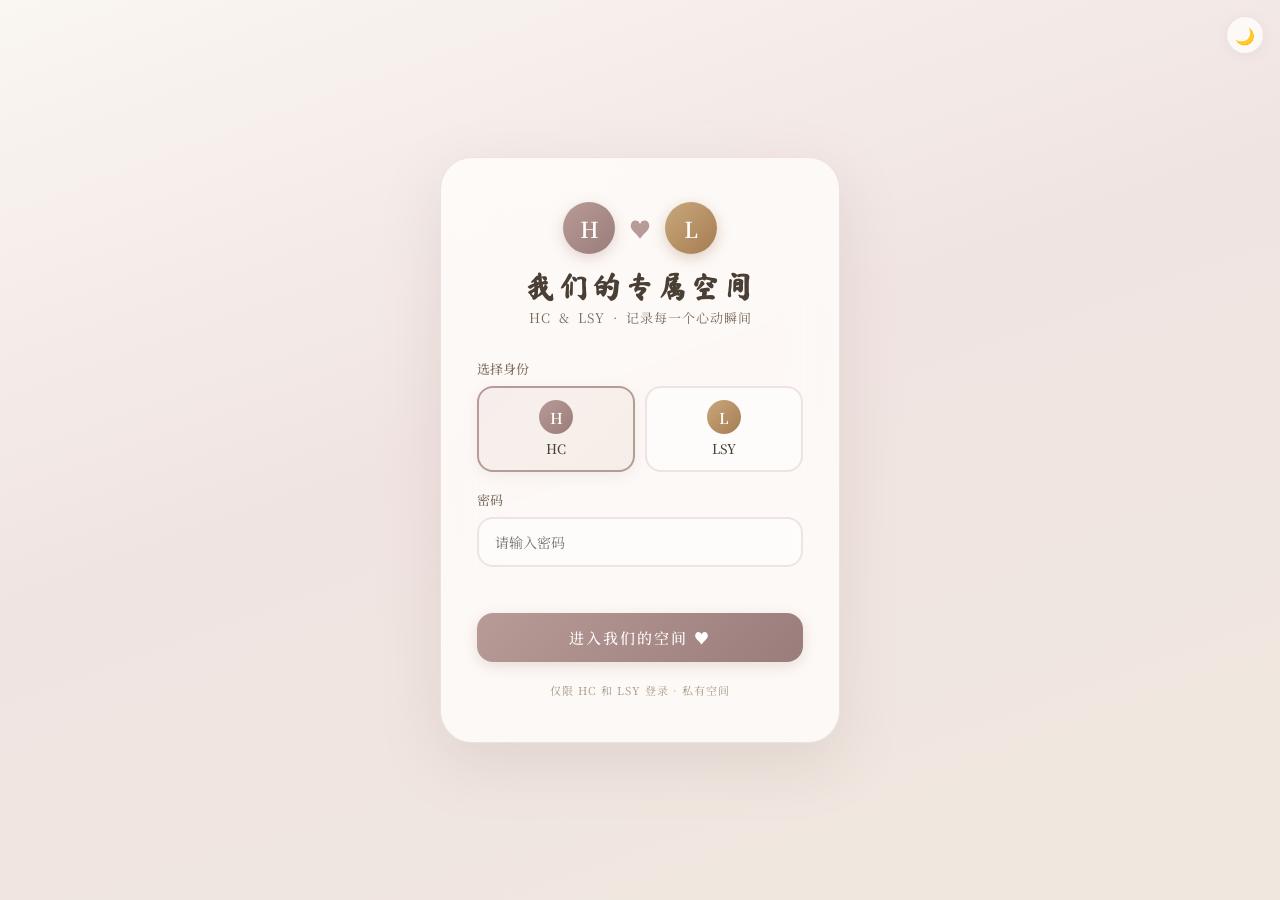
==== index.html @ bb7cd906 "v41" ====
<!DOCTYPE html>
<html lang="zh-CN">
<head>
    <meta charset="UTF-8">
    <meta name="viewport" content="width=device-width, initial-scale=1.0, maximum-scale=1.0, user-scalable=no">
    <title>HC & LSY · 我们的专属空间</title>
    <meta name="theme-color" content="#b89a97">
    <meta name="apple-mobile-web-app-capable" content="yes">
    <meta name="apple-mobile-web-app-status-bar-style" content="default">
    <meta name="apple-mobile-web-app-title" content="HC&LSY">
    <link rel="manifest" href="manifest.json">
    <link rel="icon" type="image/svg+xml" href="icon.svg">
    <link rel="apple-touch-icon" href="icon.svg">
    <link rel="stylesheet" href="css/style.css?v=41">
    <link rel="preconnect" href="https://fonts.googleapis.com">
    <link href="https://fonts.googleapis.com/css2?family=Ma+Shan+Zheng&family=Noto+Serif+SC:wght@300;400;500;600;700&display=swap" rel="stylesheet">
</head>
<body>
    <div class="hearts-bg" id="heartsBg"></div>
    <div class="confetti-layer" id="confettiLayer"></div>

    <div class="music-control" id="musicControl" style="display:none;">
        <button class="music-btn" id="musicToggle"><span class="music-icon" id="musicIcon">♪</span></button>
        <div class="music-info"><span class="music-name" id="musicName">未设置音乐</span></div>
    </div>
    <button class="theme-toggle" id="themeToggle" title="切换主题">🌙</button>

    <!-- 登录页 -->
    <div class="login-page" id="loginPage">
        <div class="login-card">
            <div class="login-header">
                <div class="couple-avatar"><span class="avatar-hc">H</span><span class="heart-icon">♥</span><span class="avatar-lsy">L</span></div>
                <h1 class="login-title">我们的专属空间</h1>
                <p class="login-subtitle">HC &nbsp;&amp;&nbsp; LSY &nbsp;·&nbsp; 记录每一个心动瞬间</p>
            </div>
            <form class="login-form" id="loginForm">
                <div class="form-group"><label>选择身份</label>
                    <div class="role-selector">
                        <button type="button" class="role-btn active" data-role="hc"><span class="role-initial">H</span><span class="role-name">HC</span></button>
                        <button type="button" class="role-btn" data-role="lsy"><span class="role-initial">L</span><span class="role-name">LSY</span></button>
                    </div>
                </div>
                <div class="form-group"><label for="password">密码</label><input type="password" id="password" placeholder="请输入密码" autocomplete="off"></div>
                <div class="login-error" id="loginError"></div>
                <button type="submit" class="login-btn">进入我们的空间 ♥</button>
            </form>
            <div class="login-footer"><p>仅限 HC 和 LSY 登录 · 私有空间</p></div>
        </div>
    </div>

    <!-- 主应用 -->
    <div class="app-container" id="appContainer" style="display:none;">
        <nav class="app-nav">
            <div class="nav-brand" data-view="home"><span class="nav-heart">♥</span><span class="nav-title">HC &amp; LSY</span></div>
            <div class="nav-menu">
                <button class="nav-item active" data-view="home">首页</button>
                <button class="nav-item" data-view="timeline">时光轴</button>
                <button class="nav-item" data-view="gallery">照片墙</button>
                <button class="nav-item" data-view="diary">生活日记</button>
                <button class="nav-item" data-view="wishes">心愿清单</button>
                <button class="nav-item" data-view="messages">留言板</button>
                <button class="nav-item" data-view="letters">定时信件</button>
                <button class="nav-item" data-view="trips">旅行计划</button>
                <button class="nav-item" data-view="qa">问答书</button>
                <button class="nav-item" data-view="settings">设置</button>
            </div>
            <div class="nav-user">
                <span class="user-avatar" id="userAvatar">H</span>
                <span class="user-name" id="userName">HC</span>
                <button class="logout-btn" id="logoutBtn" title="退出">✕</button>
            </div>
        </nav>

        <!-- 手机底部导航 -->
        <nav class="mobile-nav">
            <button class="mobile-nav-item active" data-view="home"><span class="mobile-nav-icon">🏠</span><span class="mobile-nav-label">首页</span></button>
            <button class="mobile-nav-item" data-view="timeline"><span class="mobile-nav-icon">📖</span><span class="mobile-nav-label">时光轴</span></button>
            <button class="mobile-nav-item" data-view="gallery"><span class="mobile-nav-icon">📷</span><span class="mobile-nav-label">照片</span></button>
            <button class="mobile-nav-item" data-view="diary"><span class="mobile-nav-icon">📝</span><span class="mobile-nav-label">日记</span></button>
            <button class="mobile-nav-item" data-view="wishes"><span class="mobile-nav-icon">⭐</span><span class="mobile-nav-label">心愿</span></button>
            <button class="mobile-nav-item" data-view="settings"><span class="mobile-nav-icon">⚙️</span><span class="mobile-nav-label">设置</span></button>
        </nav>

        <main class="app-main">
            <!-- 首页 -->
            <section class="view view-home active" id="viewHome">
                <div class="hero-cover" id="heroCover">
                    <div class="hero-cover-bg" id="heroCoverBg"></div>
                    <div class="hero-cover-content">
                        <div class="hero-names"><span class="hero-name hc">HC</span><span class="hero-and">&amp;</span><span class="hero-name lsy">LSY</span></div>
                        <div class="hero-days"><span class="hero-days-number" id="heroDaysNumber">0</span><span class="hero-days-text">天</span></div>
                        <p class="hero-days-label">我们已经在一起</p>
                        <div class="hero-quote"><span class="quote-text" id="quoteText">愿有岁月可回首，且以深情共白头</span></div>
                        <button class="hero-quote-btn" id="heroQuoteBtn">换一句</button>
                    </div>
                    <a href="#homeContent" class="hero-scroll-hint" id="heroScrollHint"><span>向下滑动</span><span class="scroll-arrow">↓</span></a>
                </div>
                <div id="homeContent"></div>

                <!-- 天气卡片 -->
                <div class="weather-section" id="weatherSection" style="display:none;">
                    <div class="weather-card" id="weatherCard1">
                        <div class="weather-city" id="weatherCity1">—</div>
                        <div class="weather-main"><span class="weather-icon" id="weatherIcon1">☀️</span><span class="weather-temp" id="weatherTemp1">—°</span></div>
                        <div class="weather-desc" id="weatherDesc1">—</div>
                    </div>
                    <div class="weather-card" id="weatherCard2">
                        <div class="weather-city" id="weatherCity2">—</div>
                        <div class="weather-main"><span class="weather-icon" id="weatherIcon2">☀️</span><span class="weather-temp" id="weatherTemp2">—°</span></div>
                        <div class="weather-desc" id="weatherDesc2">—</div>
                    </div>
                </div>

                <!-- 想你了 -->
                <div class="miss-you-section">
                    <div class="miss-you-card">
                        <div class="miss-you-header"><h3>今天想你了吗</h3><span class="miss-you-date" id="missYouDate"></span></div>
                        <div class="miss-you-buttons">
                            <button class="miss-you-btn hc" id="missYouHc"><span class="miss-you-initial">H</span><span class="miss-you-label">HC 想你了</span><span class="miss-you-status" id="missHcStatus">未打卡</span></button>
                            <div class="miss-you-heart" id="missYouHeart">♡</div>
                            <button class="miss-you-btn lsy" id="missYouLsy"><span class="miss-you-initial">L</span><span class="miss-you-label">LSY 想你了</span><span class="miss-you-status" id="missLsyStatus">未打卡</span></button>
                        </div>
                        <div class="miss-you-result" id="missYouResult"></div>
                    </div>
                </div>

                <!-- 快捷入口 -->
                <div class="quick-access">
                    <button class="quick-card" data-view="messages"><span class="quick-icon">💌</span><span class="quick-text">留言板</span></button>
                    <button class="quick-card" data-view="letters"><span class="quick-icon">✉️</span><span class="quick-text">定时信件</span></button>
                    <button class="quick-card" data-view="trips"><span class="quick-icon">✈️</span><span class="quick-text">旅行计划</span></button>
                    <button class="quick-card" data-view="qa"><span class="quick-icon">💑</span><span class="quick-text">问答书</span></button>
                    <button class="quick-card" id="quickBlindbox"><span class="quick-icon">🎁</span><span class="quick-text">约会盲盒</span></button>
                    <button class="quick-card" id="quickAnnual"><span class="quick-icon">📊</span><span class="quick-text">年度回顾</span></button>
                    <button class="quick-card" id="quickCollage"><span class="quick-icon">🖼️</span><span class="quick-text">照片拼贴</span></button>
                    <button class="quick-card" data-view="timeline"><span class="quick-icon">📖</span><span class="quick-text">时光轴</span></button>
                </div>

                <!-- 倒计时 -->
                <div class="home-section countdown-section">
                    <div class="section-header"><h3>重要日子</h3><button class="link-btn" data-view="settings">管理 →</button></div>
                    <div class="countdown-grid" id="countdownGrid"><div class="empty-state">还没有添加纪念日，去设置页添加吧 ♥</div></div>
                </div>

                <!-- 统计 -->
                <div class="home-stats">
                    <div class="stat-card"><div class="stat-icon">📷</div><div class="stat-number" id="photoCount">0</div><div class="stat-label">张照片</div></div>
                    <div class="stat-card"><div class="stat-icon">📝</div><div class="stat-number" id="diaryCount">0</div><div class="stat-label">篇日记</div></div>
                    <div class="stat-card"><div class="stat-icon">⭐</div><div class="stat-number" id="wishCount">0</div><div class="stat-label">个心愿</div></div>
                    <div class="stat-card"><div class="stat-icon">💌</div><div class="stat-number" id="messageCount">0</div><div class="stat-label">条留言</div></div>
                </div>

                <div class="home-sections">
                    <div class="home-section">
                        <div class="section-header"><h3>最近照片</h3><button class="link-btn" data-view="gallery">查看全部 →</button></div>
                        <div class="recent-photos" id="recentPhotos"><div class="empty-state">还没有照片，去上传第一张吧 ♥</div></div>
                    </div>
                    <div class="home-section">
                        <div class="section-header"><h3>最新日记</h3><button class="link-btn" data-view="diary">查看全部 →</button></div>
                        <div class="recent-diaries" id="recentDiaries"><div class="empty-state">还没有日记，记录今天的心情吧 ♥</div></div>
                    </div>
                </div>
            </section>

            <!-- 时光轴 -->
            <section class="view view-timeline" id="viewTimeline">
                <div class="view-header"><div><h2>时光轴</h2><p class="view-desc">我们的故事，按时间流淌</p></div></div>
                <div class="timeline-container" id="timelineContainer"><div class="empty-state large"><div class="empty-icon">📖</div><p>时光轴还是空的</p><p class="empty-hint">上传照片或写日记，这里会记录我们的每一刻</p></div></div>
            </section>

            <!-- 照片墙 -->
            <section class="view view-gallery" id="viewGallery">
                <div class="view-header">
                    <div><h2>照片墙</h2><p class="view-desc">记录我们的每一个美好瞬间</p></div>
                    <div style="display:flex;gap:8px;">
                        <button class="secondary-btn" id="slideshowBtn" style="padding:8px 14px;font-size:13px;">▶ 幻灯片</button>
                        <button class="primary-btn" id="uploadPhotoBtn">+ 上传</button>
                    </div>
                </div>
                <div class="gallery-view-toggle" style="display:flex;gap:6px;margin-bottom:14px;">
                    <button class="gallery-toggle-btn active" data-view="time" style="flex:1;padding:8px;border:1px solid var(--card-border);border-radius:10px;background:var(--card-bg);font-size:12px;color:var(--text-secondary);transition:all 0.3s;">📅 按时间</button>
                    <button class="gallery-toggle-btn" data-view="album" style="flex:1;padding:8px;border:1px solid var(--card-border);border-radius:10px;background:var(--card-bg);font-size:12px;color:var(--text-secondary);transition:all 0.3s;">📁 按相册</button>
                </div>
                <div class="gallery-container" id="galleryContainer"><div class="empty-state large"><div class="empty-icon">📷</div><p>还没有照片</p><p class="empty-hint">点击上方按钮上传我们的第一张照片</p></div></div>
            </section>

            <!-- 生活日记 -->
            <section class="view view-diary" id="viewDiary">
                <div class="view-header">
                    <div><h2>生活日记</h2><p class="view-desc">记录每一天的心情与故事</p></div>
                    <button class="primary-btn" id="newDiaryBtn">+ 写日记</button>
                </div>
                <div class="diary-timeline" id="diaryTimeline"><div class="empty-state large"><div class="empty-icon">📝</div><p>还没有日记</p><p class="empty-hint">写下今天发生的小故事吧</p></div></div>
            </section>

            <!-- 心愿清单 -->
            <section class="view view-wishes" id="viewWishes">
                <div class="view-header">
                    <div><h2>心愿清单</h2><p class="view-desc">一起想做的事，一个个去实现</p></div>
                    <button class="primary-btn" id="addWishBtn">+ 添加心愿</button>
                </div>
                <div class="wishes-progress"><div class="progress-bar"><div class="progress-fill" id="wishProgressFill"></div></div><span class="progress-text" id="wishProgressText">0 / 0 已完成</span></div>
                <div class="wishes-list" id="wishesList"><div class="empty-state large"><div class="empty-icon">⭐</div><p>还没有心愿</p><p class="empty-hint">添加第一个想一起完成的心愿吧</p></div></div>
            </section>

            <!-- 留言板 -->
            <section class="view view-messages" id="viewMessages">
                <div class="view-header">
                    <div><h2>留言板</h2><p class="view-desc">想对TA说的话，留在这里</p></div>
                    <button class="primary-btn" id="addMessageBtn">+ 写留言</button>
                </div>
                <div class="messages-list" id="messagesList"><div class="empty-state large"><div class="empty-icon">💌</div><p>还没有留言</p><p class="empty-hint">给TA留第一条悄悄话吧</p></div></div>
            </section>

            <!-- 定时信件 -->
            <section class="view view-letters" id="viewLetters">
                <div class="view-header">
                    <div><h2>定时信件</h2><p class="view-desc">写给未来的信，到了那天才能打开</p></div>
                    <button class="primary-btn" id="addLetterBtn">+ 写一封信</button>
                </div>
                <div class="letters-list" id="lettersList"><div class="empty-state large"><div class="empty-icon">✉️</div><p>还没有定时信件</p><p class="empty-hint">写一封给未来的信吧</p></div></div>
            </section>

            <!-- 旅行计划 -->
            <section class="view view-trips" id="viewTrips">
                <div class="view-header">
                    <div><h2>旅行计划</h2><p class="view-desc">规划我们的下一次出发</p></div>
                    <button class="primary-btn" id="addTripBtn">+ 新建计划</button>
                </div>
                <div class="trips-list" id="tripsList"><div class="empty-state large"><div class="empty-icon">✈️</div><p>还没有旅行计划</p><p class="empty-hint">规划我们的第一次旅行吧</p></div></div>
            </section>

            <!-- 问答书 -->
            <section class="view view-qa" id="viewQa">
                <div class="view-header">
                    <div><h2>情侣问答书</h2><p class="view-desc">一个个问题，积累成我们的专属问答书</p></div>
                </div>
                <div class="qa-progress"><div class="progress-bar"><div class="progress-fill" id="qaProgressFill"></div></div><span class="progress-text" id="qaProgressText">0 / 0 已回答</span></div>
                <div class="qa-list" id="qaList"><div class="empty-state large"><div class="empty-icon">💑</div><p>加载问题中...</p></div></div>
            </section>

            <!-- 设置 -->
            <section class="view view-settings" id="viewSettings">
                <div class="view-header"><div><h2>设置</h2><p class="view-desc">配置空间参数与个人偏好</p></div></div>
                <div class="settings-container">
                    <div class="settings-card" style="border:2px solid var(--primary-light);background:linear-gradient(135deg,rgba(184,154,151,0.08),rgba(201,168,124,0.06));">
                        <h3 style="display:flex;align-items:center;gap:8px;">👤 当前账号</h3>
                        <p class="settings-desc">当前登录身份，可退出后切换其他账号</p>
                        <div style="display:flex;align-items:center;justify-content:space-between;flex-wrap:wrap;gap:10px;">
                            <div style="display:flex;align-items:center;gap:10px;">
                                <span class="user-avatar" id="settingsUserAvatar" style="width:36px;height:36px;font-size:15px;">H</span>
                                <div>
                                    <div style="font-size:15px;font-weight:600;color:var(--text-primary);" id="settingsUserName">HC</div>
                                    <div style="font-size:11px;color:var(--text-light);" id="settingsUserHint">情侣账号</div>
                                </div>
                            </div>
                            <button class="danger-btn" id="settingsLogoutBtn" style="padding:10px 20px;font-size:13px;">退出登录 / 切换账号</button>
                        </div>
                    </div>
                    <div class="settings-card"><h3>首页封面</h3><p class="settings-desc">上传一张合照作为首页封面背景</p>
                        <div class="settings-row"><button class="secondary-btn" id="uploadCoverBtn">选择封面图</button><button class="danger-btn" id="removeCoverBtn" style="display:none;">移除</button><span class="cover-status" id="coverStatus">使用默认渐变</span></div>
                        <input type="file" id="coverInput" accept="image/*" hidden>
                    </div>
                    <div class="settings-card"><h3>在一起的日期</h3><p class="settings-desc">设置我们在一起的纪念日</p>
                        <div class="settings-row"><input type="date" id="anniversaryDate" class="settings-input"><button class="secondary-btn" id="saveAnniversaryBtn">保存</button></div>
                    </div>
                    <div class="settings-card"><h3>纪念日管理</h3><p class="settings-desc">添加生日、旅行日等，首页显示倒计时</p>
                        <div class="anniversary-list" id="anniversaryList"></div>
                        <div class="settings-row mt-16"><input type="text" id="newAnnivName" class="settings-input" placeholder="名称"><input type="date" id="newAnnivDate" class="settings-input"><button class="secondary-btn" id="addAnnivBtn">添加</button></div>
                    </div>
                    <div class="settings-card"><h3>异地天气</h3><p class="settings-desc">设置两人所在城市，首页显示两地天气</p>
                        <div class="settings-row"><input type="text" id="weatherCity1Input" class="settings-input" placeholder="HC 所在城市"><input type="text" id="weatherCity2Input" class="settings-input" placeholder="LSY 所在城市"><button class="secondary-btn" id="saveWeatherBtn">保存</button></div>
                    </div>
                    <div class="settings-card"><h3>生理期提醒</h3><p class="settings-desc">记录上次生理期日期，预计下次时间</p>
                        <div class="settings-row"><input type="date" id="periodDate" class="settings-input"><input type="number" id="periodCycle" class="settings-input" placeholder="周期(天)，默认28" min="20" max="40"><button class="secondary-btn" id="savePeriodBtn">保存</button></div>
                        <div class="period-info" id="periodInfo" style="display:none;margin-top:10px;font-size:13px;color:var(--text-secondary);"></div>
                    </div>
                    <div class="settings-card"><h3>背景音乐</h3><p class="settings-desc">上传一首属于我们的歌</p>
                        <div class="settings-row"><button class="secondary-btn" id="uploadMusicBtn">选择音乐文件</button><span class="music-status" id="musicStatus">未设置</span><button class="danger-btn" id="removeMusicBtn" style="display:none;">移除</button></div>
                        <input type="file" id="musicFileInput" accept="audio/*" hidden>
                    </div>
                    <div class="settings-card"><h3>外观</h3><p class="settings-desc">深色模式 / 浅色模式切换</p>
                        <div class="settings-row"><button class="secondary-btn" id="darkModeBtn">🌙 切换深色模式</button></div>
                    </div>
                    <div id="githubConfigSection" style="display:none;">
                    <div class="settings-card"><h3>GitHub 数据同步</h3><p class="settings-desc">配置后数据自动同步到仓库，实现多设备数据共享</p>
                        <div class="settings-group"><label>仓库所有者</label><input type="text" id="githubOwner" class="settings-input" placeholder="GitHub用户名"></div>
                        <div class="settings-group"><label>仓库名称</label><input type="text" id="githubRepo" class="settings-input" placeholder="仓库名"></div>
                        <div class="settings-group"><label>Token</label><input type="password" id="githubToken" class="settings-input" placeholder="github_pat_xxx"><p class="settings-hint">需要 Contents 读写权限</p></div>
                        <button class="secondary-btn" id="saveGithubBtn">保存配置</button><span class="config-status" id="githubStatus"></span>
                    </div>
                    </div>
                    <div class="settings-card"><h3>密码管理</h3><p class="settings-desc">修改 HC 或 LSY 的登录密码</p>
                        <div class="settings-group"><label>修改谁的密码</label><select id="pwdTarget" class="settings-input"><option value="hc">HC</option><option value="lsy">LSY</option></select></div>
                        <div class="settings-group"><label>新密码</label><input type="password" id="newPassword" class="settings-input" placeholder="至少4位"></div>
                        <button class="secondary-btn" id="changePwdBtn">修改密码</button>
                    </div>
                    <div class="settings-card"><h3>数据管理</h3><p class="settings-desc">导出、导入、清空数据</p>
                        <div class="settings-row"><button class="secondary-btn" id="exportDataBtn">导出数据</button><button class="secondary-btn" id="importDataBtn">导入数据</button><button class="danger-btn" id="clearDataBtn">清空本地数据</button></div>
                        <input type="file" id="importInput" accept=".json" hidden>
                    </div>
                    <div class="settings-card"><h3>相册管理</h3><p class="settings-desc">管理照片分类相册，上传时可选择归属相册</p>
                        <div class="album-list" id="albumList" style="display:flex;flex-direction:column;gap:6px;margin-bottom:10px;max-height:180px;overflow-y:auto;"></div>
                        <div class="settings-row"><input type="text" id="newAlbumName" class="settings-input" placeholder="新相册名称"><button class="secondary-btn" id="addAlbumBtn">添加相册</button></div>
                    </div>
                    <div class="settings-card"><h3>回收站</h3><p class="settings-desc">删除的内容暂存7天，可恢复</p>
                        <div class="recycle-list" id="recycleList"><div class="empty-state" style="padding:12px;">回收站为空</div></div>
                    </div>
                </div>
            </section>
        </main>
    </div>

    <!-- 上传照片弹窗 -->
    <div class="modal" id="uploadModal">
        <div class="modal-content">
            <div class="modal-header"><h3>上传照片/视频</h3><button class="modal-close" data-close="uploadModal">✕</button></div>
            <div class="modal-body">
                <div class="upload-area" id="uploadArea">
                    <div class="upload-icon">📸</div><p>点击或拖拽文件到此处</p><p class="upload-hint">支持 JPG、PNG、WEBP、MP4，可多选</p>
                    <input type="file" id="photoInput" accept="image/*,video/*" multiple hidden>
                </div>
                <div class="upload-preview" id="uploadPreview"></div>
                <div class="form-group"><label>描述（可选）</label><input type="text" id="photoCaption" class="settings-input" placeholder="给这些内容写句话..."></div>
                <div class="form-group"><label>日期</label><input type="date" id="photoDate" class="settings-input"></div>
                <div class="form-group"><label>相册</label><select id="photoAlbum" class="settings-input"></select></div>
            </div>
            <div class="modal-footer"><button class="secondary-btn" data-close="uploadModal">取消</button><button class="primary-btn" id="confirmUploadBtn">上传</button></div>
        </div>
    </div>

    <!-- 写日记弹窗 -->
    <div class="modal" id="diaryModal">
        <div class="modal-content modal-wide">
            <div class="modal-header"><h3 id="diaryModalTitle">写日记</h3><button class="modal-close" data-close="diaryModal">✕</button></div>
            <div class="modal-body">
                <div class="form-group"><label>标题</label><input type="text" id="diaryTitle" class="settings-input" placeholder="给今天起个标题..."></div>
                <div class="form-row">
                    <div class="form-group flex-1"><label>日期</label><input type="date" id="diaryDate" class="settings-input"></div>
                    <div class="form-group flex-1"><label>心情</label>
                        <div class="mood-selector">
                            <button type="button" class="mood-btn" data-mood="😊">😊</button><button type="button" class="mood-btn" data-mood="🥰">🥰</button>
                            <button type="button" class="mood-btn" data-mood="😄">😄</button><button type="button" class="mood-btn" data-mood="😌">😌</button>
                            <button type="button" class="mood-btn" data-mood="😢">😢</button><button type="button" class="mood-btn" data-mood="😡">😡</button>
                            <button type="button" class="mood-btn" data-mood="🤔">🤔</button><button type="button" class="mood-btn" data-mood="😴">😴</button>
                        </div>
                    </div>
                </div>
                <div class="form-group"><label>日记模板（可选）</label>
                    <div class="diary-template-selector" id="diaryTemplateSelector">
                        <button type="button" class="diary-template-btn" data-tpl="daily">☕ 日常碎碎念</button>
                        <button type="button" class="diary-template-btn" data-tpl="travel">✈️ 旅行日记</button>
                        <button type="button" class="diary-template-btn" data-tpl="anniversary">🎉 纪念日</button>
                        <button type="button" class="diary-template-btn" data-tpl="food">🍜 美食记录</button>
                        <button type="button" class="diary-template-btn" data-tpl="reconcile">💝 吵架和好</button>
                        <button type="button" class="diary-template-btn" data-tpl="blank">📝 空白</button>
                    </div>
                </div>
                <div class="form-group"><label>内容</label><textarea id="diaryContent" class="settings-input diary-textarea" placeholder="今天发生了什么呢..."></textarea></div>
                <div class="form-group"><label>插入照片（可选）</label>
                    <div class="diary-photo-area">
                        <div class="diary-photos-preview" id="diaryPhotosPreview"></div>
                        <button type="button" class="secondary-btn" id="diaryAddPhotoBtn">+ 添加照片</button>
                        <input type="file" id="diaryPhotoInput" accept="image/*" multiple hidden>
                    </div>
                </div>
                <div class="form-group" style="display:flex;gap:10px;align-items:center;">
                    <button type="button" class="secondary-btn" id="diaryShareBtn">📤 生成分享卡片</button>
                </div>
            </div>
            <div class="modal-footer"><button class="secondary-btn" data-close="diaryModal">取消</button><button class="primary-btn" id="saveDiaryBtn">保存</button></div>
        </div>
    </div>

    <!-- 心愿弹窗 -->
    <div class="modal" id="wishModal">
        <div class="modal-content">
            <div class="modal-header"><h3 id="wishModalTitle">添加心愿</h3><button class="modal-close" data-close="wishModal">✕</button></div>
            <div class="modal-body">
                <div class="form-group"><label>心愿内容</label><input type="text" id="wishContent" class="settings-input" placeholder="例如：一起去看海"></div>
                <div class="form-group"><label>分类</label><select id="wishCategory" class="settings-input"><option value="旅行">旅行</option><option value="美食">美食</option><option value="生活">生活</option><option value="礼物">礼物</option><option value="其他">其他</option></select></div>
            </div>
            <div class="modal-footer"><button class="secondary-btn" data-close="wishModal">取消</button><button class="primary-btn" id="saveWishBtn">保存</button></div>
        </div>
    </div>

    <!-- 留言弹窗 -->
    <div class="modal" id="messageModal">
        <div class="modal-content">
            <div class="modal-header"><h3>写留言</h3><button class="modal-close" data-close="messageModal">✕</button></div>
            <div class="modal-body">
                <div class="form-group"><label>留言内容</label><textarea id="messageContent" class="settings-input diary-textarea" placeholder="想对TA说的话..."></textarea></div>
                <div class="form-group"><label>便签颜色</label>
                    <div class="color-selector">
                        <button type="button" class="color-btn active" data-color="pink" style="background:#f5c6cf;"></button>
                        <button type="button" class="color-btn" data-color="cream" style="background:#f0e0c8;"></button>
                        <button type="button" class="color-btn" data-color="mint" style="background:#c8e0d0;"></button>
                        <button type="button" class="color-btn" data-color="lavender" style="background:#d8c8e8;"></button>
                        <button type="button" class="color-btn" data-color="peach" style="background:#f5d8c0;"></button>
                    </div>
                </div>
            </div>
            <div class="modal-footer"><button class="secondary-btn" data-close="messageModal">取消</button><button class="primary-btn" id="saveMessageBtn">发送</button></div>
        </div>
    </div>

    <!-- 定时信件弹窗 -->
    <div class="modal" id="letterModal">
        <div class="modal-content modal-wide">
            <div class="modal-header"><h3>写一封信</h3><button class="modal-close" data-close="letterModal">✕</button></div>
            <div class="modal-body">
                <div class="form-group"><label>信件标题</label><input type="text" id="letterTitle" class="settings-input" placeholder="给这封信起个标题..."></div>
                <div class="form-group"><label>解锁日期</label><input type="date" id="letterUnlockDate" class="settings-input"></div>
                <div class="form-group"><label>信件内容</label><textarea id="letterContent" class="settings-input diary-textarea" style="min-height:200px;" placeholder="写给未来的话..."></textarea></div>
            </div>
            <div class="modal-footer"><button class="secondary-btn" data-close="letterModal">取消</button><button class="primary-btn" id="saveLetterBtn">封存信件</button></div>
        </div>
    </div>

    <!-- 查看信件弹窗 -->
    <div class="modal" id="letterViewModal">
        <div class="modal-content modal-wide">
            <div class="modal-header"><h3 id="letterViewTitle">信件</h3><button class="modal-close" data-close="letterViewModal">✕</button></div>
            <div class="modal-body">
                <div class="letter-view-meta" id="letterViewMeta"></div>
                <div class="letter-view-content" id="letterViewContent"></div>
            </div>
            <div class="modal-footer"><button class="secondary-btn" data-close="letterViewModal">关闭</button></div>
        </div>
    </div>

    <!-- 旅行计划弹窗 -->
    <div class="modal" id="tripModal">
        <div class="modal-content modal-wide">
            <div class="modal-header"><h3 id="tripModalTitle">新建旅行计划</h3><button class="modal-close" data-close="tripModal">✕</button></div>
            <div class="modal-body">
                <div class="form-row">
                    <div class="form-group flex-1"><label>旅行名称</label><input type="text" id="tripName" class="settings-input" placeholder="例如：三亚五日游"></div>
                    <div class="form-group flex-1"><label>目的地</label><input type="text" id="tripDestination" class="settings-input" placeholder="例如：三亚"></div>
                </div>
                <div class="form-row">
                    <div class="form-group flex-1"><label>出发日期</label><input type="date" id="tripStartDate" class="settings-input"></div>
                    <div class="form-group flex-1"><label>返回日期</label><input type="date" id="tripEndDate" class="settings-input"></div>
                </div>
                <div class="form-group"><label>预算（元）</label><input type="number" id="tripBudget" class="settings-input" placeholder="例如：5000"></div>
                <div class="form-group"><label>行程清单（每行一项）</label><textarea id="tripItems" class="settings-input diary-textarea" style="min-height:120px;" placeholder="订机票&#10;订酒店&#10;去海边"></textarea></div>
                <div class="form-group"><label>备注</label><textarea id="tripNotes" class="settings-input" style="min-height:60px;" placeholder="其他注意事项..."></textarea></div>
            </div>
            <div class="modal-footer"><button class="secondary-btn" data-close="tripModal">取消</button><button class="primary-btn" id="saveTripBtn">保存计划</button></div>
        </div>
    </div>

    <!-- 问答弹窗 -->
    <div class="modal" id="qaModal">
        <div class="modal-content">
            <div class="modal-header"><h3 id="qaModalTitle">回答问题</h3><button class="modal-close" data-close="qaModal">✕</button></div>
            <div class="modal-body">
                <div class="qa-question" id="qaQuestionText"></div>
                <div class="form-group"><label>你的回答</label><textarea id="qaAnswer" class="settings-input diary-textarea" style="min-height:100px;" placeholder="写下你的答案..."></textarea></div>
            </div>
            <div class="modal-footer"><button class="secondary-btn" data-close="qaModal">取消</button><button class="primary-btn" id="saveQaBtn">保存回答</button></div>
        </div>
    </div>

    <!-- 约会盲盒弹窗 -->
    <div class="modal" id="blindboxModal">
        <div class="modal-content">
            <div class="modal-header"><h3>🎁 约会盲盒</h3><button class="modal-close" data-close="blindboxModal">✕</button></div>
            <div class="modal-body" style="text-align:center;padding:40px 20px;">
                <div class="blindbox-box" id="blindboxBox">🎁</div>
                <div class="blindbox-result" id="blindboxResult" style="display:none;">
                    <div class="blindbox-title" id="blindboxTitle"></div>
                    <div class="blindbox-desc" id="blindboxDesc"></div>
                </div>
                <button class="primary-btn" id="blindboxDrawBtn" style="margin-top:20px;">抽取约会灵感</button>
                <button class="secondary-btn" id="blindboxAgainBtn" style="margin-top:10px;display:none;">再抽一次</button>
            </div>
        </div>
    </div>

    <!-- 年度回顾弹窗 -->
    <div class="modal" id="annualModal">
        <div class="modal-content modal-wide">
            <div class="modal-header"><h3>📊 年度回顾</h3><button class="modal-close" data-close="annualModal">✕</button></div>
            <div class="modal-body" id="annualBody">
                <div class="annual-year-select" style="text-align:center;margin-bottom:20px;">
                    <label style="font-size:13px;color:var(--text-secondary);">选择年份：</label>
                    <select id="annualYear" class="settings-input" style="width:auto;display:inline-block;"></select>
                </div>
                <div id="annualContent"></div>
            </div>
        </div>
    </div>

    <!-- 照片拼贴弹窗 -->
    <div class="modal" id="collageModal">
        <div class="modal-content modal-wide">
            <div class="modal-header"><h3>🖼️ 照片拼贴</h3><button class="modal-close" data-close="collageModal">✕</button></div>
            <div class="modal-body">
                <p style="font-size:13px;color:var(--text-secondary);margin-bottom:12px;">选择 2-9 张照片生成拼贴图（最多9张）</p>
                <div class="collage-select" id="collageSelect" style="max-height:300px;overflow-y:auto;margin-bottom:16px;"></div>
                <div class="settings-row">
                    <button class="primary-btn" id="collageGenerateBtn">生成拼贴</button>
                </div>
                <div class="collage-result" id="collageResult" style="margin-top:16px;text-align:center;display:none;">
                    <canvas id="collageCanvas" style="max-width:100%;border-radius:12px;box-shadow:var(--shadow-md);"></canvas>
                    <div style="margin-top:12px;"><button class="primary-btn" id="collageDownloadBtn">下载拼贴图</button></div>
                </div>
            </div>
        </div>
    </div>

    <!-- 分享卡片弹窗 -->
    <div class="modal" id="shareModal">
        <div class="modal-content">
            <div class="modal-header"><h3>📤 分享卡片</h3><button class="modal-close" data-close="shareModal">✕</button></div>
            <div class="modal-body" style="text-align:center;">
                <canvas id="shareCanvas" style="max-width:100%;border-radius:16px;box-shadow:var(--shadow-lg);"></canvas>
                <div style="margin-top:16px;"><button class="primary-btn" id="shareDownloadBtn">下载卡片</button></div>
            </div>
        </div>
    </div>

    <!-- 灯箱 -->
    <div class="modal lightbox" id="lightboxModal">
        <div class="lightbox-content">
            <button class="lightbox-close" data-close="lightboxModal">✕</button>
            <button class="lightbox-nav lightbox-prev" id="lightboxPrev">‹</button>
            <div class="lightbox-media" id="lightboxMedia"></div>
            <button class="lightbox-nav lightbox-next" id="lightboxNext">›</button>
            <div class="lightbox-caption" id="lightboxCaption"></div>
            <div class="lightbox-slideshow-bar" id="lightboxSlideshowBar" style="display:none;position:absolute;bottom:-34px;left:50%;transform:translateX(-50%);display:none;gap:10px;align-items:center;background:rgba(0,0,0,0.6);padding:6px 14px;border-radius:20px;">
                <button id="slideshowPlayPause" style="background:none;border:none;color:white;font-size:16px;cursor:pointer;padding:0 4px;">⏸</button>
                <span style="color:white;font-size:11px;opacity:0.8;">间隔</span>
                <select id="slideshowSpeed" style="background:rgba(255,255,255,0.15);color:white;border:1px solid rgba(255,255,255,0.3);border-radius:10px;padding:2px 6px;font-size:11px;outline:none;">
                    <option value="2000">2秒</option>
                    <option value="3000" selected>3秒</option>
                    <option value="5000">5秒</option>
                    <option value="8000">8秒</option>
                </select>
                <span id="slideshowCounter" style="color:white;font-size:11px;opacity:0.8;">1/1</span>
            </div>
            <div style="position:absolute;bottom:-64px;left:50%;transform:translateX(-50%);display:flex;gap:8px;align-items:center;justify-content:center;flex-wrap:wrap;">
                <select id="lightboxAlbum" style="min-width:110px;background:rgba(0,0,0,0.5);color:white;border:1px solid rgba(255,255,255,0.4);border-radius:14px;padding:5px 24px 5px 10px;font-size:11px;outline:none;-webkit-appearance:none;appearance:none;background-image:url('data:image/svg+xml;utf8,<svg xmlns=%22http://www.w3.org/2000/svg%22 width=%2210%22 height=%2210%22 viewBox=%220 0 10 10%22><path fill=%22white%22 d=%22M0 3l5 5 5-5z%22/></svg>');background-repeat:no-repeat;background-position:right 8px center;">
                    <option value="">移动到相册...</option>
                </select>
                <input type="date" id="lightboxDate" style="background:rgba(0,0,0,0.5);color:white;border:1px solid rgba(255,255,255,0.4);border-radius:14px;padding:5px 10px;font-size:11px;outline:none;color-scheme:dark;">
            </div>
            <button class="lightbox-delete" id="lightboxDelete">删除</button>
        </div>
    </div>

    <div class="toast-container" id="toastContainer"></div>
    <script src="js/app.js?v=41"></script>
</body>
</html>
---- css/style.css ----
/* HC & LSY 专属情侣空间 - 样式表 · 莫兰迪配色 · 深色模式 · 手机端优化 */
:root {
    --primary: #b89a97; --primary-dark: #9a7d7a; --primary-light: #d4c0bd; --primary-bg: #f0e4e2;
    --accent: #a67c52; --accent-dark: #8b6540; --accent-light: #c9a87c;
    --cream: #faf6f2; --cream-dark: #f0e8de; --warm-white: #fdfbf9;
    --text-primary: #4a3f35; --text-secondary: #7a6b5d; --text-light: #a89888;
    --card-bg: rgba(255,253,250,0.82); --card-solid: #fdfbf9; --card-border: rgba(184,154,151,0.25);
    --shadow-sm: 0 2px 12px rgba(154,125,122,0.08); --shadow-md: 0 8px 32px rgba(154,125,122,0.12); --shadow-lg: 0 20px 60px rgba(154,125,122,0.18);
    --radius-sm: 10px; --radius-md: 16px; --radius-lg: 24px; --radius-xl: 32px;
    --font-serif: 'Noto Serif SC', serif; --font-hand: 'Ma Shan Zheng', cursive;
    --transition: all 0.35s cubic-bezier(0.4,0,0.2,1);
}
body.dark-mode {
    --primary: #c9a9a6; --primary-dark: #d4b5b0; --primary-light: #8a7070; --primary-bg: #2a2222;
    --accent: #c9a87c; --accent-dark: #d4b58a; --accent-light: #8a7050;
    --cream: #1e1a1a; --cream-dark: #282222; --warm-white: #252020;
    --text-primary: #e8ddd4; --text-secondary: #b5a898; --text-light: #7a6e62;
    --card-bg: rgba(45,38,38,0.85); --card-solid: #2d2626; --card-border: rgba(201,169,166,0.15);
    --shadow-sm: 0 2px 12px rgba(0,0,0,0.3); --shadow-md: 0 8px 32px rgba(0,0,0,0.4); --shadow-lg: 0 20px 60px rgba(0,0,0,0.5);
}
* { margin:0; padding:0; box-sizing:border-box; }
html,body { height:100%; font-family:var(--font-serif); color:var(--text-primary); background:linear-gradient(160deg,var(--cream) 0%,var(--primary-bg) 45%,var(--cream-dark) 100%); background-attachment:fixed; overflow-x:hidden; -webkit-font-smoothing:antialiased; transition:background 0.5s ease,color 0.3s ease; }
button { font-family:inherit; cursor:pointer; border:none; background:none; color:inherit; }
input,textarea,select { font-family:inherit; font-size:14px; outline:none; color:var(--text-primary); }
a { color:var(--primary-dark); text-decoration:none; }

/* 浮动爱心 */
.hearts-bg { position:fixed; top:0; left:0; width:100%; height:100%; pointer-events:none; z-index:0; overflow:hidden; }
.floating-heart { position:absolute; bottom:-30px; color:var(--primary-light); opacity:0.3; animation:floatUp linear infinite; user-select:none; }
@keyframes floatUp { 0%{transform:translateY(0) rotate(0) scale(1);opacity:0;} 10%{opacity:0.35;} 90%{opacity:0.35;} 100%{transform:translateY(-100vh) rotate(360deg) scale(0.4);opacity:0;} }

/* 撒花 */
.confetti-layer { position:fixed; top:0; left:0; width:100%; height:100%; pointer-events:none; z-index:9999; overflow:hidden; }
.confetti-piece { position:absolute; top:-20px; width:10px; height:10px; animation:confettiFall linear forwards; }
@keyframes confettiFall { 0%{transform:translateY(0) rotate(0);opacity:1;} 100%{transform:translateY(100vh) rotate(720deg);opacity:0;} }

/* 主题切换 */
.theme-toggle { position:fixed; top:16px; right:16px; z-index:998; width:38px; height:38px; border-radius:50%; background:var(--card-bg); backdrop-filter:blur(12px); border:1px solid var(--card-border); font-size:16px; display:flex; align-items:center; justify-content:center; box-shadow:var(--shadow-sm); transition:var(--transition); }
.theme-toggle:hover { transform:scale(1.1); }

/* 音乐控制 */
.music-control { position:fixed; top:16px; right:62px; z-index:997; display:flex; align-items:center; gap:8px; background:var(--card-bg); backdrop-filter:blur(12px); border:1px solid var(--card-border); border-radius:24px; padding:6px 14px 6px 6px; box-shadow:var(--shadow-sm); transition:var(--transition); }
.music-btn { width:32px; height:32px; border-radius:50%; background:linear-gradient(135deg,var(--primary),var(--primary-dark)); color:white; display:flex; align-items:center; justify-content:center; font-size:14px; transition:var(--transition); }
.music-btn:hover { transform:scale(1.1); }
.music-btn.playing .music-icon { animation:spin 3s linear infinite; display:inline-block; }
@keyframes spin { from{transform:rotate(0);} to{transform:rotate(360deg);} }
.music-info { font-size:12px; color:var(--text-secondary); max-width:100px; overflow:hidden; white-space:nowrap; text-overflow:ellipsis; }

/* 登录页 */
.login-page { position:relative; z-index:1; min-height:100vh; display:flex; align-items:center; justify-content:center; padding:20px; }
.login-card { background:var(--card-bg); backdrop-filter:blur(24px); border:1px solid var(--card-border); border-radius:var(--radius-xl); padding:44px 36px; width:100%; max-width:400px; box-shadow:var(--shadow-lg); animation:cardIn 0.7s cubic-bezier(0.34,1.56,0.64,1); }
@keyframes cardIn { from{opacity:0;transform:translateY(40px) scale(0.92);} to{opacity:1;transform:translateY(0) scale(1);} }
.login-header { text-align:center; margin-bottom:32px; }
.couple-avatar { display:flex; align-items:center; justify-content:center; gap:14px; margin-bottom:18px; }
.avatar-hc,.avatar-lsy { width:52px; height:52px; border-radius:50%; display:flex; align-items:center; justify-content:center; font-size:22px; font-weight:600; color:white; }
.avatar-hc { background:linear-gradient(135deg,var(--primary),var(--primary-dark)); box-shadow:0 4px 14px rgba(184,154,151,0.4); }
.avatar-lsy { background:linear-gradient(135deg,var(--accent-light),var(--accent)); box-shadow:0 4px 14px rgba(166,124,82,0.35); }
.heart-icon { font-size:22px; color:var(--primary); animation:heartBeat 1.5s ease-in-out infinite; }
@keyframes heartBeat { 0%,100%{transform:scale(1);} 50%{transform:scale(1.25);} }
.login-title { font-family:var(--font-hand); font-size:30px; color:var(--text-primary); margin-bottom:6px; letter-spacing:3px; }
.login-subtitle { font-size:13px; color:var(--text-secondary); letter-spacing:1px; }
.login-form .form-group { margin-bottom:18px; }
.login-form label { display:block; font-size:13px; color:var(--text-secondary); margin-bottom:8px; font-weight:500; }
.role-selector { display:flex; gap:10px; }
.role-btn { flex:1; padding:12px; border:2px solid var(--card-border); border-radius:var(--radius-md); background:rgba(255,255,255,0.5); transition:var(--transition); display:flex; flex-direction:column; align-items:center; gap:5px; }
body.dark-mode .role-btn { background:rgba(255,255,255,0.05); }
.role-btn:hover { border-color:var(--primary-light); }
.role-btn.active { border-color:var(--primary); background:linear-gradient(135deg,rgba(184,154,151,0.1),rgba(166,124,82,0.08)); box-shadow:0 4px 14px rgba(184,154,151,0.15); }
.role-initial { width:34px; height:34px; border-radius:50%; display:flex; align-items:center; justify-content:center; font-size:15px; font-weight:600; color:white; }
.role-btn[data-role="hc"] .role-initial { background:linear-gradient(135deg,var(--primary),var(--primary-dark)); }
.role-btn[data-role="lsy"] .role-initial { background:linear-gradient(135deg,var(--accent-light),var(--accent)); }
.role-name { font-size:13px; font-weight:500; color:var(--text-primary); }
.login-form input[type="password"] { width:100%; padding:13px 16px; border:2px solid var(--card-border); border-radius:var(--radius-md); background:rgba(255,255,255,0.6); color:var(--text-primary); transition:var(--transition); }
body.dark-mode .login-form input[type="password"] { background:rgba(255,255,255,0.05); }
.login-form input[type="password"]:focus { border-color:var(--primary); background:rgba(255,255,255,0.9); box-shadow:0 0 0 4px rgba(184,154,151,0.1); }
.login-error { color:#c45c5c; font-size:13px; margin-bottom:10px; min-height:18px; text-align:center; }
.login-btn { width:100%; padding:14px; background:linear-gradient(135deg,var(--primary),var(--primary-dark)); color:white; border-radius:var(--radius-md); font-size:15px; font-weight:500; transition:var(--transition); box-shadow:0 4px 14px rgba(184,154,151,0.3); letter-spacing:2px; }
.login-btn:hover { transform:translateY(-2px); box-shadow:0 8px 24px rgba(184,154,151,0.4); }
.login-footer { text-align:center; margin-top:20px; font-size:11px; color:var(--text-light); letter-spacing:1px; }

/* 主应用 */
.app-container { position:relative; z-index:1; min-height:100vh; display:flex; flex-direction:column; }
.app-nav { display:flex; align-items:center; justify-content:space-between; padding:10px 20px; background:var(--card-bg); backdrop-filter:blur(20px); border-bottom:1px solid var(--card-border); position:sticky; top:0; z-index:100; }
.nav-brand { display:flex; align-items:center; gap:8px; cursor:pointer; flex-shrink:0; }
.nav-heart { font-size:18px; color:var(--primary); animation:heartBeat 1.5s ease-in-out infinite; }
.nav-title { font-family:var(--font-hand); font-size:20px; color:var(--text-primary); letter-spacing:1px; }
.nav-menu { display:flex; gap:2px; flex:1; justify-content:center; flex-wrap:wrap; }
.nav-item { padding:6px 12px; border-radius:var(--radius-sm); font-size:13px; color:var(--text-secondary); transition:var(--transition); font-weight:500; white-space:nowrap; }
.nav-item:hover { color:var(--primary-dark); background:rgba(184,154,151,0.08); }
.nav-item.active { color:var(--primary-dark); background:rgba(184,154,151,0.13); }
.nav-user { display:flex; align-items:center; gap:8px; flex-shrink:0; }
.user-avatar { width:30px; height:30px; border-radius:50%; display:flex; align-items:center; justify-content:center; font-size:13px; font-weight:600; color:white; background:linear-gradient(135deg,var(--primary),var(--primary-dark)); }
.user-name { font-size:13px; color:var(--text-primary); font-weight:500; }
.logout-btn { width:26px; height:26px; border-radius:50%; display:flex; align-items:center; justify-content:center; font-size:11px; color:var(--text-light); transition:var(--transition); }
.logout-btn:hover { background:rgba(196,92,92,0.1); color:#c45c5c; }
.app-main { flex:1; padding:20px; max-width:1100px; width:100%; margin:0 auto; padding-bottom:80px; }

/* 手机底部导航 */
.mobile-nav { display:none; position:fixed; bottom:0; left:0; right:0; z-index:100; background:var(--card-solid); border-top:1px solid var(--card-border); padding:6px 4px calc(6px + env(safe-area-inset-bottom)); box-shadow:0 -4px 20px rgba(154,125,122,0.1); }
.mobile-nav-item { flex:1; display:flex; flex-direction:column; align-items:center; gap:2px; padding:6px 2px; border-radius:var(--radius-sm); transition:var(--transition); color:var(--text-light); }
.mobile-nav-item.active { color:var(--primary-dark); }
.mobile-nav-icon { font-size:18px; }
.mobile-nav-label { font-size:10px; font-weight:500; }

/* 视图 */
.view { display:none; animation:viewIn 0.45s ease; }
.view.active { display:block; }
@keyframes viewIn { from{opacity:0;transform:translateY(12px);} to{opacity:1;transform:translateY(0);} }

/* 首页封面 */
.hero-cover { position:relative; border-radius:var(--radius-xl); overflow:hidden; margin-bottom:20px; min-height:340px; display:flex; align-items:center; justify-content:center; }
.hero-cover-bg { position:absolute; inset:0; background:linear-gradient(135deg,#e8d5d0 0%,#d4c0bd 30%,#c9b8a8 60%,#d8c8b8 100%); transition:background 0.5s ease; background-size:cover; background-position:center; }
.hero-cover-bg::before { content:''; position:absolute; inset:0; background:radial-gradient(circle at 20% 30%,rgba(255,255,255,0.3) 0%,transparent 50%),radial-gradient(circle at 80% 70%,rgba(184,154,151,0.3) 0%,transparent 50%); }
.hero-cover.has-custom-bg .hero-cover-bg::after { content:''; position:absolute; inset:0; background:rgba(74,63,53,0.35); }
.hero-cover-content { position:relative; z-index:2; text-align:center; padding:30px 20px; animation:heroFadeIn 1.2s ease; }
@keyframes heroFadeIn { from{opacity:0;transform:translateY(20px);} to{opacity:1;transform:translateY(0);} }
.hero-names { display:flex; align-items:center; justify-content:center; gap:16px; margin-bottom:18px; }
.hero-name { font-family:var(--font-hand); font-size:40px; color:white; text-shadow:0 2px 12px rgba(0,0,0,0.2); letter-spacing:4px; }
.hero-name.hc { animation:nameSlideL 1s ease 0.3s both; }
.hero-name.lsy { animation:nameSlideR 1s ease 0.3s both; }
@keyframes nameSlideL { from{opacity:0;transform:translateX(-30px);} to{opacity:1;transform:translateX(0);} }
@keyframes nameSlideR { from{opacity:0;transform:translateX(30px);} to{opacity:1;transform:translateX(0);} }
.hero-and { font-size:24px; color:rgba(255,255,255,0.7); font-style:italic; }
.hero-days { display:flex; align-items:baseline; justify-content:center; gap:6px; margin-bottom:4px; }
.hero-days-number { font-size:56px; font-weight:700; color:white; line-height:1; text-shadow:0 2px 16px rgba(0,0,0,0.2); }
.hero-days-text { font-size:20px; color:rgba(255,255,255,0.85); }
.hero-days-label { font-size:12px; color:rgba(255,255,255,0.75); letter-spacing:4px; margin-bottom:20px; }
.hero-quote { margin-bottom:12px; min-height:22px; }
.quote-text { font-size:14px; color:rgba(255,255,255,0.9); font-style:italic; letter-spacing:1px; transition:opacity 0.3s; display:inline-block; }
.hero-quote-btn { padding:5px 16px; background:rgba(255,255,255,0.2); color:white; border:1px solid rgba(255,255,255,0.3); border-radius:20px; font-size:11px; transition:var(--transition); backdrop-filter:blur(4px); }
.hero-quote-btn:hover { background:rgba(255,255,255,0.3); }
html { scroll-behavior: smooth; }
.hero-scroll-hint { position:absolute; bottom:12px; left:50%; transform:translateX(-50%); color:rgba(255,255,255,0.6); font-size:10px; text-align:center; z-index:2; animation:scrollBounce 2s ease-in-out infinite; cursor:pointer; user-select:none; text-decoration:none; display:block; }
.scroll-arrow { display:block; font-size:12px; margin-top:2px; }
@keyframes scrollBounce { 0%,100%{transform:translateX(-50%) translateY(0);} 50%{transform:translateX(-50%) translateY(6px);} }
.hero-cover.anniversary-day .hero-cover-bg { background:linear-gradient(135deg,#f0c8c8 0%,#e8b0b0 30%,#d8a890 60%,#e8c0a8 100%); }
.hero-cover.anniversary-day .hero-days-number { animation:heartBeat 1s ease-in-out infinite; }

/* 天气 */
.weather-section { display:grid; grid-template-columns:1fr 1fr; gap:12px; margin-bottom:18px; }
.weather-card { background:var(--card-bg); backdrop-filter:blur(12px); border:1px solid var(--card-border); border-radius:var(--radius-md); padding:14px; text-align:center; box-shadow:var(--shadow-sm); }
.weather-city { font-size:13px; font-weight:600; color:var(--text-primary); margin-bottom:6px; }
.weather-main { display:flex; align-items:center; justify-content:center; gap:8px; }
.weather-icon { font-size:28px; }
.weather-temp { font-size:24px; font-weight:700; color:var(--primary-dark); }
.weather-desc { font-size:11px; color:var(--text-light); margin-top:4px; }

/* 想你了 */
.miss-you-section { margin-bottom:18px; }
.miss-you-card { background:var(--card-bg); backdrop-filter:blur(12px); border:1px solid var(--card-border); border-radius:var(--radius-lg); padding:18px; box-shadow:var(--shadow-sm); }
.miss-you-header { display:flex; align-items:center; justify-content:space-between; margin-bottom:12px; }
.miss-you-header h3 { font-size:15px; color:var(--text-primary); }
.miss-you-date { font-size:11px; color:var(--text-light); }
.miss-you-buttons { display:flex; align-items:center; justify-content:center; gap:16px; }
.miss-you-btn { display:flex; flex-direction:column; align-items:center; gap:5px; padding:10px 18px; border-radius:var(--radius-md); border:2px solid var(--card-border); background:rgba(255,255,255,0.5); transition:var(--transition); min-width:100px; }
body.dark-mode .miss-you-btn { background:rgba(255,255,255,0.05); }
.miss-you-btn:hover { transform:translateY(-2px); box-shadow:var(--shadow-md); }
.miss-you-btn.active.hc { border-color:var(--primary); background:rgba(184,154,151,0.15); }
.miss-you-btn.active.lsy { border-color:var(--accent); background:rgba(201,168,124,0.15); }
.miss-you-initial { width:32px; height:32px; border-radius:50%; display:flex; align-items:center; justify-content:center; font-size:14px; font-weight:600; color:white; }
.miss-you-btn.hc .miss-you-initial { background:linear-gradient(135deg,var(--primary),var(--primary-dark)); }
.miss-you-btn.lsy .miss-you-initial { background:linear-gradient(135deg,var(--accent-light),var(--accent)); }
.miss-you-label { font-size:12px; color:var(--text-primary); font-weight:500; }
.miss-you-status { font-size:10px; color:var(--text-light); }
.miss-you-btn.active .miss-you-status { color:var(--primary-dark); font-weight:500; }
.miss-you-heart { font-size:28px; color:var(--primary-light); transition:var(--transition); }
.miss-you-heart.matched { color:var(--primary); animation:heartBeat 0.8s ease-in-out infinite; font-size:36px; }
.miss-you-result { text-align:center; margin-top:10px; font-size:13px; color:var(--primary-dark); font-weight:500; min-height:18px; }

/* 快捷入口 */
.quick-access { display:grid; grid-template-columns:repeat(4,1fr); gap:10px; margin-bottom:18px; }
.quick-card { display:flex; flex-direction:column; align-items:center; gap:5px; padding:14px 6px; background:var(--card-bg); backdrop-filter:blur(12px); border:1px solid var(--card-border); border-radius:var(--radius-md); transition:var(--transition); }
.quick-card:hover { transform:translateY(-2px); box-shadow:var(--shadow-md); }
.quick-icon { font-size:22px; }
.quick-text { font-size:11px; color:var(--text-secondary); font-weight:500; }

/* 倒计时 */
.countdown-section { margin-bottom:16px; }
.countdown-grid { display:grid; grid-template-columns:repeat(auto-fill,minmax(160px,1fr)); gap:10px; }
.countdown-card { background:var(--card-bg); backdrop-filter:blur(12px); border:1px solid var(--card-border); border-radius:var(--radius-md); padding:14px; text-align:center; transition:var(--transition); position:relative; overflow:hidden; }
.countdown-card:hover { transform:translateY(-2px); box-shadow:var(--shadow-md); }
.countdown-card::before { content:''; position:absolute; top:0; left:0; right:0; height:3px; background:linear-gradient(90deg,var(--primary),var(--accent)); }
.countdown-name { font-size:12px; color:var(--text-secondary); margin-bottom:5px; font-weight:500; }
.countdown-number { font-size:28px; font-weight:700; color:var(--primary-dark); line-height:1; }
.countdown-unit { font-size:11px; color:var(--text-light); margin-top:2px; }
.countdown-date { font-size:10px; color:var(--text-light); margin-top:4px; }

/* 统计 */
.home-stats { display:grid; grid-template-columns:repeat(4,1fr); gap:10px; margin-bottom:16px; }
.stat-card { text-align:center; padding:16px 8px; background:var(--card-bg); backdrop-filter:blur(12px); border:1px solid var(--card-border); border-radius:var(--radius-md); transition:var(--transition); }
.stat-card:hover { transform:translateY(-2px); box-shadow:var(--shadow-md); }
.stat-icon { font-size:20px; margin-bottom:4px; }
.stat-number { font-size:26px; font-weight:700; color:var(--primary-dark); line-height:1.2; }
.stat-label { font-size:11px; color:var(--text-secondary); margin-top:2px; }

/* 首页最近 */
.home-sections { display:grid; grid-template-columns:1fr 1fr; gap:16px; }
.home-section { background:var(--card-bg); backdrop-filter:blur(12px); border:1px solid var(--card-border); border-radius:var(--radius-lg); padding:18px; box-shadow:var(--shadow-sm); }
.section-header { display:flex; align-items:center; justify-content:space-between; margin-bottom:12px; }
.section-header h3 { font-size:14px; color:var(--text-primary); font-weight:600; }
.link-btn { font-size:11px; color:var(--primary); transition:var(--transition); }
.link-btn:hover { color:var(--primary-dark); }
.recent-photos { display:grid; grid-template-columns:repeat(3,1fr); gap:6px; }
.recent-photo-item { aspect-ratio:1; border-radius:var(--radius-sm); overflow:hidden; cursor:pointer; transition:var(--transition); }
.recent-photo-item:hover { transform:scale(1.05); box-shadow:var(--shadow-md); }
.recent-photo-item img { width:100%; height:100%; object-fit:cover; }
.recent-diaries { display:flex; flex-direction:column; gap:7px; }
.recent-diary-item { padding:9px 11px; background:rgba(255,255,255,0.5); border-radius:var(--radius-sm); border:1px solid var(--card-border); cursor:pointer; transition:var(--transition); }
body.dark-mode .recent-diary-item { background:rgba(255,255,255,0.05); }
.recent-diary-item:hover { transform:translateX(3px); }
.recent-diary-title { font-size:12px; font-weight:500; color:var(--text-primary); margin-bottom:2px; white-space:nowrap; overflow:hidden; text-overflow:ellipsis; }
.recent-diary-meta { font-size:10px; color:var(--text-light); }

/* 通用视图头 */
.view-header { margin-bottom:18px; display:flex; flex-wrap:wrap; align-items:flex-end; justify-content:space-between; gap:10px; }
.view-header h2 { font-family:var(--font-hand); font-size:24px; color:var(--text-primary); margin-bottom:2px; letter-spacing:2px; }
.view-desc { font-size:12px; color:var(--text-secondary); }

/* 按钮 */
.primary-btn { padding:9px 18px; background:linear-gradient(135deg,var(--primary),var(--primary-dark)); color:white; border-radius:var(--radius-md); font-size:13px; font-weight:500; transition:var(--transition); box-shadow:0 3px 12px rgba(184,154,151,0.25); }
.primary-btn:hover { transform:translateY(-2px); box-shadow:0 6px 20px rgba(184,154,151,0.35); }
.secondary-btn { padding:8px 15px; background:rgba(255,255,255,0.7); color:var(--text-primary); border:1px solid var(--card-border); border-radius:var(--radius-md); font-size:12px; transition:var(--transition); }
body.dark-mode .secondary-btn { background:rgba(255,255,255,0.08); }
.secondary-btn:hover { border-color:var(--primary-light); }
.danger-btn { padding:8px 15px; background:rgba(196,92,92,0.1); color:#c45c5c; border:1px solid rgba(196,92,92,0.2); border-radius:var(--radius-md); font-size:12px; transition:var(--transition); }
.danger-btn:hover { background:rgba(196,92,92,0.15); }

/* 空状态 */
.empty-state { text-align:center; padding:20px 16px; color:var(--text-light); font-size:12px; }
.empty-state.large { padding:40px 20px; grid-column:1/-1; }
.empty-icon { font-size:36px; margin-bottom:8px; }
.empty-state p { margin-bottom:2px; }
.empty-hint { font-size:11px !important; opacity:0.7; }

/* 照片墙 */
.gallery-container { display:flex; flex-direction:column; gap:20px; }
.gallery-month-header { display:flex; align-items:center; gap:8px; margin-bottom:10px; }
.gallery-month-title { font-size:14px; font-weight:600; color:var(--text-primary); }
.gallery-month-count { font-size:10px; color:var(--text-light); background:var(--primary-bg); padding:2px 8px; border-radius:10px; }
.gallery-grid { display:grid; grid-template-columns:repeat(auto-fill,minmax(160px,1fr)); gap:9px; }
.gallery-item { position:relative; aspect-ratio:1; border-radius:var(--radius-md); overflow:hidden; cursor:pointer; box-shadow:var(--shadow-sm); transition:var(--transition); background:var(--card-bg); }
.gallery-item:hover { transform:translateY(-2px) scale(1.01); box-shadow:var(--shadow-lg); }
.gallery-item img,.gallery-item video { width:100%; height:100%; object-fit:cover; transition:var(--transition); }
.gallery-item:hover img,.gallery-item:hover video { transform:scale(1.08); }
.gallery-item-overlay { position:absolute; bottom:0; left:0; right:0; padding:10px 8px 7px; background:linear-gradient(transparent,rgba(74,63,53,0.65)); color:white; opacity:0; transition:var(--transition); }
.gallery-item:hover .gallery-item-overlay { opacity:1; }
.gallery-item-caption { font-size:11px; margin-bottom:1px; white-space:nowrap; overflow:hidden; text-overflow:ellipsis; }
.gallery-item-date { font-size:9px; opacity:0.8; }
.gallery-video-badge { position:absolute; top:6px; right:6px; background:rgba(0,0,0,0.5); color:white; font-size:10px; padding:2px 6px; border-radius:8px; }

/* 照片墙视图切换 */
.gallery-toggle-btn.active { background:linear-gradient(135deg,var(--primary),var(--primary-dark)) !important; color:white !important; border-color:var(--primary) !important; box-shadow:0 2px 10px rgba(184,154,151,0.3); }
.gallery-toggle-btn:hover { border-color:var(--primary-light) !important; }

/* 日记模板选择器 */
.diary-template-selector { display:flex;flex-wrap:wrap;gap:6px; }
.diary-template-btn { padding:6px 12px;border:1px solid var(--card-border);border-radius:14px;background:var(--card-bg);font-size:12px;color:var(--text-secondary);cursor:pointer;transition:all 0.2s; }
.diary-template-btn:hover { border-color:var(--primary-light);color:var(--primary); }
.diary-template-btn.active { background:linear-gradient(135deg,var(--primary),var(--primary-dark));color:white;border-color:var(--primary); }

/* 留言回复 */
.message-replies { margin-top:10px;padding-top:10px;border-top:1px dashed rgba(0,0,0,0.1);display:flex;flex-direction:column;gap:8px; }
.message-reply { background:rgba(255,255,255,0.5);padding:8px 12px;border-radius:10px;border-left:3px solid var(--primary-light); }
.message-reply-content { font-size:13px;color:var(--text-primary);line-height:1.5; }
.message-reply-meta { display:flex;justify-content:space-between;margin-top:4px;font-size:11px;color:var(--text-light); }
.message-reply-area { display:flex;gap:6px;margin-top:10px; }
.message-reply-input { flex:1;padding:6px 10px;border:1px solid var(--card-border);border-radius:14px;font-size:12px;background:rgba(255,255,255,0.7);outline:none; }
.message-reply-input:focus { border-color:var(--primary-light); }
.message-reply-btn { padding:6px 14px;border:none;border-radius:14px;background:linear-gradient(135deg,var(--primary),var(--primary-dark));color:white;font-size:12px;cursor:pointer; }

/* 倒计时高亮 */
.countdown-card.nearest { border:2px solid var(--primary);box-shadow:0 4px 16px rgba(184,154,151,0.25);transform:scale(1.02); }
.countdown-card.today { background:linear-gradient(135deg,#ffd3d3,#ffe4c4);animation:pulse 2s infinite; }
@keyframes pulse { 0%,100%{box-shadow:0 0 0 0 rgba(255,150,150,0.4);} 50%{box-shadow:0 0 0 10px rgba(255,150,150,0);} }

/* 时光轴 */
.timeline-container { position:relative; padding-left:26px; }
.timeline-container::before { content:''; position:absolute; left:6px; top:0; bottom:0; width:2px; background:linear-gradient(to bottom,var(--primary-light),var(--accent-light),transparent); }
.timeline-item { position:relative; margin-bottom:18px; }
.timeline-item::before { content:''; position:absolute; left:-26px; top:14px; width:14px; height:14px; border-radius:50%; background:var(--warm-white); border:3px solid var(--primary); z-index:1; }
.timeline-item.photo::before { border-color:var(--accent); }
.timeline-date { font-size:11px; color:var(--text-light); margin-bottom:5px; font-weight:500; }
.timeline-card { background:var(--card-bg); backdrop-filter:blur(12px); border:1px solid var(--card-border); border-radius:var(--radius-md); padding:14px; box-shadow:var(--shadow-sm); transition:var(--transition); margin-bottom:8px; }
.timeline-card:hover { box-shadow:var(--shadow-md); transform:translateX(3px); }
.timeline-card.diary .timeline-title { font-size:14px; font-weight:600; color:var(--text-primary); margin-bottom:5px; }
.timeline-card.diary .timeline-meta { font-size:10px; color:var(--text-light); margin-bottom:6px; }
.timeline-card.diary .timeline-content { font-size:12px; line-height:1.7; color:var(--text-primary); white-space:pre-wrap; }
.timeline-card.photo .timeline-photos { display:grid; grid-template-columns:repeat(auto-fill,minmax(90px,1fr)); gap:5px; }
.timeline-card.photo .timeline-photo { aspect-ratio:1; border-radius:8px; overflow:hidden; cursor:pointer; }
.timeline-card.photo .timeline-photo img { width:100%; height:100%; object-fit:cover; transition:var(--transition); }
.timeline-card.photo .timeline-photo:hover img { transform:scale(1.05); }
.timeline-card.photo .timeline-caption { font-size:11px; color:var(--text-secondary); margin-top:6px; }

/* 日记 */
.diary-timeline { position:relative; padding-left:24px; }
.diary-timeline::before { content:''; position:absolute; left:6px; top:0; bottom:0; width:2px; background:linear-gradient(to bottom,var(--primary-light),var(--accent-light),transparent); }
.diary-item { position:relative; margin-bottom:16px; background:var(--card-bg); backdrop-filter:blur(12px); border:1px solid var(--card-border); border-radius:var(--radius-md); padding:16px; box-shadow:var(--shadow-sm); transition:var(--transition); }
.diary-item:hover { box-shadow:var(--shadow-md); transform:translateX(3px); }
.diary-item::before { content:'♥'; position:absolute; left:-24px; top:18px; width:14px; height:14px; display:flex; align-items:center; justify-content:center; font-size:8px; color:var(--primary); background:var(--warm-white); border-radius:50%; border:2px solid var(--primary-light); }
.diary-header { display:flex; align-items:center; justify-content:space-between; margin-bottom:8px; flex-wrap:wrap; gap:6px; }
.diary-title { font-size:14px; font-weight:600; color:var(--text-primary); }
.diary-meta { display:flex; align-items:center; gap:8px; font-size:11px; color:var(--text-secondary); }
.diary-mood { font-size:14px; }
.diary-author { display:inline-flex; align-items:center; gap:3px; padding:2px 7px; border-radius:10px; font-size:10px; font-weight:500; }
.diary-author.hc { background:rgba(184,154,151,0.18); color:var(--primary-dark); }
.diary-author.lsy { background:rgba(166,124,82,0.15); color:var(--accent-dark); }
.diary-content { font-size:13px; line-height:1.8; color:var(--text-primary); white-space:pre-wrap; margin-bottom:8px; }
.diary-photos { display:grid; grid-template-columns:repeat(auto-fill,minmax(100px,1fr)); gap:6px; margin-bottom:8px; }
.diary-photo { aspect-ratio:1; border-radius:var(--radius-sm); overflow:hidden; cursor:pointer; }
.diary-photo img { width:100%; height:100%; object-fit:cover; transition:var(--transition); }
.diary-photo:hover img { transform:scale(1.05); }
.diary-actions { display:flex; gap:5px; justify-content:flex-end; }
.diary-action-btn { font-size:11px; color:var(--text-light); padding:3px 8px; border-radius:6px; transition:var(--transition); }
.diary-action-btn:hover { background:rgba(184,154,151,0.08); color:var(--primary); }
.diary-action-btn.delete:hover { background:rgba(196,92,92,0.08); color:#c45c5c; }

/* 心愿 */
.wishes-progress { display:flex; align-items:center; gap:10px; margin-bottom:14px; }
.progress-bar { flex:1; height:7px; background:var(--primary-bg); border-radius:4px; overflow:hidden; }
.progress-fill { height:100%; background:linear-gradient(90deg,var(--primary),var(--accent)); border-radius:4px; transition:width 0.5s ease; width:0%; }
.progress-text { font-size:11px; color:var(--text-secondary); white-space:nowrap; font-weight:500; }
.wishes-list { display:flex; flex-direction:column; gap:7px; }
.wish-item { display:flex; align-items:center; gap:10px; padding:12px 14px; background:var(--card-bg); backdrop-filter:blur(12px); border:1px solid var(--card-border); border-radius:var(--radius-md); transition:var(--transition); }
.wish-item:hover { box-shadow:var(--shadow-sm); transform:translateX(3px); }
.wish-item.completed { opacity:0.6; }
.wish-item.completed .wish-text { text-decoration:line-through; color:var(--text-light); }
.wish-check { width:20px; height:20px; border-radius:50%; border:2px solid var(--primary-light); display:flex; align-items:center; justify-content:center; cursor:pointer; transition:var(--transition); flex-shrink:0; font-size:10px; color:transparent; }
.wish-check:hover { border-color:var(--primary); }
.wish-item.completed .wish-check { background:var(--primary); border-color:var(--primary); color:white; }
.wish-content { flex:1; }
.wish-text { font-size:13px; color:var(--text-primary); font-weight:500; }
.wish-meta { font-size:10px; color:var(--text-light); margin-top:2px; }
.wish-category { display:inline-block; padding:1px 6px; border-radius:8px; font-size:10px; background:var(--primary-bg); color:var(--primary-dark); margin-right:5px; }
.wish-delete { font-size:11px; color:var(--text-light); padding:3px 7px; border-radius:6px; transition:var(--transition); flex-shrink:0; }
.wish-delete:hover { color:#c45c5c; background:rgba(196,92,92,0.08); }

/* 留言 */
.messages-list { display:grid; grid-template-columns:repeat(auto-fill,minmax(220px,1fr)); gap:12px; }
.message-card { padding:16px; border-radius:var(--radius-md); transition:var(--transition); position:relative; min-height:120px; display:flex; flex-direction:column; box-shadow:var(--shadow-sm); }
.message-card:hover { transform:translateY(-2px) rotate(-0.5deg); box-shadow:var(--shadow-md); }
.message-card.color-pink { background:linear-gradient(135deg,#faf0f2,#f5e0e4); }
.message-card.color-cream { background:linear-gradient(135deg,#faf6f0,#f0e8d8); }
.message-card.color-mint { background:linear-gradient(135deg,#f0f7f2,#e0eee4); }
.message-card.color-lavender { background:linear-gradient(135deg,#f4f0fa,#e8e0f0); }
.message-card.color-peach { background:linear-gradient(135deg,#faf3ee,#f5e6d8); }
body.dark-mode .message-card { filter:brightness(0.85); }
.message-content { font-size:13px; line-height:1.7; color:var(--text-primary); flex:1; white-space:pre-wrap; }
.message-footer { display:flex; align-items:center; justify-content:space-between; margin-top:10px; }
.message-author { font-size:11px; font-weight:600; }
.message-author.hc { color:var(--primary-dark); }
.message-author.lsy { color:var(--accent-dark); }
.message-date { font-size:10px; color:var(--text-light); }
.message-delete { position:absolute; top:7px; right:7px; width:20px; height:20px; border-radius:50%; display:flex; align-items:center; justify-content:center; font-size:9px; color:var(--text-light); opacity:0; transition:var(--transition); }
.message-card:hover .message-delete { opacity:1; }
.message-delete:hover { background:rgba(196,92,92,0.15); color:#c45c5c; }

/* 定时信件 */
.letters-list { display:grid; grid-template-columns:repeat(auto-fill,minmax(240px,1fr)); gap:14px; }
.letter-card { background:var(--card-bg); backdrop-filter:blur(12px); border:1px solid var(--card-border); border-radius:var(--radius-md); padding:18px; box-shadow:var(--shadow-sm); transition:var(--transition); cursor:pointer; position:relative; overflow:hidden; }
.letter-card:hover { transform:translateY(-2px); box-shadow:var(--shadow-md); }
.letter-card.locked { opacity:0.75; }
.letter-icon { font-size:26px; margin-bottom:6px; }
.letter-title { font-size:14px; font-weight:600; color:var(--text-primary); margin-bottom:5px; }
.letter-meta { font-size:10px; color:var(--text-light); margin-bottom:3px; }
.letter-unlock { font-size:11px; color:var(--primary-dark); font-weight:500; margin-top:6px; }
.letter-card.unlocked .letter-unlock { color:#6a9a72; }
.letter-view-meta { font-size:12px; color:var(--text-light); margin-bottom:14px; padding-bottom:10px; border-bottom:1px solid var(--card-border); }
.letter-view-content { font-size:14px; line-height:2; color:var(--text-primary); white-space:pre-wrap; font-family:var(--font-hand); }

/* 旅行 */
.trips-list { display:flex; flex-direction:column; gap:12px; }
.trip-card { background:var(--card-bg); backdrop-filter:blur(12px); border:1px solid var(--card-border); border-radius:var(--radius-lg); padding:18px; box-shadow:var(--shadow-sm); transition:var(--transition); }
.trip-card:hover { box-shadow:var(--shadow-md); }
.trip-header { display:flex; align-items:flex-start; justify-content:space-between; margin-bottom:10px; }
.trip-name { font-size:15px; font-weight:600; color:var(--text-primary); }
.trip-destination { font-size:11px; color:var(--accent-dark); margin-top:2px; }
.trip-dates { font-size:11px; color:var(--text-light); text-align:right; }
.trip-budget { font-size:12px; color:var(--primary-dark); font-weight:600; margin-top:3px; }
.trip-items { margin-top:10px; }
.trip-item { display:flex; align-items:center; gap:7px; padding:5px 0; font-size:12px; color:var(--text-primary); cursor:pointer; }
.trip-item:hover { color:var(--primary-dark); }
.trip-item-check { width:14px; height:14px; border-radius:4px; border:2px solid var(--primary-light); display:flex; align-items:center; justify-content:center; font-size:8px; color:transparent; transition:var(--transition); flex-shrink:0; }
.trip-item.done .trip-item-check { background:var(--primary); border-color:var(--primary); color:white; }
.trip-item.done .trip-item-text { text-decoration:line-through; color:var(--text-light); }
.trip-notes { margin-top:8px; font-size:11px; color:var(--text-secondary); background:var(--primary-bg); padding:7px 10px; border-radius:var(--radius-sm); }
.trip-actions { display:flex; gap:6px; margin-top:10px; justify-content:flex-end; }

/* 问答书 */
.qa-progress { display:flex; align-items:center; gap:10px; margin-bottom:16px; }
.qa-category { margin-bottom:18px; }
.qa-category-header { display:flex; align-items:center; gap:8px; padding:10px 14px; background:linear-gradient(135deg,rgba(184,154,151,0.12),rgba(201,168,124,0.08)); border-radius:var(--radius-md); margin-bottom:10px; border:1px solid var(--card-border); }
.qa-category-icon { font-size:18px; }
.qa-category-name { font-size:14px; font-weight:600; color:var(--text-primary); flex:1; }
.qa-category-count { font-size:11px; color:var(--text-light); background:var(--warm-white); padding:2px 8px; border-radius:10px; }
.qa-category-items { display:flex; flex-direction:column; gap:10px; padding-left:6px; }
.qa-list { display:flex; flex-direction:column; gap:10px; }
.qa-item { background:var(--card-bg); backdrop-filter:blur(12px); border:1px solid var(--card-border); border-radius:var(--radius-md); padding:16px; box-shadow:var(--shadow-sm); transition:var(--transition); }
.qa-item:hover { box-shadow:var(--shadow-md); }
.qa-item-header { display:flex; align-items:center; justify-content:space-between; margin-bottom:8px; }
.qa-question { font-size:14px; font-weight:600; color:var(--text-primary); flex:1; }
.qa-status { font-size:11px; padding:2px 8px; border-radius:10px; flex-shrink:0; margin-left:8px; }
.qa-status.done { background:rgba(106,154,114,0.15); color:#6a9a72; }
.qa-status.partial { background:rgba(201,168,124,0.15); color:var(--accent-dark); }
.qa-status.pending { background:var(--primary-bg); color:var(--text-light); }
.qa-answers { display:grid; grid-template-columns:1fr 1fr; gap:10px; margin-top:8px; }
.qa-answer { padding:10px; border-radius:var(--radius-sm); font-size:12px; line-height:1.6; color:var(--text-primary); min-height:40px; }
.qa-answer.hc { background:rgba(184,154,151,0.12); }
.qa-answer.lsy { background:rgba(201,168,124,0.12); }
.qa-answer-label { font-size:10px; font-weight:600; color:var(--text-light); margin-bottom:4px; }
.qa-answer.empty { color:var(--text-light); font-style:italic; }
.qa-question-text { font-size:16px; font-weight:600; color:var(--text-primary); margin-bottom:14px; padding:12px; background:var(--primary-bg); border-radius:var(--radius-sm); text-align:center; line-height:1.6; }

/* 盲盒 */
.blindbox-box { font-size:64px; display:inline-block; transition:var(--transition); }
.blindbox-box.shaking { animation:blindboxShake 0.5s ease; }
@keyframes blindboxShake { 0%,100%{transform:rotate(0);} 25%{transform:rotate(-15deg) scale(1.1);} 75%{transform:rotate(15deg) scale(1.1);} }
.blindbox-result { margin-top:20px; }
.blindbox-title { font-size:20px; font-weight:600; color:var(--primary-dark); margin-bottom:8px; font-family:var(--font-hand); }
.blindbox-desc { font-size:14px; color:var(--text-secondary); line-height:1.7; max-width:300px; margin:0 auto; }

/* 年度回顾 */
.annual-card { background:var(--card-bg); border:1px solid var(--card-border); border-radius:var(--radius-md); padding:16px; margin-bottom:12px; text-align:center; }
.annual-number { font-size:36px; font-weight:700; background:linear-gradient(135deg,var(--primary),var(--accent)); -webkit-background-clip:text; -webkit-text-fill-color:transparent; background-clip:text; }
.annual-label { font-size:12px; color:var(--text-secondary); margin-top:4px; }
.annual-grid { display:grid; grid-template-columns:repeat(2,1fr); gap:10px; margin-bottom:12px; }
.annual-section-title { font-size:14px; font-weight:600; color:var(--text-primary); margin:14px 0 8px; padding-bottom:6px; border-bottom:1px solid var(--card-border); }
.annual-item { font-size:12px; color:var(--text-secondary); padding:4px 0; display:flex; justify-content:space-between; }

/* 拼贴 */
.collage-select { display:grid; grid-template-columns:repeat(auto-fill,minmax(80px,1fr)); gap:6px; }
.collage-select-item { position:relative; aspect-ratio:1; border-radius:8px; overflow:hidden; cursor:pointer; border:3px solid transparent; transition:var(--transition); }
.collage-select-item.selected { border-color:var(--primary); }
.collage-select-item img { width:100%; height:100%; object-fit:cover; }
.collage-select-check { position:absolute; top:4px; right:4px; width:20px; height:20px; border-radius:50%; background:var(--primary); color:white; font-size:11px; display:flex; align-items:center; justify-content:center; opacity:0; transition:var(--transition); }
.collage-select-item.selected .collage-select-check { opacity:1; }

/* 设置 */
.settings-container { display:flex; flex-direction:column; gap:16px; max-width:640px; }
.settings-card { background:var(--card-bg); backdrop-filter:blur(12px); border:1px solid var(--card-border); border-radius:var(--radius-lg); padding:20px; box-shadow:var(--shadow-sm); }
.settings-card h3 { font-size:14px; color:var(--text-primary); margin-bottom:3px; font-weight:600; }
.settings-desc { font-size:11px; color:var(--text-secondary); margin-bottom:12px; line-height:1.6; }
.settings-group { margin-bottom:11px; }
.settings-group label { display:block; font-size:11px; color:var(--text-secondary); margin-bottom:5px; font-weight:500; }
.settings-input { width:100%; padding:8px 12px; border:1px solid var(--card-border); border-radius:var(--radius-sm); background:rgba(255,255,255,0.6); color:var(--text-primary); transition:var(--transition); }
body.dark-mode .settings-input { background:rgba(255,255,255,0.06); }
.settings-input:focus { border-color:var(--primary); box-shadow:0 0 0 3px rgba(184,154,151,0.1); }
.settings-hint { font-size:10px; color:var(--text-light); margin-top:4px; }
.settings-row { display:flex; gap:8px; align-items:center; flex-wrap:wrap; }
.settings-row .settings-input { flex:1; min-width:100px; }
.mt-16 { margin-top:12px; }
.config-status { font-size:11px; margin-left:8px; }
.config-status.success { color:#6a9a72; }
.config-status.error { color:#c45c5c; }
.music-status,.cover-status { font-size:11px; color:var(--text-secondary); }
.period-info { background:var(--primary-bg); padding:8px 12px; border-radius:var(--radius-sm); }
.anniversary-list { display:flex; flex-direction:column; gap:5px; margin-bottom:4px; max-height:150px; overflow-y:auto; }
.anniversary-item { display:flex; align-items:center; justify-content:space-between; padding:7px 10px; background:rgba(255,255,255,0.5); border-radius:var(--radius-sm); border:1px solid var(--card-border); font-size:12px; }
body.dark-mode .anniversary-item { background:rgba(255,255,255,0.05); }
.anniversary-item-name { font-weight:500; color:var(--text-primary); }
.anniversary-item-date { color:var(--text-secondary); font-size:11px; }
.anniversary-delete { font-size:11px; color:var(--text-light); padding:2px 7px; border-radius:6px; transition:var(--transition); }
.anniversary-delete:hover { color:#c45c5c; background:rgba(196,92,92,0.08); }
.recycle-list { display:flex; flex-direction:column; gap:5px; max-height:200px; overflow-y:auto; }
.recycle-item { display:flex; align-items:center; justify-content:space-between; padding:7px 10px; background:rgba(255,255,255,0.5); border-radius:var(--radius-sm); border:1px solid var(--card-border); font-size:12px; }
body.dark-mode .recycle-item { background:rgba(255,255,255,0.05); }
.recycle-item-info { flex:1; }
.recycle-item-type { display:inline-block; padding:1px 6px; border-radius:6px; font-size:10px; background:var(--primary-bg); color:var(--primary-dark); margin-right:5px; }
.recycle-item-title { color:var(--text-primary); }
.recycle-item-date { font-size:10px; color:var(--text-light); margin-top:2px; }
.recycle-item-actions { display:flex; gap:5px; }
.recycle-btn { font-size:11px; padding:3px 7px; border-radius:6px; transition:var(--transition); color:var(--text-light); }
.recycle-btn.restore:hover { color:#6a9a72; background:rgba(106,154,114,0.1); }
.recycle-btn.delete:hover { color:#c45c5c; background:rgba(196,92,92,0.1); }

/* 弹窗 */
.modal { display:none; position:fixed; top:0; left:0; width:100%; height:100%; background:rgba(74,63,53,0.35); backdrop-filter:blur(6px); z-index:1000; align-items:center; justify-content:center; padding:16px; animation:fadeIn 0.25s ease; }
.modal.active { display:flex; }
@keyframes fadeIn { from{opacity:0;} to{opacity:1;} }
.modal-content { background:var(--card-solid); border-radius:var(--radius-lg); width:100%; max-width:440px; max-height:90vh; overflow-y:auto; box-shadow:var(--shadow-lg); animation:modalIn 0.4s cubic-bezier(0.34,1.56,0.64,1); }
.modal-wide { max-width:520px; }
@keyframes modalIn { from{opacity:0;transform:scale(0.9) translateY(20px);} to{opacity:1;transform:scale(1) translateY(0);} }
.modal-header { display:flex; align-items:center; justify-content:space-between; padding:16px 20px 10px; border-bottom:1px solid var(--card-border); }
.modal-header h3 { font-size:14px; color:var(--text-primary); font-weight:600; }
.modal-close { width:26px; height:26px; border-radius:50%; display:flex; align-items:center; justify-content:center; font-size:12px; color:var(--text-light); transition:var(--transition); }
.modal-close:hover { background:rgba(196,92,92,0.1); color:#c45c5c; }
.modal-body { padding:16px 20px; }
.modal-body .form-group { margin-bottom:12px; }
.modal-body .form-group label { display:block; font-size:11px; color:var(--text-secondary); margin-bottom:5px; font-weight:500; }
.modal-footer { display:flex; justify-content:flex-end; gap:8px; padding:10px 20px 16px; border-top:1px solid var(--card-border); }
.diary-textarea { min-height:120px; resize:vertical; line-height:1.7; }
.form-row { display:flex; gap:10px; }
.flex-1 { flex:1; }
.upload-area { border:2px dashed var(--primary-light); border-radius:var(--radius-md); padding:24px 14px; text-align:center; cursor:pointer; transition:var(--transition); margin-bottom:10px; background:rgba(240,228,226,0.3); }
body.dark-mode .upload-area { background:rgba(240,228,226,0.1); }
.upload-area:hover,.upload-area.dragover { border-color:var(--primary); }
.upload-icon { font-size:30px; margin-bottom:6px; }
.upload-area p { font-size:12px; color:var(--text-secondary); margin-bottom:2px; }
.upload-hint { font-size:10px !important; color:var(--text-light) !important; }
.upload-preview { display:grid; grid-template-columns:repeat(auto-fill,minmax(60px,1fr)); gap:5px; margin-bottom:10px; }
.upload-preview-item { position:relative; aspect-ratio:1; border-radius:8px; overflow:hidden; }
.upload-preview-item img,.upload-preview-item video { width:100%; height:100%; object-fit:cover; }
.upload-preview-remove { position:absolute; top:2px; right:2px; width:16px; height:16px; border-radius:50%; background:rgba(0,0,0,0.5); color:white; font-size:8px; display:flex; align-items:center; justify-content:center; cursor:pointer; }
.mood-selector { display:flex; gap:4px; flex-wrap:wrap; }
.mood-btn { width:30px; height:30px; border-radius:50%; display:flex; align-items:center; justify-content:center; font-size:15px; border:2px solid transparent; transition:var(--transition); background:rgba(255,255,255,0.5); }
body.dark-mode .mood-btn { background:rgba(255,255,255,0.08); }
.mood-btn:hover { transform:scale(1.15); }
.mood-btn.active { border-color:var(--primary); background:rgba(184,154,151,0.15); transform:scale(1.1); }
.diary-photos-preview { display:grid; grid-template-columns:repeat(auto-fill,minmax(65px,1fr)); gap:5px; margin-bottom:7px; }
.diary-photos-preview:empty { display:none; }
.color-selector { display:flex; gap:7px; }
.color-btn { width:28px; height:28px; border-radius:50%; border:3px solid transparent; transition:var(--transition); cursor:pointer; }
.color-btn:hover { transform:scale(1.1); }
.color-btn.active { border-color:var(--primary-dark); transform:scale(1.1); }

/* 灯箱 */
.modal.lightbox { background:rgba(0,0,0,0.82); padding:0; }
.lightbox-content { position:relative; max-width:92vw; max-height:88vh; display:flex; align-items:center; justify-content:center; background:transparent; box-shadow:none; animation:none; overflow:visible; }
.lightbox-media { max-width:92vw; max-height:76vh; display:flex; align-items:center; justify-content:center; }
.lightbox-media img,.lightbox-media video { max-width:92vw; max-height:76vh; object-fit:contain; border-radius:var(--radius-md); box-shadow:0 0 50px rgba(0,0,0,0.4); }
.lightbox-close { position:absolute; top:-32px; right:0; width:30px; height:30px; border-radius:50%; background:rgba(255,255,255,0.15); color:white; font-size:13px; display:flex; align-items:center; justify-content:center; transition:var(--transition); z-index:10; }
.lightbox-close:hover { background:rgba(255,255,255,0.3); }
.lightbox-nav { position:absolute; top:50%; transform:translateY(-50%); width:40px; height:40px; border-radius:50%; background:rgba(255,255,255,0.15); color:white; font-size:22px; display:flex; align-items:center; justify-content:center; transition:var(--transition); z-index:10; }
.lightbox-nav:hover { background:rgba(255,255,255,0.3); }
.lightbox-prev { left:-46px; }
.lightbox-next { right:-46px; }
.lightbox-caption { position:absolute; bottom:-34px; left:50%; transform:translateX(-50%); color:white; font-size:12px; text-align:center; white-space:nowrap; max-width:80vw; overflow:hidden; text-overflow:ellipsis; }
.lightbox-delete { position:absolute; top:-32px; right:38px; padding:4px 10px; border-radius:14px; background:rgba(196,92,92,0.3); color:white; font-size:10px; transition:var(--transition); z-index:10; }
.lightbox-delete:hover { background:rgba(196,92,92,0.6); }
#lightboxAlbum option { background:#2a2520; color:white; padding:4px 8px; }

/* Toast */
.toast-container { position:fixed; top:16px; right:16px; z-index:2000; display:flex; flex-direction:column; gap:7px; }
.toast { padding:10px 15px; background:var(--card-solid); border-radius:var(--radius-sm); box-shadow:var(--shadow-lg); font-size:12px; color:var(--text-primary); border-left:3px solid var(--primary); animation:toastIn 0.3s ease,toastOut 0.3s ease 2.7s forwards; max-width:260px; }
.toast.success { border-left-color:#6a9a72; }
.toast.error { border-left-color:#c45c5c; }
.toast.info { border-left-color:var(--accent); }
@keyframes toastIn { from{opacity:0;transform:translateX(30px);} to{opacity:1;transform:translateX(0);} }
@keyframes toastOut { from{opacity:1;transform:translateX(0);} to{opacity:0;transform:translateX(30px);} }

/* 响应式 - 手机端深度优化 */
@media (max-width:900px) {
    .app-nav { padding:8px 12px; }
    .nav-menu { display:none; }
    .mobile-nav { display:flex; }
    .app-main { padding:14px; padding-bottom:80px; }
    .home-stats { grid-template-columns:repeat(2,1fr); }
    .home-sections { grid-template-columns:1fr; }
    .hero-cover { min-height:280px; }
    .hero-name { font-size:30px; }
    .hero-days-number { font-size:44px; }
    .quick-access { grid-template-columns:repeat(4,1fr); gap:7px; }
    .quick-card { padding:10px 4px; }
    .quick-icon { font-size:18px; }
    .quick-text { font-size:10px; }
    .music-control { top:auto; bottom:66px; right:10px; }
    .theme-toggle { top:auto; bottom:66px; right:10px; }
    .music-control { right:52px; }
    .weather-section { grid-template-columns:1fr 1fr; }
    .qa-answers { grid-template-columns:1fr; }
    .annual-grid { grid-template-columns:1fr 1fr; }
    .gallery-grid { grid-template-columns:repeat(auto-fill,minmax(120px,1fr)); gap:7px; }
    .messages-list { grid-template-columns:1fr; }
    .letters-list { grid-template-columns:1fr; }
    .countdown-grid { grid-template-columns:1fr 1fr; }
    .miss-you-buttons { gap:10px; }
    .miss-you-btn { padding:8px 12px; min-width:85px; }
    .miss-you-heart { font-size:22px; }
    .timeline-container { padding-left:22px; }
    .timeline-item::before { left:-22px; }
    .diary-timeline { padding-left:20px; }
    .diary-item::before { left:-20px; }
    .lightbox-prev { left:6px; }
    .lightbox-next { right:6px; }
    .lightbox-nav { width:32px; height:32px; font-size:16px; }
    .toast-container { top:10px; right:10px; left:10px; }
    .toast { max-width:100%; }
    .modal-content { max-height:92vh; }
    .modal-wide { max-width:100%; }
    .settings-card { padding:16px; }
    .form-row { flex-direction:column; gap:0; }
    .view-header h2 { font-size:22px; }
    .collage-select { grid-template-columns:repeat(auto-fill,minmax(70px,1fr)); }
}
@media (max-width:480px) {
    .login-card { padding:28px 20px; }
    .login-title { font-size:22px; }
    .hero-cover { min-height:250px; border-radius:var(--radius-lg); }
    .hero-names { gap:8px; }
    .hero-name { font-size:26px; letter-spacing:2px; }
    .hero-and { font-size:16px; }
    .hero-days-number { font-size:38px; }
    .hero-days-text { font-size:16px; }
    .hero-days-label { font-size:10px; letter-spacing:2px; }
    .quote-text { font-size:12px; }
    .gallery-grid { grid-template-columns:repeat(2,1fr); }
    .countdown-grid { grid-template-columns:1fr; }
    .home-stats { grid-template-columns:repeat(2,1fr); gap:7px; }
    .stat-number { font-size:22px; }
    .quick-access { grid-template-columns:repeat(4,1fr); }
    .weather-section { grid-template-columns:1fr; }
    .weather-card { padding:12px; }
    .miss-you-btn { min-width:75px; padding:7px 8px; }
    .miss-you-label { font-size:11px; }
    .blindbox-box { font-size:48px; }
    .annual-number { font-size:28px; }
}
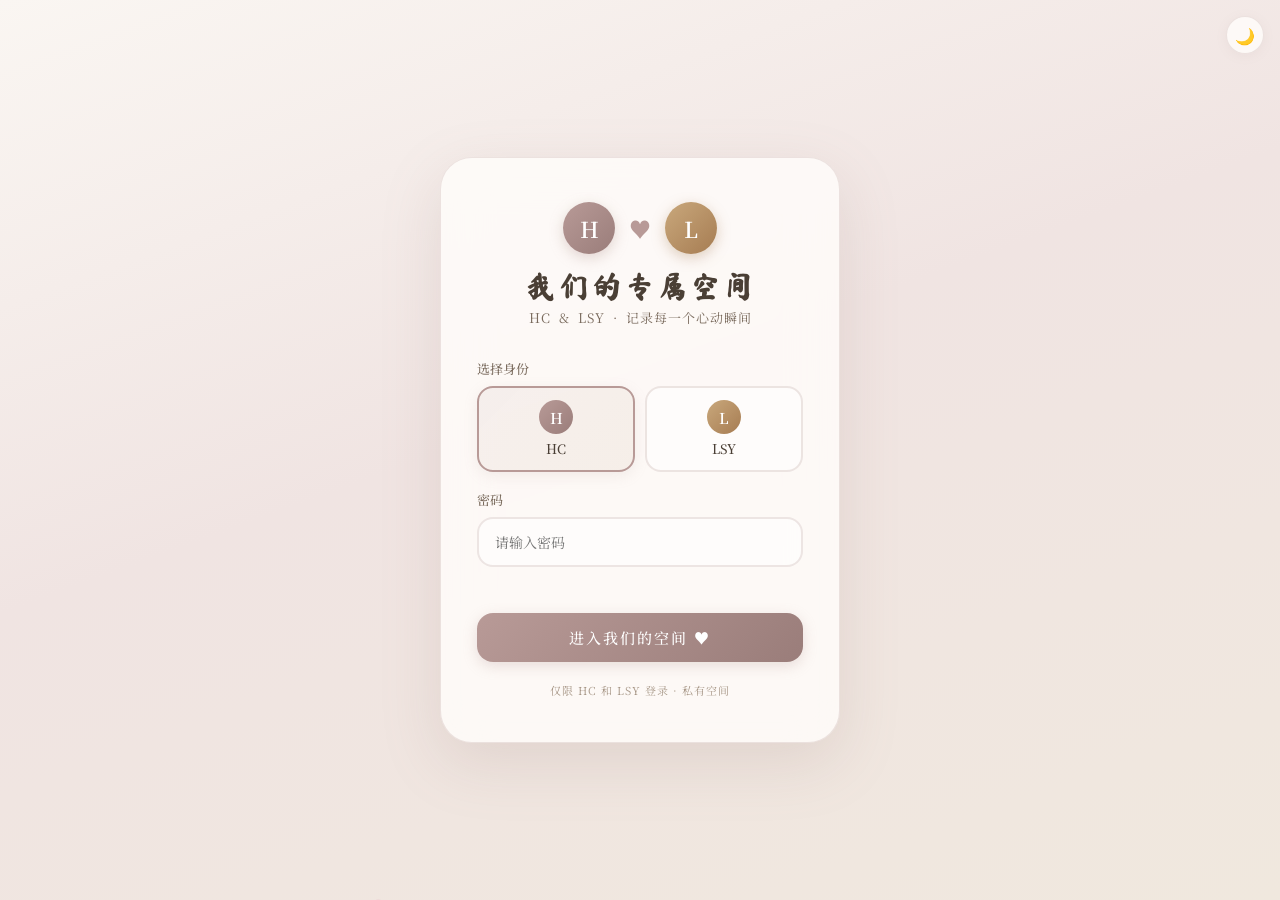
==== commit 50a9aa9a: "v44" ====
--- a/index.html
+++ b/index.html
@@ -11,7 +11,7 @@
     <link rel="manifest" href="manifest.json">
     <link rel="icon" type="image/svg+xml" href="icon.svg">
     <link rel="apple-touch-icon" href="icon.svg">
-    <link rel="stylesheet" href="css/style.css?v=41">
+    <link rel="stylesheet" href="css/style.css?v=44">
     <link rel="preconnect" href="https://fonts.googleapis.com">
     <link href="https://fonts.googleapis.com/css2?family=Ma+Shan+Zheng&family=Noto+Serif+SC:wght@300;400;500;600;700&display=swap" rel="stylesheet">
 </head>
@@ -551,7 +551,7 @@
     </div>
 
     <div class="toast-container" id="toastContainer"></div>
-    <script src="js/app.js?v=41"></script>
+    <script src="js/app.js?v=44"></script>
 </body>
 </html>
 
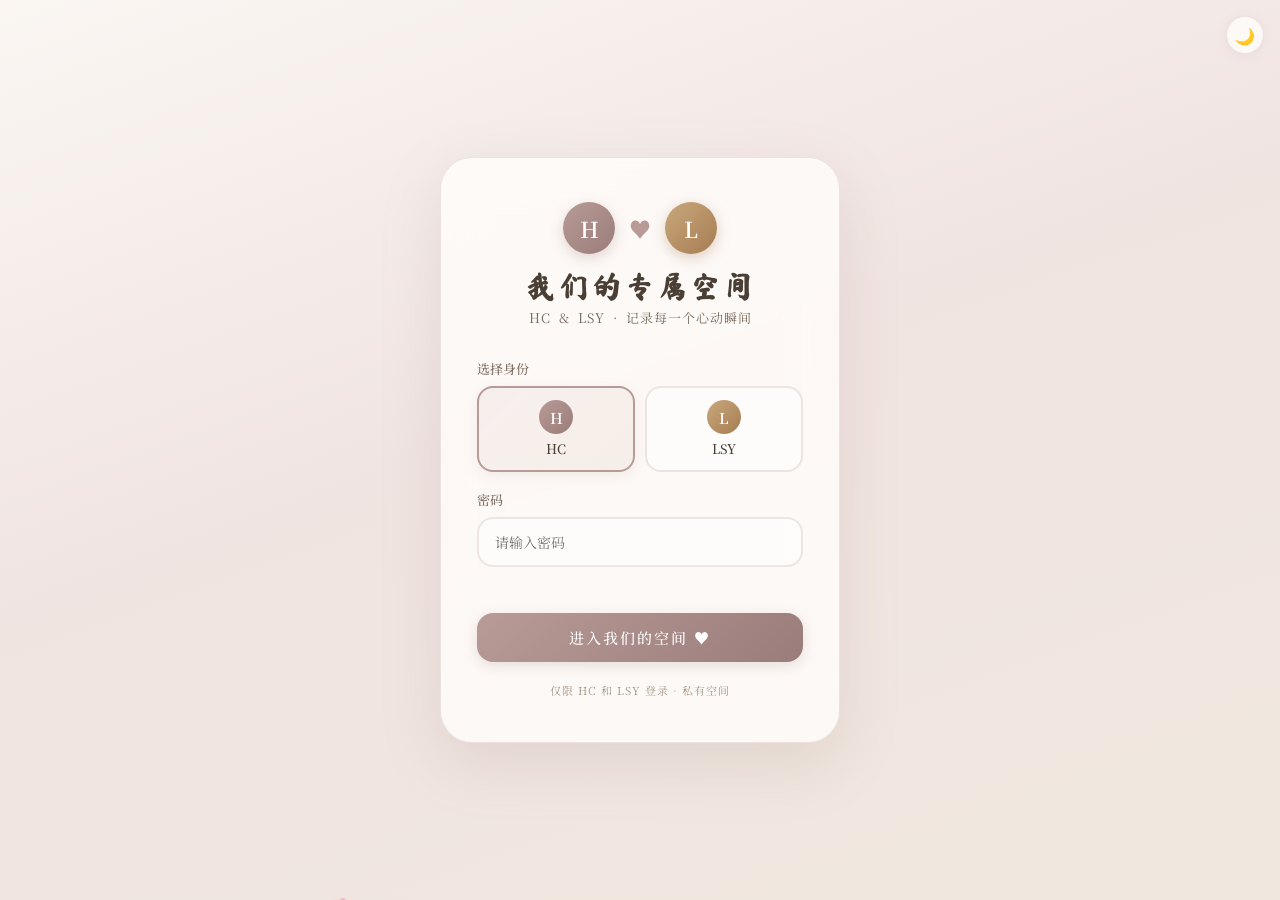
==== commit c99f63ad: "v45" ====
--- a/index.html
+++ b/index.html
@@ -11,7 +11,7 @@
     <link rel="manifest" href="manifest.json">
     <link rel="icon" type="image/svg+xml" href="icon.svg">
     <link rel="apple-touch-icon" href="icon.svg">
-    <link rel="stylesheet" href="css/style.css?v=44">
+    <link rel="stylesheet" href="css/style.css?v=45">
     <link rel="preconnect" href="https://fonts.googleapis.com">
     <link href="https://fonts.googleapis.com/css2?family=Ma+Shan+Zheng&family=Noto+Serif+SC:wght@300;400;500;600;700&display=swap" rel="stylesheet">
 </head>
@@ -551,7 +551,7 @@
     </div>
 
     <div class="toast-container" id="toastContainer"></div>
-    <script src="js/app.js?v=44"></script>
+    <script src="js/app.js?v=45"></script>
 </body>
 </html>
 
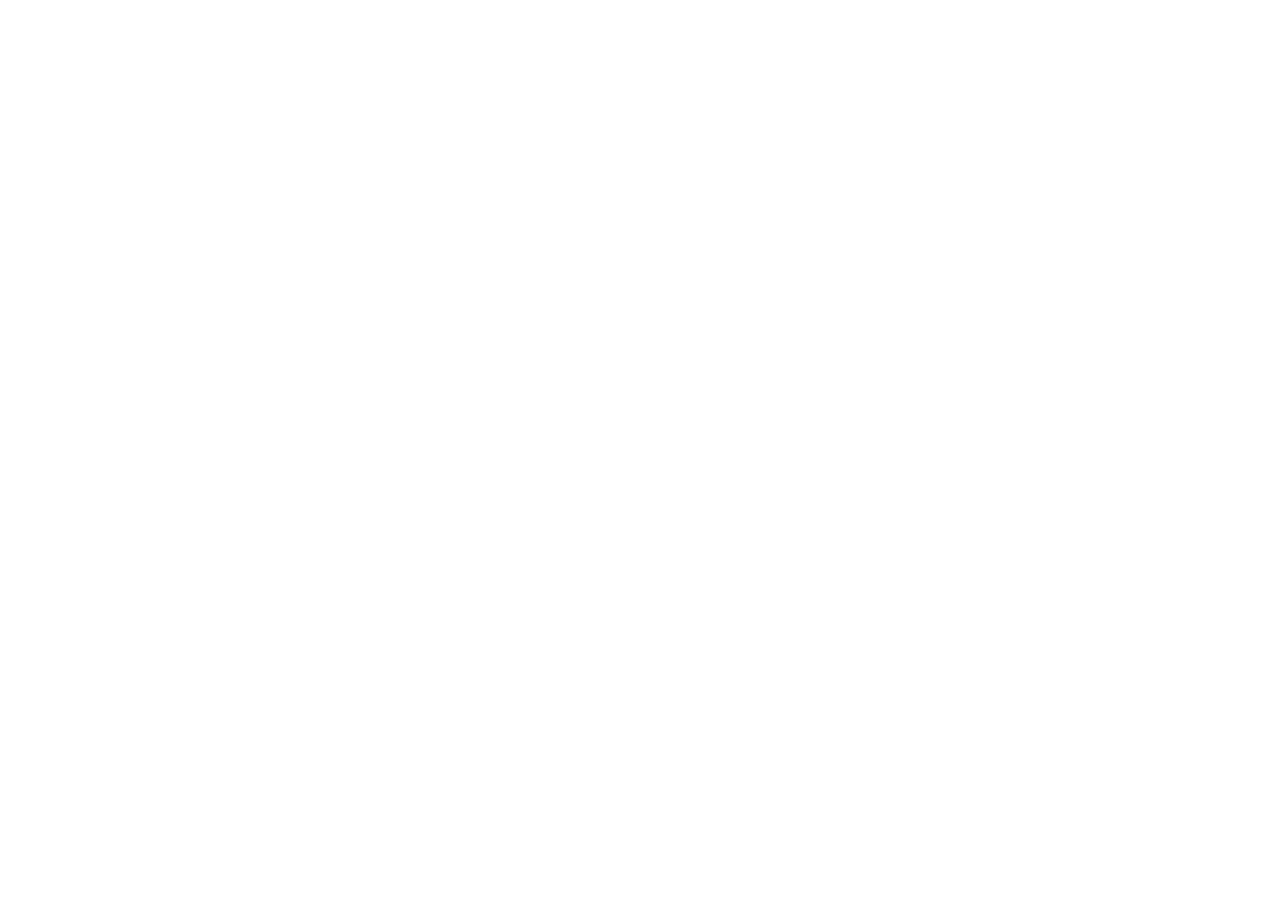
==== commit 9ffa3f8d: "v46: strengthen empty-data protection + block push when cloud fetch fails (prevent data loss)" ====
--- a/index.html
+++ b/index.html
@@ -1,9 +1,9 @@
-<!DOCTYPE html>
+﻿<!DOCTYPE html>
 <html lang="zh-CN">
 <head>
     <meta charset="UTF-8">
     <meta name="viewport" content="width=device-width, initial-scale=1.0, maximum-scale=1.0, user-scalable=no">
-    <title>HC & LSY · 我们的专属空间</title>
+    <title>HC & LSY 路 鎴戜滑鐨勪笓灞炵┖闂?/title>
     <meta name="theme-color" content="#b89a97">
     <meta name="apple-mobile-web-app-capable" content="yes">
     <meta name="apple-mobile-web-app-status-bar-style" content="default">
@@ -11,7 +11,7 @@
     <link rel="manifest" href="manifest.json">
     <link rel="icon" type="image/svg+xml" href="icon.svg">
     <link rel="apple-touch-icon" href="icon.svg">
-    <link rel="stylesheet" href="css/style.css?v=45">
+    <link rel="stylesheet" href="css/style.css?v=46">
     <link rel="preconnect" href="https://fonts.googleapis.com">
     <link href="https://fonts.googleapis.com/css2?family=Ma+Shan+Zheng&family=Noto+Serif+SC:wght@300;400;500;600;700&display=swap" rel="stylesheet">
 </head>
@@ -20,377 +20,377 @@
     <div class="confetti-layer" id="confettiLayer"></div>
 
     <div class="music-control" id="musicControl" style="display:none;">
-        <button class="music-btn" id="musicToggle"><span class="music-icon" id="musicIcon">♪</span></button>
-        <div class="music-info"><span class="music-name" id="musicName">未设置音乐</span></div>
-    </div>
-    <button class="theme-toggle" id="themeToggle" title="切换主题">🌙</button>
-
-    <!-- 登录页 -->
+        <button class="music-btn" id="musicToggle"><span class="music-icon" id="musicIcon">鈾?/span></button>
+        <div class="music-info"><span class="music-name" id="musicName">鏈缃煶涔?/span></div>
+    </div>
+    <button class="theme-toggle" id="themeToggle" title="鍒囨崲涓婚">馃寵</button>
+
+    <!-- 鐧诲綍椤?-->
     <div class="login-page" id="loginPage">
         <div class="login-card">
             <div class="login-header">
-                <div class="couple-avatar"><span class="avatar-hc">H</span><span class="heart-icon">♥</span><span class="avatar-lsy">L</span></div>
-                <h1 class="login-title">我们的专属空间</h1>
-                <p class="login-subtitle">HC &nbsp;&amp;&nbsp; LSY &nbsp;·&nbsp; 记录每一个心动瞬间</p>
+                <div class="couple-avatar"><span class="avatar-hc">H</span><span class="heart-icon">鈾?/span><span class="avatar-lsy">L</span></div>
+                <h1 class="login-title">鎴戜滑鐨勪笓灞炵┖闂?/h1>
+                <p class="login-subtitle">HC &nbsp;&amp;&nbsp; LSY &nbsp;路&nbsp; 璁板綍姣忎竴涓績鍔ㄧ灛闂?/p>
             </div>
             <form class="login-form" id="loginForm">
-                <div class="form-group"><label>选择身份</label>
+                <div class="form-group"><label>閫夋嫨韬唤</label>
                     <div class="role-selector">
                         <button type="button" class="role-btn active" data-role="hc"><span class="role-initial">H</span><span class="role-name">HC</span></button>
                         <button type="button" class="role-btn" data-role="lsy"><span class="role-initial">L</span><span class="role-name">LSY</span></button>
                     </div>
                 </div>
-                <div class="form-group"><label for="password">密码</label><input type="password" id="password" placeholder="请输入密码" autocomplete="off"></div>
+                <div class="form-group"><label for="password">瀵嗙爜</label><input type="password" id="password" placeholder="璇疯緭鍏ュ瘑鐮? autocomplete="off"></div>
                 <div class="login-error" id="loginError"></div>
-                <button type="submit" class="login-btn">进入我们的空间 ♥</button>
+                <button type="submit" class="login-btn">杩涘叆鎴戜滑鐨勭┖闂?鈾?/button>
             </form>
-            <div class="login-footer"><p>仅限 HC 和 LSY 登录 · 私有空间</p></div>
-        </div>
-    </div>
-
-    <!-- 主应用 -->
+            <div class="login-footer"><p>浠呴檺 HC 鍜?LSY 鐧诲綍 路 绉佹湁绌洪棿</p></div>
+        </div>
+    </div>
+
+    <!-- 涓诲簲鐢?-->
     <div class="app-container" id="appContainer" style="display:none;">
         <nav class="app-nav">
-            <div class="nav-brand" data-view="home"><span class="nav-heart">♥</span><span class="nav-title">HC &amp; LSY</span></div>
+            <div class="nav-brand" data-view="home"><span class="nav-heart">鈾?/span><span class="nav-title">HC &amp; LSY</span></div>
             <div class="nav-menu">
-                <button class="nav-item active" data-view="home">首页</button>
-                <button class="nav-item" data-view="timeline">时光轴</button>
-                <button class="nav-item" data-view="gallery">照片墙</button>
-                <button class="nav-item" data-view="diary">生活日记</button>
-                <button class="nav-item" data-view="wishes">心愿清单</button>
-                <button class="nav-item" data-view="messages">留言板</button>
-                <button class="nav-item" data-view="letters">定时信件</button>
-                <button class="nav-item" data-view="trips">旅行计划</button>
-                <button class="nav-item" data-view="qa">问答书</button>
-                <button class="nav-item" data-view="settings">设置</button>
+                <button class="nav-item active" data-view="home">棣栭〉</button>
+                <button class="nav-item" data-view="timeline">鏃跺厜杞?/button>
+                <button class="nav-item" data-view="gallery">鐓х墖澧?/button>
+                <button class="nav-item" data-view="diary">鐢熸椿鏃ヨ</button>
+                <button class="nav-item" data-view="wishes">蹇冩効娓呭崟</button>
+                <button class="nav-item" data-view="messages">鐣欒█鏉?/button>
+                <button class="nav-item" data-view="letters">瀹氭椂淇′欢</button>
+                <button class="nav-item" data-view="trips">鏃呰璁″垝</button>
+                <button class="nav-item" data-view="qa">闂瓟涔?/button>
+                <button class="nav-item" data-view="settings">璁剧疆</button>
             </div>
             <div class="nav-user">
                 <span class="user-avatar" id="userAvatar">H</span>
                 <span class="user-name" id="userName">HC</span>
-                <button class="logout-btn" id="logoutBtn" title="退出">✕</button>
+                <button class="logout-btn" id="logoutBtn" title="閫€鍑?>鉁?/button>
             </div>
         </nav>
 
-        <!-- 手机底部导航 -->
+        <!-- 鎵嬫満搴曢儴瀵艰埅 -->
         <nav class="mobile-nav">
-            <button class="mobile-nav-item active" data-view="home"><span class="mobile-nav-icon">🏠</span><span class="mobile-nav-label">首页</span></button>
-            <button class="mobile-nav-item" data-view="timeline"><span class="mobile-nav-icon">📖</span><span class="mobile-nav-label">时光轴</span></button>
-            <button class="mobile-nav-item" data-view="gallery"><span class="mobile-nav-icon">📷</span><span class="mobile-nav-label">照片</span></button>
-            <button class="mobile-nav-item" data-view="diary"><span class="mobile-nav-icon">📝</span><span class="mobile-nav-label">日记</span></button>
-            <button class="mobile-nav-item" data-view="wishes"><span class="mobile-nav-icon">⭐</span><span class="mobile-nav-label">心愿</span></button>
-            <button class="mobile-nav-item" data-view="settings"><span class="mobile-nav-icon">⚙️</span><span class="mobile-nav-label">设置</span></button>
+            <button class="mobile-nav-item active" data-view="home"><span class="mobile-nav-icon">馃彔</span><span class="mobile-nav-label">棣栭〉</span></button>
+            <button class="mobile-nav-item" data-view="timeline"><span class="mobile-nav-icon">馃摉</span><span class="mobile-nav-label">鏃跺厜杞?/span></button>
+            <button class="mobile-nav-item" data-view="gallery"><span class="mobile-nav-icon">馃摲</span><span class="mobile-nav-label">鐓х墖</span></button>
+            <button class="mobile-nav-item" data-view="diary"><span class="mobile-nav-icon">馃摑</span><span class="mobile-nav-label">鏃ヨ</span></button>
+            <button class="mobile-nav-item" data-view="wishes"><span class="mobile-nav-icon">猸?/span><span class="mobile-nav-label">蹇冩効</span></button>
+            <button class="mobile-nav-item" data-view="settings"><span class="mobile-nav-icon">鈿欙笍</span><span class="mobile-nav-label">璁剧疆</span></button>
         </nav>
 
         <main class="app-main">
-            <!-- 首页 -->
+            <!-- 棣栭〉 -->
             <section class="view view-home active" id="viewHome">
                 <div class="hero-cover" id="heroCover">
                     <div class="hero-cover-bg" id="heroCoverBg"></div>
                     <div class="hero-cover-content">
                         <div class="hero-names"><span class="hero-name hc">HC</span><span class="hero-and">&amp;</span><span class="hero-name lsy">LSY</span></div>
-                        <div class="hero-days"><span class="hero-days-number" id="heroDaysNumber">0</span><span class="hero-days-text">天</span></div>
-                        <p class="hero-days-label">我们已经在一起</p>
-                        <div class="hero-quote"><span class="quote-text" id="quoteText">愿有岁月可回首，且以深情共白头</span></div>
-                        <button class="hero-quote-btn" id="heroQuoteBtn">换一句</button>
-                    </div>
-                    <a href="#homeContent" class="hero-scroll-hint" id="heroScrollHint"><span>向下滑动</span><span class="scroll-arrow">↓</span></a>
+                        <div class="hero-days"><span class="hero-days-number" id="heroDaysNumber">0</span><span class="hero-days-text">澶?/span></div>
+                        <p class="hero-days-label">鎴戜滑宸茬粡鍦ㄤ竴璧?/p>
+                        <div class="hero-quote"><span class="quote-text" id="quoteText">鎰挎湁宀佹湀鍙洖棣栵紝涓斾互娣辨儏鍏辩櫧澶?/span></div>
+                        <button class="hero-quote-btn" id="heroQuoteBtn">鎹竴鍙?/button>
+                    </div>
+                    <a href="#homeContent" class="hero-scroll-hint" id="heroScrollHint"><span>鍚戜笅婊戝姩</span><span class="scroll-arrow">鈫?/span></a>
                 </div>
                 <div id="homeContent"></div>
 
-                <!-- 天气卡片 -->
+                <!-- 澶╂皵鍗＄墖 -->
                 <div class="weather-section" id="weatherSection" style="display:none;">
                     <div class="weather-card" id="weatherCard1">
-                        <div class="weather-city" id="weatherCity1">—</div>
-                        <div class="weather-main"><span class="weather-icon" id="weatherIcon1">☀️</span><span class="weather-temp" id="weatherTemp1">—°</span></div>
-                        <div class="weather-desc" id="weatherDesc1">—</div>
+                        <div class="weather-city" id="weatherCity1">鈥?/div>
+                        <div class="weather-main"><span class="weather-icon" id="weatherIcon1">鈽€锔?/span><span class="weather-temp" id="weatherTemp1">鈥斅?/span></div>
+                        <div class="weather-desc" id="weatherDesc1">鈥?/div>
                     </div>
                     <div class="weather-card" id="weatherCard2">
-                        <div class="weather-city" id="weatherCity2">—</div>
-                        <div class="weather-main"><span class="weather-icon" id="weatherIcon2">☀️</span><span class="weather-temp" id="weatherTemp2">—°</span></div>
-                        <div class="weather-desc" id="weatherDesc2">—</div>
-                    </div>
-                </div>
-
-                <!-- 想你了 -->
+                        <div class="weather-city" id="weatherCity2">鈥?/div>
+                        <div class="weather-main"><span class="weather-icon" id="weatherIcon2">鈽€锔?/span><span class="weather-temp" id="weatherTemp2">鈥斅?/span></div>
+                        <div class="weather-desc" id="weatherDesc2">鈥?/div>
+                    </div>
+                </div>
+
+                <!-- 鎯充綘浜?-->
                 <div class="miss-you-section">
                     <div class="miss-you-card">
-                        <div class="miss-you-header"><h3>今天想你了吗</h3><span class="miss-you-date" id="missYouDate"></span></div>
+                        <div class="miss-you-header"><h3>浠婂ぉ鎯充綘浜嗗悧</h3><span class="miss-you-date" id="missYouDate"></span></div>
                         <div class="miss-you-buttons">
-                            <button class="miss-you-btn hc" id="missYouHc"><span class="miss-you-initial">H</span><span class="miss-you-label">HC 想你了</span><span class="miss-you-status" id="missHcStatus">未打卡</span></button>
-                            <div class="miss-you-heart" id="missYouHeart">♡</div>
-                            <button class="miss-you-btn lsy" id="missYouLsy"><span class="miss-you-initial">L</span><span class="miss-you-label">LSY 想你了</span><span class="miss-you-status" id="missLsyStatus">未打卡</span></button>
+                            <button class="miss-you-btn hc" id="missYouHc"><span class="miss-you-initial">H</span><span class="miss-you-label">HC 鎯充綘浜?/span><span class="miss-you-status" id="missHcStatus">鏈墦鍗?/span></button>
+                            <div class="miss-you-heart" id="missYouHeart">鈾?/div>
+                            <button class="miss-you-btn lsy" id="missYouLsy"><span class="miss-you-initial">L</span><span class="miss-you-label">LSY 鎯充綘浜?/span><span class="miss-you-status" id="missLsyStatus">鏈墦鍗?/span></button>
                         </div>
                         <div class="miss-you-result" id="missYouResult"></div>
                     </div>
                 </div>
 
-                <!-- 快捷入口 -->
+                <!-- 蹇嵎鍏ュ彛 -->
                 <div class="quick-access">
-                    <button class="quick-card" data-view="messages"><span class="quick-icon">💌</span><span class="quick-text">留言板</span></button>
-                    <button class="quick-card" data-view="letters"><span class="quick-icon">✉️</span><span class="quick-text">定时信件</span></button>
-                    <button class="quick-card" data-view="trips"><span class="quick-icon">✈️</span><span class="quick-text">旅行计划</span></button>
-                    <button class="quick-card" data-view="qa"><span class="quick-icon">💑</span><span class="quick-text">问答书</span></button>
-                    <button class="quick-card" id="quickBlindbox"><span class="quick-icon">🎁</span><span class="quick-text">约会盲盒</span></button>
-                    <button class="quick-card" id="quickAnnual"><span class="quick-icon">📊</span><span class="quick-text">年度回顾</span></button>
-                    <button class="quick-card" id="quickCollage"><span class="quick-icon">🖼️</span><span class="quick-text">照片拼贴</span></button>
-                    <button class="quick-card" data-view="timeline"><span class="quick-icon">📖</span><span class="quick-text">时光轴</span></button>
-                </div>
-
-                <!-- 倒计时 -->
+                    <button class="quick-card" data-view="messages"><span class="quick-icon">馃拰</span><span class="quick-text">鐣欒█鏉?/span></button>
+                    <button class="quick-card" data-view="letters"><span class="quick-icon">鉁夛笍</span><span class="quick-text">瀹氭椂淇′欢</span></button>
+                    <button class="quick-card" data-view="trips"><span class="quick-icon">鉁堬笍</span><span class="quick-text">鏃呰璁″垝</span></button>
+                    <button class="quick-card" data-view="qa"><span class="quick-icon">馃拺</span><span class="quick-text">闂瓟涔?/span></button>
+                    <button class="quick-card" id="quickBlindbox"><span class="quick-icon">馃巵</span><span class="quick-text">绾︿細鐩茬洅</span></button>
+                    <button class="quick-card" id="quickAnnual"><span class="quick-icon">馃搳</span><span class="quick-text">骞村害鍥為【</span></button>
+                    <button class="quick-card" id="quickCollage"><span class="quick-icon">馃柤锔?/span><span class="quick-text">鐓х墖鎷艰创</span></button>
+                    <button class="quick-card" data-view="timeline"><span class="quick-icon">馃摉</span><span class="quick-text">鏃跺厜杞?/span></button>
+                </div>
+
+                <!-- 鍊掕鏃?-->
                 <div class="home-section countdown-section">
-                    <div class="section-header"><h3>重要日子</h3><button class="link-btn" data-view="settings">管理 →</button></div>
-                    <div class="countdown-grid" id="countdownGrid"><div class="empty-state">还没有添加纪念日，去设置页添加吧 ♥</div></div>
-                </div>
-
-                <!-- 统计 -->
+                    <div class="section-header"><h3>閲嶈鏃ュ瓙</h3><button class="link-btn" data-view="settings">绠＄悊 鈫?/button></div>
+                    <div class="countdown-grid" id="countdownGrid"><div class="empty-state">杩樻病鏈夋坊鍔犵邯蹇垫棩锛屽幓璁剧疆椤垫坊鍔犲惂 鈾?/div></div>
+                </div>
+
+                <!-- 缁熻 -->
                 <div class="home-stats">
-                    <div class="stat-card"><div class="stat-icon">📷</div><div class="stat-number" id="photoCount">0</div><div class="stat-label">张照片</div></div>
-                    <div class="stat-card"><div class="stat-icon">📝</div><div class="stat-number" id="diaryCount">0</div><div class="stat-label">篇日记</div></div>
-                    <div class="stat-card"><div class="stat-icon">⭐</div><div class="stat-number" id="wishCount">0</div><div class="stat-label">个心愿</div></div>
-                    <div class="stat-card"><div class="stat-icon">💌</div><div class="stat-number" id="messageCount">0</div><div class="stat-label">条留言</div></div>
+                    <div class="stat-card"><div class="stat-icon">馃摲</div><div class="stat-number" id="photoCount">0</div><div class="stat-label">寮犵収鐗?/div></div>
+                    <div class="stat-card"><div class="stat-icon">馃摑</div><div class="stat-number" id="diaryCount">0</div><div class="stat-label">绡囨棩璁?/div></div>
+                    <div class="stat-card"><div class="stat-icon">猸?/div><div class="stat-number" id="wishCount">0</div><div class="stat-label">涓績鎰?/div></div>
+                    <div class="stat-card"><div class="stat-icon">馃拰</div><div class="stat-number" id="messageCount">0</div><div class="stat-label">鏉＄暀瑷€</div></div>
                 </div>
 
                 <div class="home-sections">
                     <div class="home-section">
-                        <div class="section-header"><h3>最近照片</h3><button class="link-btn" data-view="gallery">查看全部 →</button></div>
-                        <div class="recent-photos" id="recentPhotos"><div class="empty-state">还没有照片，去上传第一张吧 ♥</div></div>
+                        <div class="section-header"><h3>鏈€杩戠収鐗?/h3><button class="link-btn" data-view="gallery">鏌ョ湅鍏ㄩ儴 鈫?/button></div>
+                        <div class="recent-photos" id="recentPhotos"><div class="empty-state">杩樻病鏈夌収鐗囷紝鍘讳笂浼犵涓€寮犲惂 鈾?/div></div>
                     </div>
                     <div class="home-section">
-                        <div class="section-header"><h3>最新日记</h3><button class="link-btn" data-view="diary">查看全部 →</button></div>
-                        <div class="recent-diaries" id="recentDiaries"><div class="empty-state">还没有日记，记录今天的心情吧 ♥</div></div>
-                    </div>
-                </div>
-            </section>
-
-            <!-- 时光轴 -->
+                        <div class="section-header"><h3>鏈€鏂版棩璁?/h3><button class="link-btn" data-view="diary">鏌ョ湅鍏ㄩ儴 鈫?/button></div>
+                        <div class="recent-diaries" id="recentDiaries"><div class="empty-state">杩樻病鏈夋棩璁帮紝璁板綍浠婂ぉ鐨勫績鎯呭惂 鈾?/div></div>
+                    </div>
+                </div>
+            </section>
+
+            <!-- 鏃跺厜杞?-->
             <section class="view view-timeline" id="viewTimeline">
-                <div class="view-header"><div><h2>时光轴</h2><p class="view-desc">我们的故事，按时间流淌</p></div></div>
-                <div class="timeline-container" id="timelineContainer"><div class="empty-state large"><div class="empty-icon">📖</div><p>时光轴还是空的</p><p class="empty-hint">上传照片或写日记，这里会记录我们的每一刻</p></div></div>
-            </section>
-
-            <!-- 照片墙 -->
+                <div class="view-header"><div><h2>鏃跺厜杞?/h2><p class="view-desc">鎴戜滑鐨勬晠浜嬶紝鎸夋椂闂存祦娣?/p></div></div>
+                <div class="timeline-container" id="timelineContainer"><div class="empty-state large"><div class="empty-icon">馃摉</div><p>鏃跺厜杞磋繕鏄┖鐨?/p><p class="empty-hint">涓婁紶鐓х墖鎴栧啓鏃ヨ锛岃繖閲屼細璁板綍鎴戜滑鐨勬瘡涓€鍒?/p></div></div>
+            </section>
+
+            <!-- 鐓х墖澧?-->
             <section class="view view-gallery" id="viewGallery">
                 <div class="view-header">
-                    <div><h2>照片墙</h2><p class="view-desc">记录我们的每一个美好瞬间</p></div>
+                    <div><h2>鐓х墖澧?/h2><p class="view-desc">璁板綍鎴戜滑鐨勬瘡涓€涓編濂界灛闂?/p></div>
                     <div style="display:flex;gap:8px;">
-                        <button class="secondary-btn" id="slideshowBtn" style="padding:8px 14px;font-size:13px;">▶ 幻灯片</button>
-                        <button class="primary-btn" id="uploadPhotoBtn">+ 上传</button>
+                        <button class="secondary-btn" id="slideshowBtn" style="padding:8px 14px;font-size:13px;">鈻?骞荤伅鐗?/button>
+                        <button class="primary-btn" id="uploadPhotoBtn">+ 涓婁紶</button>
                     </div>
                 </div>
                 <div class="gallery-view-toggle" style="display:flex;gap:6px;margin-bottom:14px;">
-                    <button class="gallery-toggle-btn active" data-view="time" style="flex:1;padding:8px;border:1px solid var(--card-border);border-radius:10px;background:var(--card-bg);font-size:12px;color:var(--text-secondary);transition:all 0.3s;">📅 按时间</button>
-                    <button class="gallery-toggle-btn" data-view="album" style="flex:1;padding:8px;border:1px solid var(--card-border);border-radius:10px;background:var(--card-bg);font-size:12px;color:var(--text-secondary);transition:all 0.3s;">📁 按相册</button>
-                </div>
-                <div class="gallery-container" id="galleryContainer"><div class="empty-state large"><div class="empty-icon">📷</div><p>还没有照片</p><p class="empty-hint">点击上方按钮上传我们的第一张照片</p></div></div>
-            </section>
-
-            <!-- 生活日记 -->
+                    <button class="gallery-toggle-btn active" data-view="time" style="flex:1;padding:8px;border:1px solid var(--card-border);border-radius:10px;background:var(--card-bg);font-size:12px;color:var(--text-secondary);transition:all 0.3s;">馃搮 鎸夋椂闂?/button>
+                    <button class="gallery-toggle-btn" data-view="album" style="flex:1;padding:8px;border:1px solid var(--card-border);border-radius:10px;background:var(--card-bg);font-size:12px;color:var(--text-secondary);transition:all 0.3s;">馃搧 鎸夌浉鍐?/button>
+                </div>
+                <div class="gallery-container" id="galleryContainer"><div class="empty-state large"><div class="empty-icon">馃摲</div><p>杩樻病鏈夌収鐗?/p><p class="empty-hint">鐐瑰嚮涓婃柟鎸夐挳涓婁紶鎴戜滑鐨勭涓€寮犵収鐗?/p></div></div>
+            </section>
+
+            <!-- 鐢熸椿鏃ヨ -->
             <section class="view view-diary" id="viewDiary">
                 <div class="view-header">
-                    <div><h2>生活日记</h2><p class="view-desc">记录每一天的心情与故事</p></div>
-                    <button class="primary-btn" id="newDiaryBtn">+ 写日记</button>
-                </div>
-                <div class="diary-timeline" id="diaryTimeline"><div class="empty-state large"><div class="empty-icon">📝</div><p>还没有日记</p><p class="empty-hint">写下今天发生的小故事吧</p></div></div>
-            </section>
-
-            <!-- 心愿清单 -->
+                    <div><h2>鐢熸椿鏃ヨ</h2><p class="view-desc">璁板綍姣忎竴澶╃殑蹇冩儏涓庢晠浜?/p></div>
+                    <button class="primary-btn" id="newDiaryBtn">+ 鍐欐棩璁?/button>
+                </div>
+                <div class="diary-timeline" id="diaryTimeline"><div class="empty-state large"><div class="empty-icon">馃摑</div><p>杩樻病鏈夋棩璁?/p><p class="empty-hint">鍐欎笅浠婂ぉ鍙戠敓鐨勫皬鏁呬簨鍚?/p></div></div>
+            </section>
+
+            <!-- 蹇冩効娓呭崟 -->
             <section class="view view-wishes" id="viewWishes">
                 <div class="view-header">
-                    <div><h2>心愿清单</h2><p class="view-desc">一起想做的事，一个个去实现</p></div>
-                    <button class="primary-btn" id="addWishBtn">+ 添加心愿</button>
-                </div>
-                <div class="wishes-progress"><div class="progress-bar"><div class="progress-fill" id="wishProgressFill"></div></div><span class="progress-text" id="wishProgressText">0 / 0 已完成</span></div>
-                <div class="wishes-list" id="wishesList"><div class="empty-state large"><div class="empty-icon">⭐</div><p>还没有心愿</p><p class="empty-hint">添加第一个想一起完成的心愿吧</p></div></div>
-            </section>
-
-            <!-- 留言板 -->
+                    <div><h2>蹇冩効娓呭崟</h2><p class="view-desc">涓€璧锋兂鍋氱殑浜嬶紝涓€涓釜鍘诲疄鐜?/p></div>
+                    <button class="primary-btn" id="addWishBtn">+ 娣诲姞蹇冩効</button>
+                </div>
+                <div class="wishes-progress"><div class="progress-bar"><div class="progress-fill" id="wishProgressFill"></div></div><span class="progress-text" id="wishProgressText">0 / 0 宸插畬鎴?/span></div>
+                <div class="wishes-list" id="wishesList"><div class="empty-state large"><div class="empty-icon">猸?/div><p>杩樻病鏈夊績鎰?/p><p class="empty-hint">娣诲姞绗竴涓兂涓€璧峰畬鎴愮殑蹇冩効鍚?/p></div></div>
+            </section>
+
+            <!-- 鐣欒█鏉?-->
             <section class="view view-messages" id="viewMessages">
                 <div class="view-header">
-                    <div><h2>留言板</h2><p class="view-desc">想对TA说的话，留在这里</p></div>
-                    <button class="primary-btn" id="addMessageBtn">+ 写留言</button>
-                </div>
-                <div class="messages-list" id="messagesList"><div class="empty-state large"><div class="empty-icon">💌</div><p>还没有留言</p><p class="empty-hint">给TA留第一条悄悄话吧</p></div></div>
-            </section>
-
-            <!-- 定时信件 -->
+                    <div><h2>鐣欒█鏉?/h2><p class="view-desc">鎯冲TA璇寸殑璇濓紝鐣欏湪杩欓噷</p></div>
+                    <button class="primary-btn" id="addMessageBtn">+ 鍐欑暀瑷€</button>
+                </div>
+                <div class="messages-list" id="messagesList"><div class="empty-state large"><div class="empty-icon">馃拰</div><p>杩樻病鏈夌暀瑷€</p><p class="empty-hint">缁橳A鐣欑涓€鏉℃倓鎮勮瘽鍚?/p></div></div>
+            </section>
+
+            <!-- 瀹氭椂淇′欢 -->
             <section class="view view-letters" id="viewLetters">
                 <div class="view-header">
-                    <div><h2>定时信件</h2><p class="view-desc">写给未来的信，到了那天才能打开</p></div>
-                    <button class="primary-btn" id="addLetterBtn">+ 写一封信</button>
-                </div>
-                <div class="letters-list" id="lettersList"><div class="empty-state large"><div class="empty-icon">✉️</div><p>还没有定时信件</p><p class="empty-hint">写一封给未来的信吧</p></div></div>
-            </section>
-
-            <!-- 旅行计划 -->
+                    <div><h2>瀹氭椂淇′欢</h2><p class="view-desc">鍐欑粰鏈潵鐨勪俊锛屽埌浜嗛偅澶╂墠鑳芥墦寮€</p></div>
+                    <button class="primary-btn" id="addLetterBtn">+ 鍐欎竴灏佷俊</button>
+                </div>
+                <div class="letters-list" id="lettersList"><div class="empty-state large"><div class="empty-icon">鉁夛笍</div><p>杩樻病鏈夊畾鏃朵俊浠?/p><p class="empty-hint">鍐欎竴灏佺粰鏈潵鐨勪俊鍚?/p></div></div>
+            </section>
+
+            <!-- 鏃呰璁″垝 -->
             <section class="view view-trips" id="viewTrips">
                 <div class="view-header">
-                    <div><h2>旅行计划</h2><p class="view-desc">规划我们的下一次出发</p></div>
-                    <button class="primary-btn" id="addTripBtn">+ 新建计划</button>
-                </div>
-                <div class="trips-list" id="tripsList"><div class="empty-state large"><div class="empty-icon">✈️</div><p>还没有旅行计划</p><p class="empty-hint">规划我们的第一次旅行吧</p></div></div>
-            </section>
-
-            <!-- 问答书 -->
+                    <div><h2>鏃呰璁″垝</h2><p class="view-desc">瑙勫垝鎴戜滑鐨勪笅涓€娆″嚭鍙?/p></div>
+                    <button class="primary-btn" id="addTripBtn">+ 鏂板缓璁″垝</button>
+                </div>
+                <div class="trips-list" id="tripsList"><div class="empty-state large"><div class="empty-icon">鉁堬笍</div><p>杩樻病鏈夋梾琛岃鍒?/p><p class="empty-hint">瑙勫垝鎴戜滑鐨勭涓€娆℃梾琛屽惂</p></div></div>
+            </section>
+
+            <!-- 闂瓟涔?-->
             <section class="view view-qa" id="viewQa">
                 <div class="view-header">
-                    <div><h2>情侣问答书</h2><p class="view-desc">一个个问题，积累成我们的专属问答书</p></div>
-                </div>
-                <div class="qa-progress"><div class="progress-bar"><div class="progress-fill" id="qaProgressFill"></div></div><span class="progress-text" id="qaProgressText">0 / 0 已回答</span></div>
-                <div class="qa-list" id="qaList"><div class="empty-state large"><div class="empty-icon">💑</div><p>加载问题中...</p></div></div>
-            </section>
-
-            <!-- 设置 -->
+                    <div><h2>鎯呬荆闂瓟涔?/h2><p class="view-desc">涓€涓釜闂锛岀Н绱垚鎴戜滑鐨勪笓灞為棶绛斾功</p></div>
+                </div>
+                <div class="qa-progress"><div class="progress-bar"><div class="progress-fill" id="qaProgressFill"></div></div><span class="progress-text" id="qaProgressText">0 / 0 宸插洖绛?/span></div>
+                <div class="qa-list" id="qaList"><div class="empty-state large"><div class="empty-icon">馃拺</div><p>鍔犺浇闂涓?..</p></div></div>
+            </section>
+
+            <!-- 璁剧疆 -->
             <section class="view view-settings" id="viewSettings">
-                <div class="view-header"><div><h2>设置</h2><p class="view-desc">配置空间参数与个人偏好</p></div></div>
+                <div class="view-header"><div><h2>璁剧疆</h2><p class="view-desc">閰嶇疆绌洪棿鍙傛暟涓庝釜浜哄亸濂?/p></div></div>
                 <div class="settings-container">
                     <div class="settings-card" style="border:2px solid var(--primary-light);background:linear-gradient(135deg,rgba(184,154,151,0.08),rgba(201,168,124,0.06));">
-                        <h3 style="display:flex;align-items:center;gap:8px;">👤 当前账号</h3>
-                        <p class="settings-desc">当前登录身份，可退出后切换其他账号</p>
+                        <h3 style="display:flex;align-items:center;gap:8px;">馃懁 褰撳墠璐﹀彿</h3>
+                        <p class="settings-desc">褰撳墠鐧诲綍韬唤锛屽彲閫€鍑哄悗鍒囨崲鍏朵粬璐﹀彿</p>
                         <div style="display:flex;align-items:center;justify-content:space-between;flex-wrap:wrap;gap:10px;">
                             <div style="display:flex;align-items:center;gap:10px;">
                                 <span class="user-avatar" id="settingsUserAvatar" style="width:36px;height:36px;font-size:15px;">H</span>
                                 <div>
                                     <div style="font-size:15px;font-weight:600;color:var(--text-primary);" id="settingsUserName">HC</div>
-                                    <div style="font-size:11px;color:var(--text-light);" id="settingsUserHint">情侣账号</div>
+                                    <div style="font-size:11px;color:var(--text-light);" id="settingsUserHint">鎯呬荆璐﹀彿</div>
                                 </div>
                             </div>
-                            <button class="danger-btn" id="settingsLogoutBtn" style="padding:10px 20px;font-size:13px;">退出登录 / 切换账号</button>
+                            <button class="danger-btn" id="settingsLogoutBtn" style="padding:10px 20px;font-size:13px;">閫€鍑虹櫥褰?/ 鍒囨崲璐﹀彿</button>
                         </div>
                     </div>
-                    <div class="settings-card"><h3>首页封面</h3><p class="settings-desc">上传一张合照作为首页封面背景</p>
-                        <div class="settings-row"><button class="secondary-btn" id="uploadCoverBtn">选择封面图</button><button class="danger-btn" id="removeCoverBtn" style="display:none;">移除</button><span class="cover-status" id="coverStatus">使用默认渐变</span></div>
+                    <div class="settings-card"><h3>棣栭〉灏侀潰</h3><p class="settings-desc">涓婁紶涓€寮犲悎鐓т綔涓洪椤靛皝闈㈣儗鏅?/p>
+                        <div class="settings-row"><button class="secondary-btn" id="uploadCoverBtn">閫夋嫨灏侀潰鍥?/button><button class="danger-btn" id="removeCoverBtn" style="display:none;">绉婚櫎</button><span class="cover-status" id="coverStatus">浣跨敤榛樿娓愬彉</span></div>
                         <input type="file" id="coverInput" accept="image/*" hidden>
                     </div>
-                    <div class="settings-card"><h3>在一起的日期</h3><p class="settings-desc">设置我们在一起的纪念日</p>
-                        <div class="settings-row"><input type="date" id="anniversaryDate" class="settings-input"><button class="secondary-btn" id="saveAnniversaryBtn">保存</button></div>
-                    </div>
-                    <div class="settings-card"><h3>纪念日管理</h3><p class="settings-desc">添加生日、旅行日等，首页显示倒计时</p>
+                    <div class="settings-card"><h3>鍦ㄤ竴璧风殑鏃ユ湡</h3><p class="settings-desc">璁剧疆鎴戜滑鍦ㄤ竴璧风殑绾康鏃?/p>
+                        <div class="settings-row"><input type="date" id="anniversaryDate" class="settings-input"><button class="secondary-btn" id="saveAnniversaryBtn">淇濆瓨</button></div>
+                    </div>
+                    <div class="settings-card"><h3>绾康鏃ョ鐞?/h3><p class="settings-desc">娣诲姞鐢熸棩銆佹梾琛屾棩绛夛紝棣栭〉鏄剧ず鍊掕鏃?/p>
                         <div class="anniversary-list" id="anniversaryList"></div>
-                        <div class="settings-row mt-16"><input type="text" id="newAnnivName" class="settings-input" placeholder="名称"><input type="date" id="newAnnivDate" class="settings-input"><button class="secondary-btn" id="addAnnivBtn">添加</button></div>
-                    </div>
-                    <div class="settings-card"><h3>异地天气</h3><p class="settings-desc">设置两人所在城市，首页显示两地天气</p>
-                        <div class="settings-row"><input type="text" id="weatherCity1Input" class="settings-input" placeholder="HC 所在城市"><input type="text" id="weatherCity2Input" class="settings-input" placeholder="LSY 所在城市"><button class="secondary-btn" id="saveWeatherBtn">保存</button></div>
-                    </div>
-                    <div class="settings-card"><h3>生理期提醒</h3><p class="settings-desc">记录上次生理期日期，预计下次时间</p>
-                        <div class="settings-row"><input type="date" id="periodDate" class="settings-input"><input type="number" id="periodCycle" class="settings-input" placeholder="周期(天)，默认28" min="20" max="40"><button class="secondary-btn" id="savePeriodBtn">保存</button></div>
+                        <div class="settings-row mt-16"><input type="text" id="newAnnivName" class="settings-input" placeholder="鍚嶇О"><input type="date" id="newAnnivDate" class="settings-input"><button class="secondary-btn" id="addAnnivBtn">娣诲姞</button></div>
+                    </div>
+                    <div class="settings-card"><h3>寮傚湴澶╂皵</h3><p class="settings-desc">璁剧疆涓や汉鎵€鍦ㄥ煄甯傦紝棣栭〉鏄剧ず涓ゅ湴澶╂皵</p>
+                        <div class="settings-row"><input type="text" id="weatherCity1Input" class="settings-input" placeholder="HC 鎵€鍦ㄥ煄甯?><input type="text" id="weatherCity2Input" class="settings-input" placeholder="LSY 鎵€鍦ㄥ煄甯?><button class="secondary-btn" id="saveWeatherBtn">淇濆瓨</button></div>
+                    </div>
+                    <div class="settings-card"><h3>鐢熺悊鏈熸彁閱?/h3><p class="settings-desc">璁板綍涓婃鐢熺悊鏈熸棩鏈燂紝棰勮涓嬫鏃堕棿</p>
+                        <div class="settings-row"><input type="date" id="periodDate" class="settings-input"><input type="number" id="periodCycle" class="settings-input" placeholder="鍛ㄦ湡(澶?锛岄粯璁?8" min="20" max="40"><button class="secondary-btn" id="savePeriodBtn">淇濆瓨</button></div>
                         <div class="period-info" id="periodInfo" style="display:none;margin-top:10px;font-size:13px;color:var(--text-secondary);"></div>
                     </div>
-                    <div class="settings-card"><h3>背景音乐</h3><p class="settings-desc">上传一首属于我们的歌</p>
-                        <div class="settings-row"><button class="secondary-btn" id="uploadMusicBtn">选择音乐文件</button><span class="music-status" id="musicStatus">未设置</span><button class="danger-btn" id="removeMusicBtn" style="display:none;">移除</button></div>
+                    <div class="settings-card"><h3>鑳屾櫙闊充箰</h3><p class="settings-desc">涓婁紶涓€棣栧睘浜庢垜浠殑姝?/p>
+                        <div class="settings-row"><button class="secondary-btn" id="uploadMusicBtn">閫夋嫨闊充箰鏂囦欢</button><span class="music-status" id="musicStatus">鏈缃?/span><button class="danger-btn" id="removeMusicBtn" style="display:none;">绉婚櫎</button></div>
                         <input type="file" id="musicFileInput" accept="audio/*" hidden>
                     </div>
-                    <div class="settings-card"><h3>外观</h3><p class="settings-desc">深色模式 / 浅色模式切换</p>
-                        <div class="settings-row"><button class="secondary-btn" id="darkModeBtn">🌙 切换深色模式</button></div>
+                    <div class="settings-card"><h3>澶栬</h3><p class="settings-desc">娣辫壊妯″紡 / 娴呰壊妯″紡鍒囨崲</p>
+                        <div class="settings-row"><button class="secondary-btn" id="darkModeBtn">馃寵 鍒囨崲娣辫壊妯″紡</button></div>
                     </div>
                     <div id="githubConfigSection" style="display:none;">
-                    <div class="settings-card"><h3>GitHub 数据同步</h3><p class="settings-desc">配置后数据自动同步到仓库，实现多设备数据共享</p>
-                        <div class="settings-group"><label>仓库所有者</label><input type="text" id="githubOwner" class="settings-input" placeholder="GitHub用户名"></div>
-                        <div class="settings-group"><label>仓库名称</label><input type="text" id="githubRepo" class="settings-input" placeholder="仓库名"></div>
-                        <div class="settings-group"><label>Token</label><input type="password" id="githubToken" class="settings-input" placeholder="github_pat_xxx"><p class="settings-hint">需要 Contents 读写权限</p></div>
-                        <button class="secondary-btn" id="saveGithubBtn">保存配置</button><span class="config-status" id="githubStatus"></span>
-                    </div>
-                    </div>
-                    <div class="settings-card"><h3>密码管理</h3><p class="settings-desc">修改 HC 或 LSY 的登录密码</p>
-                        <div class="settings-group"><label>修改谁的密码</label><select id="pwdTarget" class="settings-input"><option value="hc">HC</option><option value="lsy">LSY</option></select></div>
-                        <div class="settings-group"><label>新密码</label><input type="password" id="newPassword" class="settings-input" placeholder="至少4位"></div>
-                        <button class="secondary-btn" id="changePwdBtn">修改密码</button>
-                    </div>
-                    <div class="settings-card"><h3>数据管理</h3><p class="settings-desc">导出、导入、清空数据</p>
-                        <div class="settings-row"><button class="secondary-btn" id="exportDataBtn">导出数据</button><button class="secondary-btn" id="importDataBtn">导入数据</button><button class="danger-btn" id="clearDataBtn">清空本地数据</button></div>
+                    <div class="settings-card"><h3>GitHub 鏁版嵁鍚屾</h3><p class="settings-desc">閰嶇疆鍚庢暟鎹嚜鍔ㄥ悓姝ュ埌浠撳簱锛屽疄鐜板璁惧鏁版嵁鍏变韩</p>
+                        <div class="settings-group"><label>浠撳簱鎵€鏈夎€?/label><input type="text" id="githubOwner" class="settings-input" placeholder="GitHub鐢ㄦ埛鍚?></div>
+                        <div class="settings-group"><label>浠撳簱鍚嶇О</label><input type="text" id="githubRepo" class="settings-input" placeholder="浠撳簱鍚?></div>
+                        <div class="settings-group"><label>Token</label><input type="password" id="githubToken" class="settings-input" placeholder="github_pat_xxx"><p class="settings-hint">闇€瑕?Contents 璇诲啓鏉冮檺</p></div>
+                        <button class="secondary-btn" id="saveGithubBtn">淇濆瓨閰嶇疆</button><span class="config-status" id="githubStatus"></span>
+                    </div>
+                    </div>
+                    <div class="settings-card"><h3>瀵嗙爜绠＄悊</h3><p class="settings-desc">淇敼 HC 鎴?LSY 鐨勭櫥褰曞瘑鐮?/p>
+                        <div class="settings-group"><label>淇敼璋佺殑瀵嗙爜</label><select id="pwdTarget" class="settings-input"><option value="hc">HC</option><option value="lsy">LSY</option></select></div>
+                        <div class="settings-group"><label>鏂板瘑鐮?/label><input type="password" id="newPassword" class="settings-input" placeholder="鑷冲皯4浣?></div>
+                        <button class="secondary-btn" id="changePwdBtn">淇敼瀵嗙爜</button>
+                    </div>
+                    <div class="settings-card"><h3>鏁版嵁绠＄悊</h3><p class="settings-desc">瀵煎嚭銆佸鍏ャ€佹竻绌烘暟鎹?/p>
+                        <div class="settings-row"><button class="secondary-btn" id="exportDataBtn">瀵煎嚭鏁版嵁</button><button class="secondary-btn" id="importDataBtn">瀵煎叆鏁版嵁</button><button class="danger-btn" id="clearDataBtn">娓呯┖鏈湴鏁版嵁</button></div>
                         <input type="file" id="importInput" accept=".json" hidden>
                     </div>
-                    <div class="settings-card"><h3>相册管理</h3><p class="settings-desc">管理照片分类相册，上传时可选择归属相册</p>
+                    <div class="settings-card"><h3>鐩稿唽绠＄悊</h3><p class="settings-desc">绠＄悊鐓х墖鍒嗙被鐩稿唽锛屼笂浼犳椂鍙€夋嫨褰掑睘鐩稿唽</p>
                         <div class="album-list" id="albumList" style="display:flex;flex-direction:column;gap:6px;margin-bottom:10px;max-height:180px;overflow-y:auto;"></div>
-                        <div class="settings-row"><input type="text" id="newAlbumName" class="settings-input" placeholder="新相册名称"><button class="secondary-btn" id="addAlbumBtn">添加相册</button></div>
-                    </div>
-                    <div class="settings-card"><h3>回收站</h3><p class="settings-desc">删除的内容暂存7天，可恢复</p>
-                        <div class="recycle-list" id="recycleList"><div class="empty-state" style="padding:12px;">回收站为空</div></div>
+                        <div class="settings-row"><input type="text" id="newAlbumName" class="settings-input" placeholder="鏂扮浉鍐屽悕绉?><button class="secondary-btn" id="addAlbumBtn">娣诲姞鐩稿唽</button></div>
+                    </div>
+                    <div class="settings-card"><h3>鍥炴敹绔?/h3><p class="settings-desc">鍒犻櫎鐨勫唴瀹规殏瀛?澶╋紝鍙仮澶?/p>
+                        <div class="recycle-list" id="recycleList"><div class="empty-state" style="padding:12px;">鍥炴敹绔欎负绌?/div></div>
                     </div>
                 </div>
             </section>
         </main>
     </div>
 
-    <!-- 上传照片弹窗 -->
+    <!-- 涓婁紶鐓х墖寮圭獥 -->
     <div class="modal" id="uploadModal">
         <div class="modal-content">
-            <div class="modal-header"><h3>上传照片/视频</h3><button class="modal-close" data-close="uploadModal">✕</button></div>
+            <div class="modal-header"><h3>涓婁紶鐓х墖/瑙嗛</h3><button class="modal-close" data-close="uploadModal">鉁?/button></div>
             <div class="modal-body">
                 <div class="upload-area" id="uploadArea">
-                    <div class="upload-icon">📸</div><p>点击或拖拽文件到此处</p><p class="upload-hint">支持 JPG、PNG、WEBP、MP4，可多选</p>
+                    <div class="upload-icon">馃摳</div><p>鐐瑰嚮鎴栨嫋鎷芥枃浠跺埌姝ゅ</p><p class="upload-hint">鏀寔 JPG銆丳NG銆乄EBP銆丮P4锛屽彲澶氶€?/p>
                     <input type="file" id="photoInput" accept="image/*,video/*" multiple hidden>
                 </div>
                 <div class="upload-preview" id="uploadPreview"></div>
-                <div class="form-group"><label>描述（可选）</label><input type="text" id="photoCaption" class="settings-input" placeholder="给这些内容写句话..."></div>
-                <div class="form-group"><label>日期</label><input type="date" id="photoDate" class="settings-input"></div>
-                <div class="form-group"><label>相册</label><select id="photoAlbum" class="settings-input"></select></div>
-            </div>
-            <div class="modal-footer"><button class="secondary-btn" data-close="uploadModal">取消</button><button class="primary-btn" id="confirmUploadBtn">上传</button></div>
-        </div>
-    </div>
-
-    <!-- 写日记弹窗 -->
+                <div class="form-group"><label>鎻忚堪锛堝彲閫夛級</label><input type="text" id="photoCaption" class="settings-input" placeholder="缁欒繖浜涘唴瀹瑰啓鍙ヨ瘽..."></div>
+                <div class="form-group"><label>鏃ユ湡</label><input type="date" id="photoDate" class="settings-input"></div>
+                <div class="form-group"><label>鐩稿唽</label><select id="photoAlbum" class="settings-input"></select></div>
+            </div>
+            <div class="modal-footer"><button class="secondary-btn" data-close="uploadModal">鍙栨秷</button><button class="primary-btn" id="confirmUploadBtn">涓婁紶</button></div>
+        </div>
+    </div>
+
+    <!-- 鍐欐棩璁板脊绐?-->
     <div class="modal" id="diaryModal">
         <div class="modal-content modal-wide">
-            <div class="modal-header"><h3 id="diaryModalTitle">写日记</h3><button class="modal-close" data-close="diaryModal">✕</button></div>
-            <div class="modal-body">
-                <div class="form-group"><label>标题</label><input type="text" id="diaryTitle" class="settings-input" placeholder="给今天起个标题..."></div>
+            <div class="modal-header"><h3 id="diaryModalTitle">鍐欐棩璁?/h3><button class="modal-close" data-close="diaryModal">鉁?/button></div>
+            <div class="modal-body">
+                <div class="form-group"><label>鏍囬</label><input type="text" id="diaryTitle" class="settings-input" placeholder="缁欎粖澶╄捣涓爣棰?.."></div>
                 <div class="form-row">
-                    <div class="form-group flex-1"><label>日期</label><input type="date" id="diaryDate" class="settings-input"></div>
-                    <div class="form-group flex-1"><label>心情</label>
+                    <div class="form-group flex-1"><label>鏃ユ湡</label><input type="date" id="diaryDate" class="settings-input"></div>
+                    <div class="form-group flex-1"><label>蹇冩儏</label>
                         <div class="mood-selector">
-                            <button type="button" class="mood-btn" data-mood="😊">😊</button><button type="button" class="mood-btn" data-mood="🥰">🥰</button>
-                            <button type="button" class="mood-btn" data-mood="😄">😄</button><button type="button" class="mood-btn" data-mood="😌">😌</button>
-                            <button type="button" class="mood-btn" data-mood="😢">😢</button><button type="button" class="mood-btn" data-mood="😡">😡</button>
-                            <button type="button" class="mood-btn" data-mood="🤔">🤔</button><button type="button" class="mood-btn" data-mood="😴">😴</button>
+                            <button type="button" class="mood-btn" data-mood="馃槉">馃槉</button><button type="button" class="mood-btn" data-mood="馃グ">馃グ</button>
+                            <button type="button" class="mood-btn" data-mood="馃槃">馃槃</button><button type="button" class="mood-btn" data-mood="馃槍">馃槍</button>
+                            <button type="button" class="mood-btn" data-mood="馃槩">馃槩</button><button type="button" class="mood-btn" data-mood="馃槨">馃槨</button>
+                            <button type="button" class="mood-btn" data-mood="馃">馃</button><button type="button" class="mood-btn" data-mood="馃槾">馃槾</button>
                         </div>
                     </div>
                 </div>
-                <div class="form-group"><label>日记模板（可选）</label>
+                <div class="form-group"><label>鏃ヨ妯℃澘锛堝彲閫夛級</label>
                     <div class="diary-template-selector" id="diaryTemplateSelector">
-                        <button type="button" class="diary-template-btn" data-tpl="daily">☕ 日常碎碎念</button>
-                        <button type="button" class="diary-template-btn" data-tpl="travel">✈️ 旅行日记</button>
-                        <button type="button" class="diary-template-btn" data-tpl="anniversary">🎉 纪念日</button>
-                        <button type="button" class="diary-template-btn" data-tpl="food">🍜 美食记录</button>
-                        <button type="button" class="diary-template-btn" data-tpl="reconcile">💝 吵架和好</button>
-                        <button type="button" class="diary-template-btn" data-tpl="blank">📝 空白</button>
-                    </div>
-                </div>
-                <div class="form-group"><label>内容</label><textarea id="diaryContent" class="settings-input diary-textarea" placeholder="今天发生了什么呢..."></textarea></div>
-                <div class="form-group"><label>插入照片（可选）</label>
+                        <button type="button" class="diary-template-btn" data-tpl="daily">鈽?鏃ュ父纰庣蹇?/button>
+                        <button type="button" class="diary-template-btn" data-tpl="travel">鉁堬笍 鏃呰鏃ヨ</button>
+                        <button type="button" class="diary-template-btn" data-tpl="anniversary">馃帀 绾康鏃?/button>
+                        <button type="button" class="diary-template-btn" data-tpl="food">馃崪 缇庨璁板綍</button>
+                        <button type="button" class="diary-template-btn" data-tpl="reconcile">馃挐 鍚垫灦鍜屽ソ</button>
+                        <button type="button" class="diary-template-btn" data-tpl="blank">馃摑 绌虹櫧</button>
+                    </div>
+                </div>
+                <div class="form-group"><label>鍐呭</label><textarea id="diaryContent" class="settings-input diary-textarea" placeholder="浠婂ぉ鍙戠敓浜嗕粈涔堝憿..."></textarea></div>
+                <div class="form-group"><label>鎻掑叆鐓х墖锛堝彲閫夛級</label>
                     <div class="diary-photo-area">
                         <div class="diary-photos-preview" id="diaryPhotosPreview"></div>
-                        <button type="button" class="secondary-btn" id="diaryAddPhotoBtn">+ 添加照片</button>
+                        <button type="button" class="secondary-btn" id="diaryAddPhotoBtn">+ 娣诲姞鐓х墖</button>
                         <input type="file" id="diaryPhotoInput" accept="image/*" multiple hidden>
                     </div>
                 </div>
                 <div class="form-group" style="display:flex;gap:10px;align-items:center;">
-                    <button type="button" class="secondary-btn" id="diaryShareBtn">📤 生成分享卡片</button>
-                </div>
-            </div>
-            <div class="modal-footer"><button class="secondary-btn" data-close="diaryModal">取消</button><button class="primary-btn" id="saveDiaryBtn">保存</button></div>
-        </div>
-    </div>
-
-    <!-- 心愿弹窗 -->
+                    <button type="button" class="secondary-btn" id="diaryShareBtn">馃摛 鐢熸垚鍒嗕韩鍗＄墖</button>
+                </div>
+            </div>
+            <div class="modal-footer"><button class="secondary-btn" data-close="diaryModal">鍙栨秷</button><button class="primary-btn" id="saveDiaryBtn">淇濆瓨</button></div>
+        </div>
+    </div>
+
+    <!-- 蹇冩効寮圭獥 -->
     <div class="modal" id="wishModal">
         <div class="modal-content">
-            <div class="modal-header"><h3 id="wishModalTitle">添加心愿</h3><button class="modal-close" data-close="wishModal">✕</button></div>
-            <div class="modal-body">
-                <div class="form-group"><label>心愿内容</label><input type="text" id="wishContent" class="settings-input" placeholder="例如：一起去看海"></div>
-                <div class="form-group"><label>分类</label><select id="wishCategory" class="settings-input"><option value="旅行">旅行</option><option value="美食">美食</option><option value="生活">生活</option><option value="礼物">礼物</option><option value="其他">其他</option></select></div>
-            </div>
-            <div class="modal-footer"><button class="secondary-btn" data-close="wishModal">取消</button><button class="primary-btn" id="saveWishBtn">保存</button></div>
-        </div>
-    </div>
-
-    <!-- 留言弹窗 -->
+            <div class="modal-header"><h3 id="wishModalTitle">娣诲姞蹇冩効</h3><button class="modal-close" data-close="wishModal">鉁?/button></div>
+            <div class="modal-body">
+                <div class="form-group"><label>蹇冩効鍐呭</label><input type="text" id="wishContent" class="settings-input" placeholder="渚嬪锛氫竴璧峰幓鐪嬫捣"></div>
+                <div class="form-group"><label>鍒嗙被</label><select id="wishCategory" class="settings-input"><option value="鏃呰">鏃呰</option><option value="缇庨">缇庨</option><option value="鐢熸椿">鐢熸椿</option><option value="绀肩墿">绀肩墿</option><option value="鍏朵粬">鍏朵粬</option></select></div>
+            </div>
+            <div class="modal-footer"><button class="secondary-btn" data-close="wishModal">鍙栨秷</button><button class="primary-btn" id="saveWishBtn">淇濆瓨</button></div>
+        </div>
+    </div>
+
+    <!-- 鐣欒█寮圭獥 -->
     <div class="modal" id="messageModal">
         <div class="modal-content">
-            <div class="modal-header"><h3>写留言</h3><button class="modal-close" data-close="messageModal">✕</button></div>
-            <div class="modal-body">
-                <div class="form-group"><label>留言内容</label><textarea id="messageContent" class="settings-input diary-textarea" placeholder="想对TA说的话..."></textarea></div>
-                <div class="form-group"><label>便签颜色</label>
+            <div class="modal-header"><h3>鍐欑暀瑷€</h3><button class="modal-close" data-close="messageModal">鉁?/button></div>
+            <div class="modal-body">
+                <div class="form-group"><label>鐣欒█鍐呭</label><textarea id="messageContent" class="settings-input diary-textarea" placeholder="鎯冲TA璇寸殑璇?.."></textarea></div>
+                <div class="form-group"><label>渚跨棰滆壊</label>
                     <div class="color-selector">
                         <button type="button" class="color-btn active" data-color="pink" style="background:#f5c6cf;"></button>
                         <button type="button" class="color-btn" data-color="cream" style="background:#f0e0c8;"></button>
@@ -400,91 +400,91 @@
                     </div>
                 </div>
             </div>
-            <div class="modal-footer"><button class="secondary-btn" data-close="messageModal">取消</button><button class="primary-btn" id="saveMessageBtn">发送</button></div>
-        </div>
-    </div>
-
-    <!-- 定时信件弹窗 -->
+            <div class="modal-footer"><button class="secondary-btn" data-close="messageModal">鍙栨秷</button><button class="primary-btn" id="saveMessageBtn">鍙戦€?/button></div>
+        </div>
+    </div>
+
+    <!-- 瀹氭椂淇′欢寮圭獥 -->
     <div class="modal" id="letterModal">
         <div class="modal-content modal-wide">
-            <div class="modal-header"><h3>写一封信</h3><button class="modal-close" data-close="letterModal">✕</button></div>
-            <div class="modal-body">
-                <div class="form-group"><label>信件标题</label><input type="text" id="letterTitle" class="settings-input" placeholder="给这封信起个标题..."></div>
-                <div class="form-group"><label>解锁日期</label><input type="date" id="letterUnlockDate" class="settings-input"></div>
-                <div class="form-group"><label>信件内容</label><textarea id="letterContent" class="settings-input diary-textarea" style="min-height:200px;" placeholder="写给未来的话..."></textarea></div>
-            </div>
-            <div class="modal-footer"><button class="secondary-btn" data-close="letterModal">取消</button><button class="primary-btn" id="saveLetterBtn">封存信件</button></div>
-        </div>
-    </div>
-
-    <!-- 查看信件弹窗 -->
+            <div class="modal-header"><h3>鍐欎竴灏佷俊</h3><button class="modal-close" data-close="letterModal">鉁?/button></div>
+            <div class="modal-body">
+                <div class="form-group"><label>淇′欢鏍囬</label><input type="text" id="letterTitle" class="settings-input" placeholder="缁欒繖灏佷俊璧蜂釜鏍囬..."></div>
+                <div class="form-group"><label>瑙ｉ攣鏃ユ湡</label><input type="date" id="letterUnlockDate" class="settings-input"></div>
+                <div class="form-group"><label>淇′欢鍐呭</label><textarea id="letterContent" class="settings-input diary-textarea" style="min-height:200px;" placeholder="鍐欑粰鏈潵鐨勮瘽..."></textarea></div>
+            </div>
+            <div class="modal-footer"><button class="secondary-btn" data-close="letterModal">鍙栨秷</button><button class="primary-btn" id="saveLetterBtn">灏佸瓨淇′欢</button></div>
+        </div>
+    </div>
+
+    <!-- 鏌ョ湅淇′欢寮圭獥 -->
     <div class="modal" id="letterViewModal">
         <div class="modal-content modal-wide">
-            <div class="modal-header"><h3 id="letterViewTitle">信件</h3><button class="modal-close" data-close="letterViewModal">✕</button></div>
+            <div class="modal-header"><h3 id="letterViewTitle">淇′欢</h3><button class="modal-close" data-close="letterViewModal">鉁?/button></div>
             <div class="modal-body">
                 <div class="letter-view-meta" id="letterViewMeta"></div>
                 <div class="letter-view-content" id="letterViewContent"></div>
             </div>
-            <div class="modal-footer"><button class="secondary-btn" data-close="letterViewModal">关闭</button></div>
-        </div>
-    </div>
-
-    <!-- 旅行计划弹窗 -->
+            <div class="modal-footer"><button class="secondary-btn" data-close="letterViewModal">鍏抽棴</button></div>
+        </div>
+    </div>
+
+    <!-- 鏃呰璁″垝寮圭獥 -->
     <div class="modal" id="tripModal">
         <div class="modal-content modal-wide">
-            <div class="modal-header"><h3 id="tripModalTitle">新建旅行计划</h3><button class="modal-close" data-close="tripModal">✕</button></div>
+            <div class="modal-header"><h3 id="tripModalTitle">鏂板缓鏃呰璁″垝</h3><button class="modal-close" data-close="tripModal">鉁?/button></div>
             <div class="modal-body">
                 <div class="form-row">
-                    <div class="form-group flex-1"><label>旅行名称</label><input type="text" id="tripName" class="settings-input" placeholder="例如：三亚五日游"></div>
-                    <div class="form-group flex-1"><label>目的地</label><input type="text" id="tripDestination" class="settings-input" placeholder="例如：三亚"></div>
+                    <div class="form-group flex-1"><label>鏃呰鍚嶇О</label><input type="text" id="tripName" class="settings-input" placeholder="渚嬪锛氫笁浜氫簲鏃ユ父"></div>
+                    <div class="form-group flex-1"><label>鐩殑鍦?/label><input type="text" id="tripDestination" class="settings-input" placeholder="渚嬪锛氫笁浜?></div>
                 </div>
                 <div class="form-row">
-                    <div class="form-group flex-1"><label>出发日期</label><input type="date" id="tripStartDate" class="settings-input"></div>
-                    <div class="form-group flex-1"><label>返回日期</label><input type="date" id="tripEndDate" class="settings-input"></div>
-                </div>
-                <div class="form-group"><label>预算（元）</label><input type="number" id="tripBudget" class="settings-input" placeholder="例如：5000"></div>
-                <div class="form-group"><label>行程清单（每行一项）</label><textarea id="tripItems" class="settings-input diary-textarea" style="min-height:120px;" placeholder="订机票&#10;订酒店&#10;去海边"></textarea></div>
-                <div class="form-group"><label>备注</label><textarea id="tripNotes" class="settings-input" style="min-height:60px;" placeholder="其他注意事项..."></textarea></div>
-            </div>
-            <div class="modal-footer"><button class="secondary-btn" data-close="tripModal">取消</button><button class="primary-btn" id="saveTripBtn">保存计划</button></div>
-        </div>
-    </div>
-
-    <!-- 问答弹窗 -->
+                    <div class="form-group flex-1"><label>鍑哄彂鏃ユ湡</label><input type="date" id="tripStartDate" class="settings-input"></div>
+                    <div class="form-group flex-1"><label>杩斿洖鏃ユ湡</label><input type="date" id="tripEndDate" class="settings-input"></div>
+                </div>
+                <div class="form-group"><label>棰勭畻锛堝厓锛?/label><input type="number" id="tripBudget" class="settings-input" placeholder="渚嬪锛?000"></div>
+                <div class="form-group"><label>琛岀▼娓呭崟锛堟瘡琛屼竴椤癸級</label><textarea id="tripItems" class="settings-input diary-textarea" style="min-height:120px;" placeholder="璁㈡満绁?#10;璁㈤厭搴?#10;鍘绘捣杈?></textarea></div>
+                <div class="form-group"><label>澶囨敞</label><textarea id="tripNotes" class="settings-input" style="min-height:60px;" placeholder="鍏朵粬娉ㄦ剰浜嬮」..."></textarea></div>
+            </div>
+            <div class="modal-footer"><button class="secondary-btn" data-close="tripModal">鍙栨秷</button><button class="primary-btn" id="saveTripBtn">淇濆瓨璁″垝</button></div>
+        </div>
+    </div>
+
+    <!-- 闂瓟寮圭獥 -->
     <div class="modal" id="qaModal">
         <div class="modal-content">
-            <div class="modal-header"><h3 id="qaModalTitle">回答问题</h3><button class="modal-close" data-close="qaModal">✕</button></div>
+            <div class="modal-header"><h3 id="qaModalTitle">鍥炵瓟闂</h3><button class="modal-close" data-close="qaModal">鉁?/button></div>
             <div class="modal-body">
                 <div class="qa-question" id="qaQuestionText"></div>
-                <div class="form-group"><label>你的回答</label><textarea id="qaAnswer" class="settings-input diary-textarea" style="min-height:100px;" placeholder="写下你的答案..."></textarea></div>
-            </div>
-            <div class="modal-footer"><button class="secondary-btn" data-close="qaModal">取消</button><button class="primary-btn" id="saveQaBtn">保存回答</button></div>
-        </div>
-    </div>
-
-    <!-- 约会盲盒弹窗 -->
+                <div class="form-group"><label>浣犵殑鍥炵瓟</label><textarea id="qaAnswer" class="settings-input diary-textarea" style="min-height:100px;" placeholder="鍐欎笅浣犵殑绛旀..."></textarea></div>
+            </div>
+            <div class="modal-footer"><button class="secondary-btn" data-close="qaModal">鍙栨秷</button><button class="primary-btn" id="saveQaBtn">淇濆瓨鍥炵瓟</button></div>
+        </div>
+    </div>
+
+    <!-- 绾︿細鐩茬洅寮圭獥 -->
     <div class="modal" id="blindboxModal">
         <div class="modal-content">
-            <div class="modal-header"><h3>🎁 约会盲盒</h3><button class="modal-close" data-close="blindboxModal">✕</button></div>
+            <div class="modal-header"><h3>馃巵 绾︿細鐩茬洅</h3><button class="modal-close" data-close="blindboxModal">鉁?/button></div>
             <div class="modal-body" style="text-align:center;padding:40px 20px;">
-                <div class="blindbox-box" id="blindboxBox">🎁</div>
+                <div class="blindbox-box" id="blindboxBox">馃巵</div>
                 <div class="blindbox-result" id="blindboxResult" style="display:none;">
                     <div class="blindbox-title" id="blindboxTitle"></div>
                     <div class="blindbox-desc" id="blindboxDesc"></div>
                 </div>
-                <button class="primary-btn" id="blindboxDrawBtn" style="margin-top:20px;">抽取约会灵感</button>
-                <button class="secondary-btn" id="blindboxAgainBtn" style="margin-top:10px;display:none;">再抽一次</button>
-            </div>
-        </div>
-    </div>
-
-    <!-- 年度回顾弹窗 -->
+                <button class="primary-btn" id="blindboxDrawBtn" style="margin-top:20px;">鎶藉彇绾︿細鐏垫劅</button>
+                <button class="secondary-btn" id="blindboxAgainBtn" style="margin-top:10px;display:none;">鍐嶆娊涓€娆?/button>
+            </div>
+        </div>
+    </div>
+
+    <!-- 骞村害鍥為【寮圭獥 -->
     <div class="modal" id="annualModal">
         <div class="modal-content modal-wide">
-            <div class="modal-header"><h3>📊 年度回顾</h3><button class="modal-close" data-close="annualModal">✕</button></div>
+            <div class="modal-header"><h3>馃搳 骞村害鍥為【</h3><button class="modal-close" data-close="annualModal">鉁?/button></div>
             <div class="modal-body" id="annualBody">
                 <div class="annual-year-select" style="text-align:center;margin-bottom:20px;">
-                    <label style="font-size:13px;color:var(--text-secondary);">选择年份：</label>
+                    <label style="font-size:13px;color:var(--text-secondary);">閫夋嫨骞翠唤锛?/label>
                     <select id="annualYear" class="settings-input" style="width:auto;display:inline-block;"></select>
                 </div>
                 <div id="annualContent"></div>
@@ -492,66 +492,66 @@
         </div>
     </div>
 
-    <!-- 照片拼贴弹窗 -->
+    <!-- 鐓х墖鎷艰创寮圭獥 -->
     <div class="modal" id="collageModal">
         <div class="modal-content modal-wide">
-            <div class="modal-header"><h3>🖼️ 照片拼贴</h3><button class="modal-close" data-close="collageModal">✕</button></div>
-            <div class="modal-body">
-                <p style="font-size:13px;color:var(--text-secondary);margin-bottom:12px;">选择 2-9 张照片生成拼贴图（最多9张）</p>
+            <div class="modal-header"><h3>馃柤锔?鐓х墖鎷艰创</h3><button class="modal-close" data-close="collageModal">鉁?/button></div>
+            <div class="modal-body">
+                <p style="font-size:13px;color:var(--text-secondary);margin-bottom:12px;">閫夋嫨 2-9 寮犵収鐗囩敓鎴愭嫾璐村浘锛堟渶澶?寮狅級</p>
                 <div class="collage-select" id="collageSelect" style="max-height:300px;overflow-y:auto;margin-bottom:16px;"></div>
                 <div class="settings-row">
-                    <button class="primary-btn" id="collageGenerateBtn">生成拼贴</button>
+                    <button class="primary-btn" id="collageGenerateBtn">鐢熸垚鎷艰创</button>
                 </div>
                 <div class="collage-result" id="collageResult" style="margin-top:16px;text-align:center;display:none;">
                     <canvas id="collageCanvas" style="max-width:100%;border-radius:12px;box-shadow:var(--shadow-md);"></canvas>
-                    <div style="margin-top:12px;"><button class="primary-btn" id="collageDownloadBtn">下载拼贴图</button></div>
-                </div>
-            </div>
-        </div>
-    </div>
-
-    <!-- 分享卡片弹窗 -->
+                    <div style="margin-top:12px;"><button class="primary-btn" id="collageDownloadBtn">涓嬭浇鎷艰创鍥?/button></div>
+                </div>
+            </div>
+        </div>
+    </div>
+
+    <!-- 鍒嗕韩鍗＄墖寮圭獥 -->
     <div class="modal" id="shareModal">
         <div class="modal-content">
-            <div class="modal-header"><h3>📤 分享卡片</h3><button class="modal-close" data-close="shareModal">✕</button></div>
+            <div class="modal-header"><h3>馃摛 鍒嗕韩鍗＄墖</h3><button class="modal-close" data-close="shareModal">鉁?/button></div>
             <div class="modal-body" style="text-align:center;">
                 <canvas id="shareCanvas" style="max-width:100%;border-radius:16px;box-shadow:var(--shadow-lg);"></canvas>
-                <div style="margin-top:16px;"><button class="primary-btn" id="shareDownloadBtn">下载卡片</button></div>
-            </div>
-        </div>
-    </div>
-
-    <!-- 灯箱 -->
+                <div style="margin-top:16px;"><button class="primary-btn" id="shareDownloadBtn">涓嬭浇鍗＄墖</button></div>
+            </div>
+        </div>
+    </div>
+
+    <!-- 鐏 -->
     <div class="modal lightbox" id="lightboxModal">
         <div class="lightbox-content">
-            <button class="lightbox-close" data-close="lightboxModal">✕</button>
-            <button class="lightbox-nav lightbox-prev" id="lightboxPrev">‹</button>
+            <button class="lightbox-close" data-close="lightboxModal">鉁?/button>
+            <button class="lightbox-nav lightbox-prev" id="lightboxPrev">鈥?/button>
             <div class="lightbox-media" id="lightboxMedia"></div>
-            <button class="lightbox-nav lightbox-next" id="lightboxNext">›</button>
+            <button class="lightbox-nav lightbox-next" id="lightboxNext">鈥?/button>
             <div class="lightbox-caption" id="lightboxCaption"></div>
             <div class="lightbox-slideshow-bar" id="lightboxSlideshowBar" style="display:none;position:absolute;bottom:-34px;left:50%;transform:translateX(-50%);display:none;gap:10px;align-items:center;background:rgba(0,0,0,0.6);padding:6px 14px;border-radius:20px;">
-                <button id="slideshowPlayPause" style="background:none;border:none;color:white;font-size:16px;cursor:pointer;padding:0 4px;">⏸</button>
-                <span style="color:white;font-size:11px;opacity:0.8;">间隔</span>
+                <button id="slideshowPlayPause" style="background:none;border:none;color:white;font-size:16px;cursor:pointer;padding:0 4px;">鈴?/button>
+                <span style="color:white;font-size:11px;opacity:0.8;">闂撮殧</span>
                 <select id="slideshowSpeed" style="background:rgba(255,255,255,0.15);color:white;border:1px solid rgba(255,255,255,0.3);border-radius:10px;padding:2px 6px;font-size:11px;outline:none;">
-                    <option value="2000">2秒</option>
-                    <option value="3000" selected>3秒</option>
-                    <option value="5000">5秒</option>
-                    <option value="8000">8秒</option>
+                    <option value="2000">2绉?/option>
+                    <option value="3000" selected>3绉?/option>
+                    <option value="5000">5绉?/option>
+                    <option value="8000">8绉?/option>
                 </select>
                 <span id="slideshowCounter" style="color:white;font-size:11px;opacity:0.8;">1/1</span>
             </div>
             <div style="position:absolute;bottom:-64px;left:50%;transform:translateX(-50%);display:flex;gap:8px;align-items:center;justify-content:center;flex-wrap:wrap;">
                 <select id="lightboxAlbum" style="min-width:110px;background:rgba(0,0,0,0.5);color:white;border:1px solid rgba(255,255,255,0.4);border-radius:14px;padding:5px 24px 5px 10px;font-size:11px;outline:none;-webkit-appearance:none;appearance:none;background-image:url('data:image/svg+xml;utf8,<svg xmlns=%22http://www.w3.org/2000/svg%22 width=%2210%22 height=%2210%22 viewBox=%220 0 10 10%22><path fill=%22white%22 d=%22M0 3l5 5 5-5z%22/></svg>');background-repeat:no-repeat;background-position:right 8px center;">
-                    <option value="">移动到相册...</option>
+                    <option value="">绉诲姩鍒扮浉鍐?..</option>
                 </select>
                 <input type="date" id="lightboxDate" style="background:rgba(0,0,0,0.5);color:white;border:1px solid rgba(255,255,255,0.4);border-radius:14px;padding:5px 10px;font-size:11px;outline:none;color-scheme:dark;">
             </div>
-            <button class="lightbox-delete" id="lightboxDelete">删除</button>
+            <button class="lightbox-delete" id="lightboxDelete">鍒犻櫎</button>
         </div>
     </div>
 
     <div class="toast-container" id="toastContainer"></div>
-    <script src="js/app.js?v=45"></script>
+    <script src="js/app.js?v=46"></script>
 </body>
 </html>
 
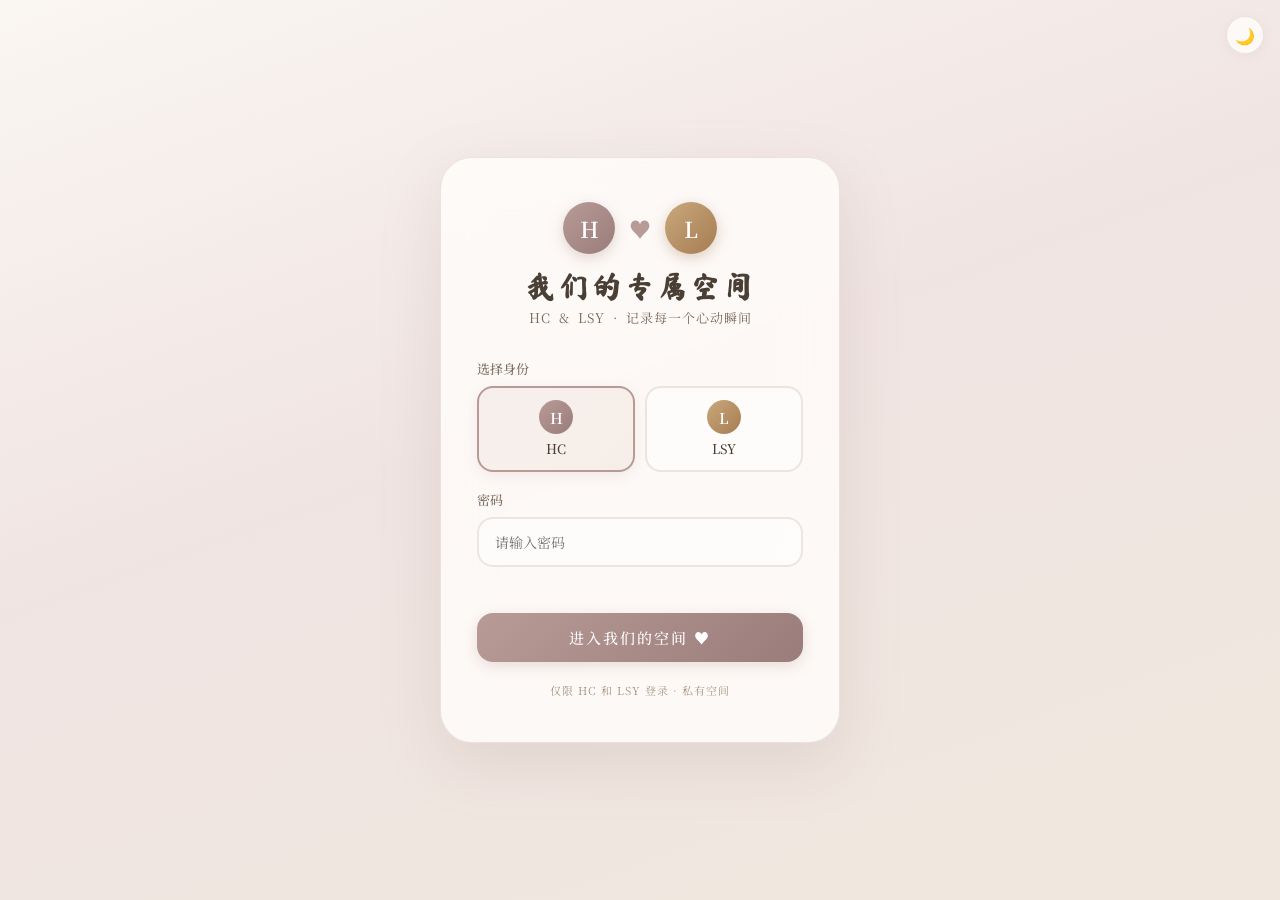
==== commit 59e9210a: "v48: FIX index.html UTF-8 corruption (was mojibake, white screen on all devices)" ====
--- a/index.html
+++ b/index.html
@@ -1,9 +1,9 @@
-﻿<!DOCTYPE html>
+<!DOCTYPE html>
 <html lang="zh-CN">
 <head>
     <meta charset="UTF-8">
     <meta name="viewport" content="width=device-width, initial-scale=1.0, maximum-scale=1.0, user-scalable=no">
-    <title>HC & LSY 路 鎴戜滑鐨勪笓灞炵┖闂?/title>
+    <title>HC & LSY · 我们的专属空间</title>
     <meta name="theme-color" content="#b89a97">
     <meta name="apple-mobile-web-app-capable" content="yes">
     <meta name="apple-mobile-web-app-status-bar-style" content="default">
@@ -11,7 +11,7 @@
     <link rel="manifest" href="manifest.json">
     <link rel="icon" type="image/svg+xml" href="icon.svg">
     <link rel="apple-touch-icon" href="icon.svg">
-    <link rel="stylesheet" href="css/style.css?v=46">
+    <link rel="stylesheet" href="css/style.css?v=48">
     <link rel="preconnect" href="https://fonts.googleapis.com">
     <link href="https://fonts.googleapis.com/css2?family=Ma+Shan+Zheng&family=Noto+Serif+SC:wght@300;400;500;600;700&display=swap" rel="stylesheet">
 </head>
@@ -20,377 +20,377 @@
     <div class="confetti-layer" id="confettiLayer"></div>
 
     <div class="music-control" id="musicControl" style="display:none;">
-        <button class="music-btn" id="musicToggle"><span class="music-icon" id="musicIcon">鈾?/span></button>
-        <div class="music-info"><span class="music-name" id="musicName">鏈缃煶涔?/span></div>
-    </div>
-    <button class="theme-toggle" id="themeToggle" title="鍒囨崲涓婚">馃寵</button>
-
-    <!-- 鐧诲綍椤?-->
+        <button class="music-btn" id="musicToggle"><span class="music-icon" id="musicIcon">♪</span></button>
+        <div class="music-info"><span class="music-name" id="musicName">未设置音乐</span></div>
+    </div>
+    <button class="theme-toggle" id="themeToggle" title="切换主题">🌙</button>
+
+    <!-- 登录页 -->
     <div class="login-page" id="loginPage">
         <div class="login-card">
             <div class="login-header">
-                <div class="couple-avatar"><span class="avatar-hc">H</span><span class="heart-icon">鈾?/span><span class="avatar-lsy">L</span></div>
-                <h1 class="login-title">鎴戜滑鐨勪笓灞炵┖闂?/h1>
-                <p class="login-subtitle">HC &nbsp;&amp;&nbsp; LSY &nbsp;路&nbsp; 璁板綍姣忎竴涓績鍔ㄧ灛闂?/p>
+                <div class="couple-avatar"><span class="avatar-hc">H</span><span class="heart-icon">♥</span><span class="avatar-lsy">L</span></div>
+                <h1 class="login-title">我们的专属空间</h1>
+                <p class="login-subtitle">HC &nbsp;&amp;&nbsp; LSY &nbsp;·&nbsp; 记录每一个心动瞬间</p>
             </div>
             <form class="login-form" id="loginForm">
-                <div class="form-group"><label>閫夋嫨韬唤</label>
+                <div class="form-group"><label>选择身份</label>
                     <div class="role-selector">
                         <button type="button" class="role-btn active" data-role="hc"><span class="role-initial">H</span><span class="role-name">HC</span></button>
                         <button type="button" class="role-btn" data-role="lsy"><span class="role-initial">L</span><span class="role-name">LSY</span></button>
                     </div>
                 </div>
-                <div class="form-group"><label for="password">瀵嗙爜</label><input type="password" id="password" placeholder="璇疯緭鍏ュ瘑鐮? autocomplete="off"></div>
+                <div class="form-group"><label for="password">密码</label><input type="password" id="password" placeholder="请输入密码" autocomplete="off"></div>
                 <div class="login-error" id="loginError"></div>
-                <button type="submit" class="login-btn">杩涘叆鎴戜滑鐨勭┖闂?鈾?/button>
+                <button type="submit" class="login-btn">进入我们的空间 ♥</button>
             </form>
-            <div class="login-footer"><p>浠呴檺 HC 鍜?LSY 鐧诲綍 路 绉佹湁绌洪棿</p></div>
-        </div>
-    </div>
-
-    <!-- 涓诲簲鐢?-->
+            <div class="login-footer"><p>仅限 HC 和 LSY 登录 · 私有空间</p></div>
+        </div>
+    </div>
+
+    <!-- 主应用 -->
     <div class="app-container" id="appContainer" style="display:none;">
         <nav class="app-nav">
-            <div class="nav-brand" data-view="home"><span class="nav-heart">鈾?/span><span class="nav-title">HC &amp; LSY</span></div>
+            <div class="nav-brand" data-view="home"><span class="nav-heart">♥</span><span class="nav-title">HC &amp; LSY</span></div>
             <div class="nav-menu">
-                <button class="nav-item active" data-view="home">棣栭〉</button>
-                <button class="nav-item" data-view="timeline">鏃跺厜杞?/button>
-                <button class="nav-item" data-view="gallery">鐓х墖澧?/button>
-                <button class="nav-item" data-view="diary">鐢熸椿鏃ヨ</button>
-                <button class="nav-item" data-view="wishes">蹇冩効娓呭崟</button>
-                <button class="nav-item" data-view="messages">鐣欒█鏉?/button>
-                <button class="nav-item" data-view="letters">瀹氭椂淇′欢</button>
-                <button class="nav-item" data-view="trips">鏃呰璁″垝</button>
-                <button class="nav-item" data-view="qa">闂瓟涔?/button>
-                <button class="nav-item" data-view="settings">璁剧疆</button>
+                <button class="nav-item active" data-view="home">首页</button>
+                <button class="nav-item" data-view="timeline">时光轴</button>
+                <button class="nav-item" data-view="gallery">照片墙</button>
+                <button class="nav-item" data-view="diary">生活日记</button>
+                <button class="nav-item" data-view="wishes">心愿清单</button>
+                <button class="nav-item" data-view="messages">留言板</button>
+                <button class="nav-item" data-view="letters">定时信件</button>
+                <button class="nav-item" data-view="trips">旅行计划</button>
+                <button class="nav-item" data-view="qa">问答书</button>
+                <button class="nav-item" data-view="settings">设置</button>
             </div>
             <div class="nav-user">
                 <span class="user-avatar" id="userAvatar">H</span>
                 <span class="user-name" id="userName">HC</span>
-                <button class="logout-btn" id="logoutBtn" title="閫€鍑?>鉁?/button>
+                <button class="logout-btn" id="logoutBtn" title="退出">✕</button>
             </div>
         </nav>
 
-        <!-- 鎵嬫満搴曢儴瀵艰埅 -->
+        <!-- 手机底部导航 -->
         <nav class="mobile-nav">
-            <button class="mobile-nav-item active" data-view="home"><span class="mobile-nav-icon">馃彔</span><span class="mobile-nav-label">棣栭〉</span></button>
-            <button class="mobile-nav-item" data-view="timeline"><span class="mobile-nav-icon">馃摉</span><span class="mobile-nav-label">鏃跺厜杞?/span></button>
-            <button class="mobile-nav-item" data-view="gallery"><span class="mobile-nav-icon">馃摲</span><span class="mobile-nav-label">鐓х墖</span></button>
-            <button class="mobile-nav-item" data-view="diary"><span class="mobile-nav-icon">馃摑</span><span class="mobile-nav-label">鏃ヨ</span></button>
-            <button class="mobile-nav-item" data-view="wishes"><span class="mobile-nav-icon">猸?/span><span class="mobile-nav-label">蹇冩効</span></button>
-            <button class="mobile-nav-item" data-view="settings"><span class="mobile-nav-icon">鈿欙笍</span><span class="mobile-nav-label">璁剧疆</span></button>
+            <button class="mobile-nav-item active" data-view="home"><span class="mobile-nav-icon">🏠</span><span class="mobile-nav-label">首页</span></button>
+            <button class="mobile-nav-item" data-view="timeline"><span class="mobile-nav-icon">📖</span><span class="mobile-nav-label">时光轴</span></button>
+            <button class="mobile-nav-item" data-view="gallery"><span class="mobile-nav-icon">📷</span><span class="mobile-nav-label">照片</span></button>
+            <button class="mobile-nav-item" data-view="diary"><span class="mobile-nav-icon">📝</span><span class="mobile-nav-label">日记</span></button>
+            <button class="mobile-nav-item" data-view="wishes"><span class="mobile-nav-icon">⭐</span><span class="mobile-nav-label">心愿</span></button>
+            <button class="mobile-nav-item" data-view="settings"><span class="mobile-nav-icon">⚙️</span><span class="mobile-nav-label">设置</span></button>
         </nav>
 
         <main class="app-main">
-            <!-- 棣栭〉 -->
+            <!-- 首页 -->
             <section class="view view-home active" id="viewHome">
                 <div class="hero-cover" id="heroCover">
                     <div class="hero-cover-bg" id="heroCoverBg"></div>
                     <div class="hero-cover-content">
                         <div class="hero-names"><span class="hero-name hc">HC</span><span class="hero-and">&amp;</span><span class="hero-name lsy">LSY</span></div>
-                        <div class="hero-days"><span class="hero-days-number" id="heroDaysNumber">0</span><span class="hero-days-text">澶?/span></div>
-                        <p class="hero-days-label">鎴戜滑宸茬粡鍦ㄤ竴璧?/p>
-                        <div class="hero-quote"><span class="quote-text" id="quoteText">鎰挎湁宀佹湀鍙洖棣栵紝涓斾互娣辨儏鍏辩櫧澶?/span></div>
-                        <button class="hero-quote-btn" id="heroQuoteBtn">鎹竴鍙?/button>
-                    </div>
-                    <a href="#homeContent" class="hero-scroll-hint" id="heroScrollHint"><span>鍚戜笅婊戝姩</span><span class="scroll-arrow">鈫?/span></a>
+                        <div class="hero-days"><span class="hero-days-number" id="heroDaysNumber">0</span><span class="hero-days-text">天</span></div>
+                        <p class="hero-days-label">我们已经在一起</p>
+                        <div class="hero-quote"><span class="quote-text" id="quoteText">愿有岁月可回首，且以深情共白头</span></div>
+                        <button class="hero-quote-btn" id="heroQuoteBtn">换一句</button>
+                    </div>
+                    <a href="#homeContent" class="hero-scroll-hint" id="heroScrollHint"><span>向下滑动</span><span class="scroll-arrow">↓</span></a>
                 </div>
                 <div id="homeContent"></div>
 
-                <!-- 澶╂皵鍗＄墖 -->
+                <!-- 天气卡片 -->
                 <div class="weather-section" id="weatherSection" style="display:none;">
                     <div class="weather-card" id="weatherCard1">
-                        <div class="weather-city" id="weatherCity1">鈥?/div>
-                        <div class="weather-main"><span class="weather-icon" id="weatherIcon1">鈽€锔?/span><span class="weather-temp" id="weatherTemp1">鈥斅?/span></div>
-                        <div class="weather-desc" id="weatherDesc1">鈥?/div>
+                        <div class="weather-city" id="weatherCity1">—</div>
+                        <div class="weather-main"><span class="weather-icon" id="weatherIcon1">☀️</span><span class="weather-temp" id="weatherTemp1">—°</span></div>
+                        <div class="weather-desc" id="weatherDesc1">—</div>
                     </div>
                     <div class="weather-card" id="weatherCard2">
-                        <div class="weather-city" id="weatherCity2">鈥?/div>
-                        <div class="weather-main"><span class="weather-icon" id="weatherIcon2">鈽€锔?/span><span class="weather-temp" id="weatherTemp2">鈥斅?/span></div>
-                        <div class="weather-desc" id="weatherDesc2">鈥?/div>
-                    </div>
-                </div>
-
-                <!-- 鎯充綘浜?-->
+                        <div class="weather-city" id="weatherCity2">—</div>
+                        <div class="weather-main"><span class="weather-icon" id="weatherIcon2">☀️</span><span class="weather-temp" id="weatherTemp2">—°</span></div>
+                        <div class="weather-desc" id="weatherDesc2">—</div>
+                    </div>
+                </div>
+
+                <!-- 想你了 -->
                 <div class="miss-you-section">
                     <div class="miss-you-card">
-                        <div class="miss-you-header"><h3>浠婂ぉ鎯充綘浜嗗悧</h3><span class="miss-you-date" id="missYouDate"></span></div>
+                        <div class="miss-you-header"><h3>今天想你了吗</h3><span class="miss-you-date" id="missYouDate"></span></div>
                         <div class="miss-you-buttons">
-                            <button class="miss-you-btn hc" id="missYouHc"><span class="miss-you-initial">H</span><span class="miss-you-label">HC 鎯充綘浜?/span><span class="miss-you-status" id="missHcStatus">鏈墦鍗?/span></button>
-                            <div class="miss-you-heart" id="missYouHeart">鈾?/div>
-                            <button class="miss-you-btn lsy" id="missYouLsy"><span class="miss-you-initial">L</span><span class="miss-you-label">LSY 鎯充綘浜?/span><span class="miss-you-status" id="missLsyStatus">鏈墦鍗?/span></button>
+                            <button class="miss-you-btn hc" id="missYouHc"><span class="miss-you-initial">H</span><span class="miss-you-label">HC 想你了</span><span class="miss-you-status" id="missHcStatus">未打卡</span></button>
+                            <div class="miss-you-heart" id="missYouHeart">♡</div>
+                            <button class="miss-you-btn lsy" id="missYouLsy"><span class="miss-you-initial">L</span><span class="miss-you-label">LSY 想你了</span><span class="miss-you-status" id="missLsyStatus">未打卡</span></button>
                         </div>
                         <div class="miss-you-result" id="missYouResult"></div>
                     </div>
                 </div>
 
-                <!-- 蹇嵎鍏ュ彛 -->
+                <!-- 快捷入口 -->
                 <div class="quick-access">
-                    <button class="quick-card" data-view="messages"><span class="quick-icon">馃拰</span><span class="quick-text">鐣欒█鏉?/span></button>
-                    <button class="quick-card" data-view="letters"><span class="quick-icon">鉁夛笍</span><span class="quick-text">瀹氭椂淇′欢</span></button>
-                    <button class="quick-card" data-view="trips"><span class="quick-icon">鉁堬笍</span><span class="quick-text">鏃呰璁″垝</span></button>
-                    <button class="quick-card" data-view="qa"><span class="quick-icon">馃拺</span><span class="quick-text">闂瓟涔?/span></button>
-                    <button class="quick-card" id="quickBlindbox"><span class="quick-icon">馃巵</span><span class="quick-text">绾︿細鐩茬洅</span></button>
-                    <button class="quick-card" id="quickAnnual"><span class="quick-icon">馃搳</span><span class="quick-text">骞村害鍥為【</span></button>
-                    <button class="quick-card" id="quickCollage"><span class="quick-icon">馃柤锔?/span><span class="quick-text">鐓х墖鎷艰创</span></button>
-                    <button class="quick-card" data-view="timeline"><span class="quick-icon">馃摉</span><span class="quick-text">鏃跺厜杞?/span></button>
-                </div>
-
-                <!-- 鍊掕鏃?-->
+                    <button class="quick-card" data-view="messages"><span class="quick-icon">💌</span><span class="quick-text">留言板</span></button>
+                    <button class="quick-card" data-view="letters"><span class="quick-icon">✉️</span><span class="quick-text">定时信件</span></button>
+                    <button class="quick-card" data-view="trips"><span class="quick-icon">✈️</span><span class="quick-text">旅行计划</span></button>
+                    <button class="quick-card" data-view="qa"><span class="quick-icon">💑</span><span class="quick-text">问答书</span></button>
+                    <button class="quick-card" id="quickBlindbox"><span class="quick-icon">🎁</span><span class="quick-text">约会盲盒</span></button>
+                    <button class="quick-card" id="quickAnnual"><span class="quick-icon">📊</span><span class="quick-text">年度回顾</span></button>
+                    <button class="quick-card" id="quickCollage"><span class="quick-icon">🖼️</span><span class="quick-text">照片拼贴</span></button>
+                    <button class="quick-card" data-view="timeline"><span class="quick-icon">📖</span><span class="quick-text">时光轴</span></button>
+                </div>
+
+                <!-- 倒计时 -->
                 <div class="home-section countdown-section">
-                    <div class="section-header"><h3>閲嶈鏃ュ瓙</h3><button class="link-btn" data-view="settings">绠＄悊 鈫?/button></div>
-                    <div class="countdown-grid" id="countdownGrid"><div class="empty-state">杩樻病鏈夋坊鍔犵邯蹇垫棩锛屽幓璁剧疆椤垫坊鍔犲惂 鈾?/div></div>
-                </div>
-
-                <!-- 缁熻 -->
+                    <div class="section-header"><h3>重要日子</h3><button class="link-btn" data-view="settings">管理 →</button></div>
+                    <div class="countdown-grid" id="countdownGrid"><div class="empty-state">还没有添加纪念日，去设置页添加吧 ♥</div></div>
+                </div>
+
+                <!-- 统计 -->
                 <div class="home-stats">
-                    <div class="stat-card"><div class="stat-icon">馃摲</div><div class="stat-number" id="photoCount">0</div><div class="stat-label">寮犵収鐗?/div></div>
-                    <div class="stat-card"><div class="stat-icon">馃摑</div><div class="stat-number" id="diaryCount">0</div><div class="stat-label">绡囨棩璁?/div></div>
-                    <div class="stat-card"><div class="stat-icon">猸?/div><div class="stat-number" id="wishCount">0</div><div class="stat-label">涓績鎰?/div></div>
-                    <div class="stat-card"><div class="stat-icon">馃拰</div><div class="stat-number" id="messageCount">0</div><div class="stat-label">鏉＄暀瑷€</div></div>
+                    <div class="stat-card"><div class="stat-icon">📷</div><div class="stat-number" id="photoCount">0</div><div class="stat-label">张照片</div></div>
+                    <div class="stat-card"><div class="stat-icon">📝</div><div class="stat-number" id="diaryCount">0</div><div class="stat-label">篇日记</div></div>
+                    <div class="stat-card"><div class="stat-icon">⭐</div><div class="stat-number" id="wishCount">0</div><div class="stat-label">个心愿</div></div>
+                    <div class="stat-card"><div class="stat-icon">💌</div><div class="stat-number" id="messageCount">0</div><div class="stat-label">条留言</div></div>
                 </div>
 
                 <div class="home-sections">
                     <div class="home-section">
-                        <div class="section-header"><h3>鏈€杩戠収鐗?/h3><button class="link-btn" data-view="gallery">鏌ョ湅鍏ㄩ儴 鈫?/button></div>
-                        <div class="recent-photos" id="recentPhotos"><div class="empty-state">杩樻病鏈夌収鐗囷紝鍘讳笂浼犵涓€寮犲惂 鈾?/div></div>
+                        <div class="section-header"><h3>最近照片</h3><button class="link-btn" data-view="gallery">查看全部 →</button></div>
+                        <div class="recent-photos" id="recentPhotos"><div class="empty-state">还没有照片，去上传第一张吧 ♥</div></div>
                     </div>
                     <div class="home-section">
-                        <div class="section-header"><h3>鏈€鏂版棩璁?/h3><button class="link-btn" data-view="diary">鏌ョ湅鍏ㄩ儴 鈫?/button></div>
-                        <div class="recent-diaries" id="recentDiaries"><div class="empty-state">杩樻病鏈夋棩璁帮紝璁板綍浠婂ぉ鐨勫績鎯呭惂 鈾?/div></div>
-                    </div>
-                </div>
-            </section>
-
-            <!-- 鏃跺厜杞?-->
+                        <div class="section-header"><h3>最新日记</h3><button class="link-btn" data-view="diary">查看全部 →</button></div>
+                        <div class="recent-diaries" id="recentDiaries"><div class="empty-state">还没有日记，记录今天的心情吧 ♥</div></div>
+                    </div>
+                </div>
+            </section>
+
+            <!-- 时光轴 -->
             <section class="view view-timeline" id="viewTimeline">
-                <div class="view-header"><div><h2>鏃跺厜杞?/h2><p class="view-desc">鎴戜滑鐨勬晠浜嬶紝鎸夋椂闂存祦娣?/p></div></div>
-                <div class="timeline-container" id="timelineContainer"><div class="empty-state large"><div class="empty-icon">馃摉</div><p>鏃跺厜杞磋繕鏄┖鐨?/p><p class="empty-hint">涓婁紶鐓х墖鎴栧啓鏃ヨ锛岃繖閲屼細璁板綍鎴戜滑鐨勬瘡涓€鍒?/p></div></div>
-            </section>
-
-            <!-- 鐓х墖澧?-->
+                <div class="view-header"><div><h2>时光轴</h2><p class="view-desc">我们的故事，按时间流淌</p></div></div>
+                <div class="timeline-container" id="timelineContainer"><div class="empty-state large"><div class="empty-icon">📖</div><p>时光轴还是空的</p><p class="empty-hint">上传照片或写日记，这里会记录我们的每一刻</p></div></div>
+            </section>
+
+            <!-- 照片墙 -->
             <section class="view view-gallery" id="viewGallery">
                 <div class="view-header">
-                    <div><h2>鐓х墖澧?/h2><p class="view-desc">璁板綍鎴戜滑鐨勬瘡涓€涓編濂界灛闂?/p></div>
+                    <div><h2>照片墙</h2><p class="view-desc">记录我们的每一个美好瞬间</p></div>
                     <div style="display:flex;gap:8px;">
-                        <button class="secondary-btn" id="slideshowBtn" style="padding:8px 14px;font-size:13px;">鈻?骞荤伅鐗?/button>
-                        <button class="primary-btn" id="uploadPhotoBtn">+ 涓婁紶</button>
+                        <button class="secondary-btn" id="slideshowBtn" style="padding:8px 14px;font-size:13px;">▶ 幻灯片</button>
+                        <button class="primary-btn" id="uploadPhotoBtn">+ 上传</button>
                     </div>
                 </div>
                 <div class="gallery-view-toggle" style="display:flex;gap:6px;margin-bottom:14px;">
-                    <button class="gallery-toggle-btn active" data-view="time" style="flex:1;padding:8px;border:1px solid var(--card-border);border-radius:10px;background:var(--card-bg);font-size:12px;color:var(--text-secondary);transition:all 0.3s;">馃搮 鎸夋椂闂?/button>
-                    <button class="gallery-toggle-btn" data-view="album" style="flex:1;padding:8px;border:1px solid var(--card-border);border-radius:10px;background:var(--card-bg);font-size:12px;color:var(--text-secondary);transition:all 0.3s;">馃搧 鎸夌浉鍐?/button>
-                </div>
-                <div class="gallery-container" id="galleryContainer"><div class="empty-state large"><div class="empty-icon">馃摲</div><p>杩樻病鏈夌収鐗?/p><p class="empty-hint">鐐瑰嚮涓婃柟鎸夐挳涓婁紶鎴戜滑鐨勭涓€寮犵収鐗?/p></div></div>
-            </section>
-
-            <!-- 鐢熸椿鏃ヨ -->
+                    <button class="gallery-toggle-btn active" data-view="time" style="flex:1;padding:8px;border:1px solid var(--card-border);border-radius:10px;background:var(--card-bg);font-size:12px;color:var(--text-secondary);transition:all 0.3s;">📅 按时间</button>
+                    <button class="gallery-toggle-btn" data-view="album" style="flex:1;padding:8px;border:1px solid var(--card-border);border-radius:10px;background:var(--card-bg);font-size:12px;color:var(--text-secondary);transition:all 0.3s;">📁 按相册</button>
+                </div>
+                <div class="gallery-container" id="galleryContainer"><div class="empty-state large"><div class="empty-icon">📷</div><p>还没有照片</p><p class="empty-hint">点击上方按钮上传我们的第一张照片</p></div></div>
+            </section>
+
+            <!-- 生活日记 -->
             <section class="view view-diary" id="viewDiary">
                 <div class="view-header">
-                    <div><h2>鐢熸椿鏃ヨ</h2><p class="view-desc">璁板綍姣忎竴澶╃殑蹇冩儏涓庢晠浜?/p></div>
-                    <button class="primary-btn" id="newDiaryBtn">+ 鍐欐棩璁?/button>
-                </div>
-                <div class="diary-timeline" id="diaryTimeline"><div class="empty-state large"><div class="empty-icon">馃摑</div><p>杩樻病鏈夋棩璁?/p><p class="empty-hint">鍐欎笅浠婂ぉ鍙戠敓鐨勫皬鏁呬簨鍚?/p></div></div>
-            </section>
-
-            <!-- 蹇冩効娓呭崟 -->
+                    <div><h2>生活日记</h2><p class="view-desc">记录每一天的心情与故事</p></div>
+                    <button class="primary-btn" id="newDiaryBtn">+ 写日记</button>
+                </div>
+                <div class="diary-timeline" id="diaryTimeline"><div class="empty-state large"><div class="empty-icon">📝</div><p>还没有日记</p><p class="empty-hint">写下今天发生的小故事吧</p></div></div>
+            </section>
+
+            <!-- 心愿清单 -->
             <section class="view view-wishes" id="viewWishes">
                 <div class="view-header">
-                    <div><h2>蹇冩効娓呭崟</h2><p class="view-desc">涓€璧锋兂鍋氱殑浜嬶紝涓€涓釜鍘诲疄鐜?/p></div>
-                    <button class="primary-btn" id="addWishBtn">+ 娣诲姞蹇冩効</button>
-                </div>
-                <div class="wishes-progress"><div class="progress-bar"><div class="progress-fill" id="wishProgressFill"></div></div><span class="progress-text" id="wishProgressText">0 / 0 宸插畬鎴?/span></div>
-                <div class="wishes-list" id="wishesList"><div class="empty-state large"><div class="empty-icon">猸?/div><p>杩樻病鏈夊績鎰?/p><p class="empty-hint">娣诲姞绗竴涓兂涓€璧峰畬鎴愮殑蹇冩効鍚?/p></div></div>
-            </section>
-
-            <!-- 鐣欒█鏉?-->
+                    <div><h2>心愿清单</h2><p class="view-desc">一起想做的事，一个个去实现</p></div>
+                    <button class="primary-btn" id="addWishBtn">+ 添加心愿</button>
+                </div>
+                <div class="wishes-progress"><div class="progress-bar"><div class="progress-fill" id="wishProgressFill"></div></div><span class="progress-text" id="wishProgressText">0 / 0 已完成</span></div>
+                <div class="wishes-list" id="wishesList"><div class="empty-state large"><div class="empty-icon">⭐</div><p>还没有心愿</p><p class="empty-hint">添加第一个想一起完成的心愿吧</p></div></div>
+            </section>
+
+            <!-- 留言板 -->
             <section class="view view-messages" id="viewMessages">
                 <div class="view-header">
-                    <div><h2>鐣欒█鏉?/h2><p class="view-desc">鎯冲TA璇寸殑璇濓紝鐣欏湪杩欓噷</p></div>
-                    <button class="primary-btn" id="addMessageBtn">+ 鍐欑暀瑷€</button>
-                </div>
-                <div class="messages-list" id="messagesList"><div class="empty-state large"><div class="empty-icon">馃拰</div><p>杩樻病鏈夌暀瑷€</p><p class="empty-hint">缁橳A鐣欑涓€鏉℃倓鎮勮瘽鍚?/p></div></div>
-            </section>
-
-            <!-- 瀹氭椂淇′欢 -->
+                    <div><h2>留言板</h2><p class="view-desc">想对TA说的话，留在这里</p></div>
+                    <button class="primary-btn" id="addMessageBtn">+ 写留言</button>
+                </div>
+                <div class="messages-list" id="messagesList"><div class="empty-state large"><div class="empty-icon">💌</div><p>还没有留言</p><p class="empty-hint">给TA留第一条悄悄话吧</p></div></div>
+            </section>
+
+            <!-- 定时信件 -->
             <section class="view view-letters" id="viewLetters">
                 <div class="view-header">
-                    <div><h2>瀹氭椂淇′欢</h2><p class="view-desc">鍐欑粰鏈潵鐨勪俊锛屽埌浜嗛偅澶╂墠鑳芥墦寮€</p></div>
-                    <button class="primary-btn" id="addLetterBtn">+ 鍐欎竴灏佷俊</button>
-                </div>
-                <div class="letters-list" id="lettersList"><div class="empty-state large"><div class="empty-icon">鉁夛笍</div><p>杩樻病鏈夊畾鏃朵俊浠?/p><p class="empty-hint">鍐欎竴灏佺粰鏈潵鐨勪俊鍚?/p></div></div>
-            </section>
-
-            <!-- 鏃呰璁″垝 -->
+                    <div><h2>定时信件</h2><p class="view-desc">写给未来的信，到了那天才能打开</p></div>
+                    <button class="primary-btn" id="addLetterBtn">+ 写一封信</button>
+                </div>
+                <div class="letters-list" id="lettersList"><div class="empty-state large"><div class="empty-icon">✉️</div><p>还没有定时信件</p><p class="empty-hint">写一封给未来的信吧</p></div></div>
+            </section>
+
+            <!-- 旅行计划 -->
             <section class="view view-trips" id="viewTrips">
                 <div class="view-header">
-                    <div><h2>鏃呰璁″垝</h2><p class="view-desc">瑙勫垝鎴戜滑鐨勪笅涓€娆″嚭鍙?/p></div>
-                    <button class="primary-btn" id="addTripBtn">+ 鏂板缓璁″垝</button>
-                </div>
-                <div class="trips-list" id="tripsList"><div class="empty-state large"><div class="empty-icon">鉁堬笍</div><p>杩樻病鏈夋梾琛岃鍒?/p><p class="empty-hint">瑙勫垝鎴戜滑鐨勭涓€娆℃梾琛屽惂</p></div></div>
-            </section>
-
-            <!-- 闂瓟涔?-->
+                    <div><h2>旅行计划</h2><p class="view-desc">规划我们的下一次出发</p></div>
+                    <button class="primary-btn" id="addTripBtn">+ 新建计划</button>
+                </div>
+                <div class="trips-list" id="tripsList"><div class="empty-state large"><div class="empty-icon">✈️</div><p>还没有旅行计划</p><p class="empty-hint">规划我们的第一次旅行吧</p></div></div>
+            </section>
+
+            <!-- 问答书 -->
             <section class="view view-qa" id="viewQa">
                 <div class="view-header">
-                    <div><h2>鎯呬荆闂瓟涔?/h2><p class="view-desc">涓€涓釜闂锛岀Н绱垚鎴戜滑鐨勪笓灞為棶绛斾功</p></div>
-                </div>
-                <div class="qa-progress"><div class="progress-bar"><div class="progress-fill" id="qaProgressFill"></div></div><span class="progress-text" id="qaProgressText">0 / 0 宸插洖绛?/span></div>
-                <div class="qa-list" id="qaList"><div class="empty-state large"><div class="empty-icon">馃拺</div><p>鍔犺浇闂涓?..</p></div></div>
-            </section>
-
-            <!-- 璁剧疆 -->
+                    <div><h2>情侣问答书</h2><p class="view-desc">一个个问题，积累成我们的专属问答书</p></div>
+                </div>
+                <div class="qa-progress"><div class="progress-bar"><div class="progress-fill" id="qaProgressFill"></div></div><span class="progress-text" id="qaProgressText">0 / 0 已回答</span></div>
+                <div class="qa-list" id="qaList"><div class="empty-state large"><div class="empty-icon">💑</div><p>加载问题中...</p></div></div>
+            </section>
+
+            <!-- 设置 -->
             <section class="view view-settings" id="viewSettings">
-                <div class="view-header"><div><h2>璁剧疆</h2><p class="view-desc">閰嶇疆绌洪棿鍙傛暟涓庝釜浜哄亸濂?/p></div></div>
+                <div class="view-header"><div><h2>设置</h2><p class="view-desc">配置空间参数与个人偏好</p></div></div>
                 <div class="settings-container">
                     <div class="settings-card" style="border:2px solid var(--primary-light);background:linear-gradient(135deg,rgba(184,154,151,0.08),rgba(201,168,124,0.06));">
-                        <h3 style="display:flex;align-items:center;gap:8px;">馃懁 褰撳墠璐﹀彿</h3>
-                        <p class="settings-desc">褰撳墠鐧诲綍韬唤锛屽彲閫€鍑哄悗鍒囨崲鍏朵粬璐﹀彿</p>
+                        <h3 style="display:flex;align-items:center;gap:8px;">👤 当前账号</h3>
+                        <p class="settings-desc">当前登录身份，可退出后切换其他账号</p>
                         <div style="display:flex;align-items:center;justify-content:space-between;flex-wrap:wrap;gap:10px;">
                             <div style="display:flex;align-items:center;gap:10px;">
                                 <span class="user-avatar" id="settingsUserAvatar" style="width:36px;height:36px;font-size:15px;">H</span>
                                 <div>
                                     <div style="font-size:15px;font-weight:600;color:var(--text-primary);" id="settingsUserName">HC</div>
-                                    <div style="font-size:11px;color:var(--text-light);" id="settingsUserHint">鎯呬荆璐﹀彿</div>
+                                    <div style="font-size:11px;color:var(--text-light);" id="settingsUserHint">情侣账号</div>
                                 </div>
                             </div>
-                            <button class="danger-btn" id="settingsLogoutBtn" style="padding:10px 20px;font-size:13px;">閫€鍑虹櫥褰?/ 鍒囨崲璐﹀彿</button>
+                            <button class="danger-btn" id="settingsLogoutBtn" style="padding:10px 20px;font-size:13px;">退出登录 / 切换账号</button>
                         </div>
                     </div>
-                    <div class="settings-card"><h3>棣栭〉灏侀潰</h3><p class="settings-desc">涓婁紶涓€寮犲悎鐓т綔涓洪椤靛皝闈㈣儗鏅?/p>
-                        <div class="settings-row"><button class="secondary-btn" id="uploadCoverBtn">閫夋嫨灏侀潰鍥?/button><button class="danger-btn" id="removeCoverBtn" style="display:none;">绉婚櫎</button><span class="cover-status" id="coverStatus">浣跨敤榛樿娓愬彉</span></div>
+                    <div class="settings-card"><h3>首页封面</h3><p class="settings-desc">上传一张合照作为首页封面背景</p>
+                        <div class="settings-row"><button class="secondary-btn" id="uploadCoverBtn">选择封面图</button><button class="danger-btn" id="removeCoverBtn" style="display:none;">移除</button><span class="cover-status" id="coverStatus">使用默认渐变</span></div>
                         <input type="file" id="coverInput" accept="image/*" hidden>
                     </div>
-                    <div class="settings-card"><h3>鍦ㄤ竴璧风殑鏃ユ湡</h3><p class="settings-desc">璁剧疆鎴戜滑鍦ㄤ竴璧风殑绾康鏃?/p>
-                        <div class="settings-row"><input type="date" id="anniversaryDate" class="settings-input"><button class="secondary-btn" id="saveAnniversaryBtn">淇濆瓨</button></div>
-                    </div>
-                    <div class="settings-card"><h3>绾康鏃ョ鐞?/h3><p class="settings-desc">娣诲姞鐢熸棩銆佹梾琛屾棩绛夛紝棣栭〉鏄剧ず鍊掕鏃?/p>
+                    <div class="settings-card"><h3>在一起的日期</h3><p class="settings-desc">设置我们在一起的纪念日</p>
+                        <div class="settings-row"><input type="date" id="anniversaryDate" class="settings-input"><button class="secondary-btn" id="saveAnniversaryBtn">保存</button></div>
+                    </div>
+                    <div class="settings-card"><h3>纪念日管理</h3><p class="settings-desc">添加生日、旅行日等，首页显示倒计时</p>
                         <div class="anniversary-list" id="anniversaryList"></div>
-                        <div class="settings-row mt-16"><input type="text" id="newAnnivName" class="settings-input" placeholder="鍚嶇О"><input type="date" id="newAnnivDate" class="settings-input"><button class="secondary-btn" id="addAnnivBtn">娣诲姞</button></div>
-                    </div>
-                    <div class="settings-card"><h3>寮傚湴澶╂皵</h3><p class="settings-desc">璁剧疆涓や汉鎵€鍦ㄥ煄甯傦紝棣栭〉鏄剧ず涓ゅ湴澶╂皵</p>
-                        <div class="settings-row"><input type="text" id="weatherCity1Input" class="settings-input" placeholder="HC 鎵€鍦ㄥ煄甯?><input type="text" id="weatherCity2Input" class="settings-input" placeholder="LSY 鎵€鍦ㄥ煄甯?><button class="secondary-btn" id="saveWeatherBtn">淇濆瓨</button></div>
-                    </div>
-                    <div class="settings-card"><h3>鐢熺悊鏈熸彁閱?/h3><p class="settings-desc">璁板綍涓婃鐢熺悊鏈熸棩鏈燂紝棰勮涓嬫鏃堕棿</p>
-                        <div class="settings-row"><input type="date" id="periodDate" class="settings-input"><input type="number" id="periodCycle" class="settings-input" placeholder="鍛ㄦ湡(澶?锛岄粯璁?8" min="20" max="40"><button class="secondary-btn" id="savePeriodBtn">淇濆瓨</button></div>
+                        <div class="settings-row mt-16"><input type="text" id="newAnnivName" class="settings-input" placeholder="名称"><input type="date" id="newAnnivDate" class="settings-input"><button class="secondary-btn" id="addAnnivBtn">添加</button></div>
+                    </div>
+                    <div class="settings-card"><h3>异地天气</h3><p class="settings-desc">设置两人所在城市，首页显示两地天气</p>
+                        <div class="settings-row"><input type="text" id="weatherCity1Input" class="settings-input" placeholder="HC 所在城市"><input type="text" id="weatherCity2Input" class="settings-input" placeholder="LSY 所在城市"><button class="secondary-btn" id="saveWeatherBtn">保存</button></div>
+                    </div>
+                    <div class="settings-card"><h3>生理期提醒</h3><p class="settings-desc">记录上次生理期日期，预计下次时间</p>
+                        <div class="settings-row"><input type="date" id="periodDate" class="settings-input"><input type="number" id="periodCycle" class="settings-input" placeholder="周期(天)，默认28" min="20" max="40"><button class="secondary-btn" id="savePeriodBtn">保存</button></div>
                         <div class="period-info" id="periodInfo" style="display:none;margin-top:10px;font-size:13px;color:var(--text-secondary);"></div>
                     </div>
-                    <div class="settings-card"><h3>鑳屾櫙闊充箰</h3><p class="settings-desc">涓婁紶涓€棣栧睘浜庢垜浠殑姝?/p>
-                        <div class="settings-row"><button class="secondary-btn" id="uploadMusicBtn">閫夋嫨闊充箰鏂囦欢</button><span class="music-status" id="musicStatus">鏈缃?/span><button class="danger-btn" id="removeMusicBtn" style="display:none;">绉婚櫎</button></div>
+                    <div class="settings-card"><h3>背景音乐</h3><p class="settings-desc">上传一首属于我们的歌</p>
+                        <div class="settings-row"><button class="secondary-btn" id="uploadMusicBtn">选择音乐文件</button><span class="music-status" id="musicStatus">未设置</span><button class="danger-btn" id="removeMusicBtn" style="display:none;">移除</button></div>
                         <input type="file" id="musicFileInput" accept="audio/*" hidden>
                     </div>
-                    <div class="settings-card"><h3>澶栬</h3><p class="settings-desc">娣辫壊妯″紡 / 娴呰壊妯″紡鍒囨崲</p>
-                        <div class="settings-row"><button class="secondary-btn" id="darkModeBtn">馃寵 鍒囨崲娣辫壊妯″紡</button></div>
+                    <div class="settings-card"><h3>外观</h3><p class="settings-desc">深色模式 / 浅色模式切换</p>
+                        <div class="settings-row"><button class="secondary-btn" id="darkModeBtn">🌙 切换深色模式</button></div>
                     </div>
                     <div id="githubConfigSection" style="display:none;">
-                    <div class="settings-card"><h3>GitHub 鏁版嵁鍚屾</h3><p class="settings-desc">閰嶇疆鍚庢暟鎹嚜鍔ㄥ悓姝ュ埌浠撳簱锛屽疄鐜板璁惧鏁版嵁鍏变韩</p>
-                        <div class="settings-group"><label>浠撳簱鎵€鏈夎€?/label><input type="text" id="githubOwner" class="settings-input" placeholder="GitHub鐢ㄦ埛鍚?></div>
-                        <div class="settings-group"><label>浠撳簱鍚嶇О</label><input type="text" id="githubRepo" class="settings-input" placeholder="浠撳簱鍚?></div>
-                        <div class="settings-group"><label>Token</label><input type="password" id="githubToken" class="settings-input" placeholder="github_pat_xxx"><p class="settings-hint">闇€瑕?Contents 璇诲啓鏉冮檺</p></div>
-                        <button class="secondary-btn" id="saveGithubBtn">淇濆瓨閰嶇疆</button><span class="config-status" id="githubStatus"></span>
-                    </div>
-                    </div>
-                    <div class="settings-card"><h3>瀵嗙爜绠＄悊</h3><p class="settings-desc">淇敼 HC 鎴?LSY 鐨勭櫥褰曞瘑鐮?/p>
-                        <div class="settings-group"><label>淇敼璋佺殑瀵嗙爜</label><select id="pwdTarget" class="settings-input"><option value="hc">HC</option><option value="lsy">LSY</option></select></div>
-                        <div class="settings-group"><label>鏂板瘑鐮?/label><input type="password" id="newPassword" class="settings-input" placeholder="鑷冲皯4浣?></div>
-                        <button class="secondary-btn" id="changePwdBtn">淇敼瀵嗙爜</button>
-                    </div>
-                    <div class="settings-card"><h3>鏁版嵁绠＄悊</h3><p class="settings-desc">瀵煎嚭銆佸鍏ャ€佹竻绌烘暟鎹?/p>
-                        <div class="settings-row"><button class="secondary-btn" id="exportDataBtn">瀵煎嚭鏁版嵁</button><button class="secondary-btn" id="importDataBtn">瀵煎叆鏁版嵁</button><button class="danger-btn" id="clearDataBtn">娓呯┖鏈湴鏁版嵁</button></div>
+                    <div class="settings-card"><h3>GitHub 数据同步</h3><p class="settings-desc">配置后数据自动同步到仓库，实现多设备数据共享</p>
+                        <div class="settings-group"><label>仓库所有者</label><input type="text" id="githubOwner" class="settings-input" placeholder="GitHub用户名"></div>
+                        <div class="settings-group"><label>仓库名称</label><input type="text" id="githubRepo" class="settings-input" placeholder="仓库名"></div>
+                        <div class="settings-group"><label>Token</label><input type="password" id="githubToken" class="settings-input" placeholder="github_pat_xxx"><p class="settings-hint">需要 Contents 读写权限</p></div>
+                        <button class="secondary-btn" id="saveGithubBtn">保存配置</button><span class="config-status" id="githubStatus"></span>
+                    </div>
+                    </div>
+                    <div class="settings-card"><h3>密码管理</h3><p class="settings-desc">修改 HC 或 LSY 的登录密码</p>
+                        <div class="settings-group"><label>修改谁的密码</label><select id="pwdTarget" class="settings-input"><option value="hc">HC</option><option value="lsy">LSY</option></select></div>
+                        <div class="settings-group"><label>新密码</label><input type="password" id="newPassword" class="settings-input" placeholder="至少4位"></div>
+                        <button class="secondary-btn" id="changePwdBtn">修改密码</button>
+                    </div>
+                    <div class="settings-card"><h3>数据管理</h3><p class="settings-desc">导出、导入、清空数据</p>
+                        <div class="settings-row"><button class="secondary-btn" id="exportDataBtn">导出数据</button><button class="secondary-btn" id="importDataBtn">导入数据</button><button class="danger-btn" id="clearDataBtn">清空本地数据</button></div>
                         <input type="file" id="importInput" accept=".json" hidden>
                     </div>
-                    <div class="settings-card"><h3>鐩稿唽绠＄悊</h3><p class="settings-desc">绠＄悊鐓х墖鍒嗙被鐩稿唽锛屼笂浼犳椂鍙€夋嫨褰掑睘鐩稿唽</p>
+                    <div class="settings-card"><h3>相册管理</h3><p class="settings-desc">管理照片分类相册，上传时可选择归属相册</p>
                         <div class="album-list" id="albumList" style="display:flex;flex-direction:column;gap:6px;margin-bottom:10px;max-height:180px;overflow-y:auto;"></div>
-                        <div class="settings-row"><input type="text" id="newAlbumName" class="settings-input" placeholder="鏂扮浉鍐屽悕绉?><button class="secondary-btn" id="addAlbumBtn">娣诲姞鐩稿唽</button></div>
-                    </div>
-                    <div class="settings-card"><h3>鍥炴敹绔?/h3><p class="settings-desc">鍒犻櫎鐨勫唴瀹规殏瀛?澶╋紝鍙仮澶?/p>
-                        <div class="recycle-list" id="recycleList"><div class="empty-state" style="padding:12px;">鍥炴敹绔欎负绌?/div></div>
+                        <div class="settings-row"><input type="text" id="newAlbumName" class="settings-input" placeholder="新相册名称"><button class="secondary-btn" id="addAlbumBtn">添加相册</button></div>
+                    </div>
+                    <div class="settings-card"><h3>回收站</h3><p class="settings-desc">删除的内容暂存7天，可恢复</p>
+                        <div class="recycle-list" id="recycleList"><div class="empty-state" style="padding:12px;">回收站为空</div></div>
                     </div>
                 </div>
             </section>
         </main>
     </div>
 
-    <!-- 涓婁紶鐓х墖寮圭獥 -->
+    <!-- 上传照片弹窗 -->
     <div class="modal" id="uploadModal">
         <div class="modal-content">
-            <div class="modal-header"><h3>涓婁紶鐓х墖/瑙嗛</h3><button class="modal-close" data-close="uploadModal">鉁?/button></div>
+            <div class="modal-header"><h3>上传照片/视频</h3><button class="modal-close" data-close="uploadModal">✕</button></div>
             <div class="modal-body">
                 <div class="upload-area" id="uploadArea">
-                    <div class="upload-icon">馃摳</div><p>鐐瑰嚮鎴栨嫋鎷芥枃浠跺埌姝ゅ</p><p class="upload-hint">鏀寔 JPG銆丳NG銆乄EBP銆丮P4锛屽彲澶氶€?/p>
+                    <div class="upload-icon">📸</div><p>点击或拖拽文件到此处</p><p class="upload-hint">支持 JPG、PNG、WEBP、MP4，可多选</p>
                     <input type="file" id="photoInput" accept="image/*,video/*" multiple hidden>
                 </div>
                 <div class="upload-preview" id="uploadPreview"></div>
-                <div class="form-group"><label>鎻忚堪锛堝彲閫夛級</label><input type="text" id="photoCaption" class="settings-input" placeholder="缁欒繖浜涘唴瀹瑰啓鍙ヨ瘽..."></div>
-                <div class="form-group"><label>鏃ユ湡</label><input type="date" id="photoDate" class="settings-input"></div>
-                <div class="form-group"><label>鐩稿唽</label><select id="photoAlbum" class="settings-input"></select></div>
-            </div>
-            <div class="modal-footer"><button class="secondary-btn" data-close="uploadModal">鍙栨秷</button><button class="primary-btn" id="confirmUploadBtn">涓婁紶</button></div>
-        </div>
-    </div>
-
-    <!-- 鍐欐棩璁板脊绐?-->
+                <div class="form-group"><label>描述（可选）</label><input type="text" id="photoCaption" class="settings-input" placeholder="给这些内容写句话..."></div>
+                <div class="form-group"><label>日期</label><input type="date" id="photoDate" class="settings-input"></div>
+                <div class="form-group"><label>相册</label><select id="photoAlbum" class="settings-input"></select></div>
+            </div>
+            <div class="modal-footer"><button class="secondary-btn" data-close="uploadModal">取消</button><button class="primary-btn" id="confirmUploadBtn">上传</button></div>
+        </div>
+    </div>
+
+    <!-- 写日记弹窗 -->
     <div class="modal" id="diaryModal">
         <div class="modal-content modal-wide">
-            <div class="modal-header"><h3 id="diaryModalTitle">鍐欐棩璁?/h3><button class="modal-close" data-close="diaryModal">鉁?/button></div>
-            <div class="modal-body">
-                <div class="form-group"><label>鏍囬</label><input type="text" id="diaryTitle" class="settings-input" placeholder="缁欎粖澶╄捣涓爣棰?.."></div>
+            <div class="modal-header"><h3 id="diaryModalTitle">写日记</h3><button class="modal-close" data-close="diaryModal">✕</button></div>
+            <div class="modal-body">
+                <div class="form-group"><label>标题</label><input type="text" id="diaryTitle" class="settings-input" placeholder="给今天起个标题..."></div>
                 <div class="form-row">
-                    <div class="form-group flex-1"><label>鏃ユ湡</label><input type="date" id="diaryDate" class="settings-input"></div>
-                    <div class="form-group flex-1"><label>蹇冩儏</label>
+                    <div class="form-group flex-1"><label>日期</label><input type="date" id="diaryDate" class="settings-input"></div>
+                    <div class="form-group flex-1"><label>心情</label>
                         <div class="mood-selector">
-                            <button type="button" class="mood-btn" data-mood="馃槉">馃槉</button><button type="button" class="mood-btn" data-mood="馃グ">馃グ</button>
-                            <button type="button" class="mood-btn" data-mood="馃槃">馃槃</button><button type="button" class="mood-btn" data-mood="馃槍">馃槍</button>
-                            <button type="button" class="mood-btn" data-mood="馃槩">馃槩</button><button type="button" class="mood-btn" data-mood="馃槨">馃槨</button>
-                            <button type="button" class="mood-btn" data-mood="馃">馃</button><button type="button" class="mood-btn" data-mood="馃槾">馃槾</button>
+                            <button type="button" class="mood-btn" data-mood="😊">😊</button><button type="button" class="mood-btn" data-mood="🥰">🥰</button>
+                            <button type="button" class="mood-btn" data-mood="😄">😄</button><button type="button" class="mood-btn" data-mood="😌">😌</button>
+                            <button type="button" class="mood-btn" data-mood="😢">😢</button><button type="button" class="mood-btn" data-mood="😡">😡</button>
+                            <button type="button" class="mood-btn" data-mood="🤔">🤔</button><button type="button" class="mood-btn" data-mood="😴">😴</button>
                         </div>
                     </div>
                 </div>
-                <div class="form-group"><label>鏃ヨ妯℃澘锛堝彲閫夛級</label>
+                <div class="form-group"><label>日记模板（可选）</label>
                     <div class="diary-template-selector" id="diaryTemplateSelector">
-                        <button type="button" class="diary-template-btn" data-tpl="daily">鈽?鏃ュ父纰庣蹇?/button>
-                        <button type="button" class="diary-template-btn" data-tpl="travel">鉁堬笍 鏃呰鏃ヨ</button>
-                        <button type="button" class="diary-template-btn" data-tpl="anniversary">馃帀 绾康鏃?/button>
-                        <button type="button" class="diary-template-btn" data-tpl="food">馃崪 缇庨璁板綍</button>
-                        <button type="button" class="diary-template-btn" data-tpl="reconcile">馃挐 鍚垫灦鍜屽ソ</button>
-                        <button type="button" class="diary-template-btn" data-tpl="blank">馃摑 绌虹櫧</button>
-                    </div>
-                </div>
-                <div class="form-group"><label>鍐呭</label><textarea id="diaryContent" class="settings-input diary-textarea" placeholder="浠婂ぉ鍙戠敓浜嗕粈涔堝憿..."></textarea></div>
-                <div class="form-group"><label>鎻掑叆鐓х墖锛堝彲閫夛級</label>
+                        <button type="button" class="diary-template-btn" data-tpl="daily">☕ 日常碎碎念</button>
+                        <button type="button" class="diary-template-btn" data-tpl="travel">✈️ 旅行日记</button>
+                        <button type="button" class="diary-template-btn" data-tpl="anniversary">🎉 纪念日</button>
+                        <button type="button" class="diary-template-btn" data-tpl="food">🍜 美食记录</button>
+                        <button type="button" class="diary-template-btn" data-tpl="reconcile">💝 吵架和好</button>
+                        <button type="button" class="diary-template-btn" data-tpl="blank">📝 空白</button>
+                    </div>
+                </div>
+                <div class="form-group"><label>内容</label><textarea id="diaryContent" class="settings-input diary-textarea" placeholder="今天发生了什么呢..."></textarea></div>
+                <div class="form-group"><label>插入照片（可选）</label>
                     <div class="diary-photo-area">
                         <div class="diary-photos-preview" id="diaryPhotosPreview"></div>
-                        <button type="button" class="secondary-btn" id="diaryAddPhotoBtn">+ 娣诲姞鐓х墖</button>
+                        <button type="button" class="secondary-btn" id="diaryAddPhotoBtn">+ 添加照片</button>
                         <input type="file" id="diaryPhotoInput" accept="image/*" multiple hidden>
                     </div>
                 </div>
                 <div class="form-group" style="display:flex;gap:10px;align-items:center;">
-                    <button type="button" class="secondary-btn" id="diaryShareBtn">馃摛 鐢熸垚鍒嗕韩鍗＄墖</button>
-                </div>
-            </div>
-            <div class="modal-footer"><button class="secondary-btn" data-close="diaryModal">鍙栨秷</button><button class="primary-btn" id="saveDiaryBtn">淇濆瓨</button></div>
-        </div>
-    </div>
-
-    <!-- 蹇冩効寮圭獥 -->
+                    <button type="button" class="secondary-btn" id="diaryShareBtn">📤 生成分享卡片</button>
+                </div>
+            </div>
+            <div class="modal-footer"><button class="secondary-btn" data-close="diaryModal">取消</button><button class="primary-btn" id="saveDiaryBtn">保存</button></div>
+        </div>
+    </div>
+
+    <!-- 心愿弹窗 -->
     <div class="modal" id="wishModal">
         <div class="modal-content">
-            <div class="modal-header"><h3 id="wishModalTitle">娣诲姞蹇冩効</h3><button class="modal-close" data-close="wishModal">鉁?/button></div>
-            <div class="modal-body">
-                <div class="form-group"><label>蹇冩効鍐呭</label><input type="text" id="wishContent" class="settings-input" placeholder="渚嬪锛氫竴璧峰幓鐪嬫捣"></div>
-                <div class="form-group"><label>鍒嗙被</label><select id="wishCategory" class="settings-input"><option value="鏃呰">鏃呰</option><option value="缇庨">缇庨</option><option value="鐢熸椿">鐢熸椿</option><option value="绀肩墿">绀肩墿</option><option value="鍏朵粬">鍏朵粬</option></select></div>
-            </div>
-            <div class="modal-footer"><button class="secondary-btn" data-close="wishModal">鍙栨秷</button><button class="primary-btn" id="saveWishBtn">淇濆瓨</button></div>
-        </div>
-    </div>
-
-    <!-- 鐣欒█寮圭獥 -->
+            <div class="modal-header"><h3 id="wishModalTitle">添加心愿</h3><button class="modal-close" data-close="wishModal">✕</button></div>
+            <div class="modal-body">
+                <div class="form-group"><label>心愿内容</label><input type="text" id="wishContent" class="settings-input" placeholder="例如：一起去看海"></div>
+                <div class="form-group"><label>分类</label><select id="wishCategory" class="settings-input"><option value="旅行">旅行</option><option value="美食">美食</option><option value="生活">生活</option><option value="礼物">礼物</option><option value="其他">其他</option></select></div>
+            </div>
+            <div class="modal-footer"><button class="secondary-btn" data-close="wishModal">取消</button><button class="primary-btn" id="saveWishBtn">保存</button></div>
+        </div>
+    </div>
+
+    <!-- 留言弹窗 -->
     <div class="modal" id="messageModal">
         <div class="modal-content">
-            <div class="modal-header"><h3>鍐欑暀瑷€</h3><button class="modal-close" data-close="messageModal">鉁?/button></div>
-            <div class="modal-body">
-                <div class="form-group"><label>鐣欒█鍐呭</label><textarea id="messageContent" class="settings-input diary-textarea" placeholder="鎯冲TA璇寸殑璇?.."></textarea></div>
-                <div class="form-group"><label>渚跨棰滆壊</label>
+            <div class="modal-header"><h3>写留言</h3><button class="modal-close" data-close="messageModal">✕</button></div>
+            <div class="modal-body">
+                <div class="form-group"><label>留言内容</label><textarea id="messageContent" class="settings-input diary-textarea" placeholder="想对TA说的话..."></textarea></div>
+                <div class="form-group"><label>便签颜色</label>
                     <div class="color-selector">
                         <button type="button" class="color-btn active" data-color="pink" style="background:#f5c6cf;"></button>
                         <button type="button" class="color-btn" data-color="cream" style="background:#f0e0c8;"></button>
@@ -400,91 +400,91 @@
                     </div>
                 </div>
             </div>
-            <div class="modal-footer"><button class="secondary-btn" data-close="messageModal">鍙栨秷</button><button class="primary-btn" id="saveMessageBtn">鍙戦€?/button></div>
-        </div>
-    </div>
-
-    <!-- 瀹氭椂淇′欢寮圭獥 -->
+            <div class="modal-footer"><button class="secondary-btn" data-close="messageModal">取消</button><button class="primary-btn" id="saveMessageBtn">发送</button></div>
+        </div>
+    </div>
+
+    <!-- 定时信件弹窗 -->
     <div class="modal" id="letterModal">
         <div class="modal-content modal-wide">
-            <div class="modal-header"><h3>鍐欎竴灏佷俊</h3><button class="modal-close" data-close="letterModal">鉁?/button></div>
-            <div class="modal-body">
-                <div class="form-group"><label>淇′欢鏍囬</label><input type="text" id="letterTitle" class="settings-input" placeholder="缁欒繖灏佷俊璧蜂釜鏍囬..."></div>
-                <div class="form-group"><label>瑙ｉ攣鏃ユ湡</label><input type="date" id="letterUnlockDate" class="settings-input"></div>
-                <div class="form-group"><label>淇′欢鍐呭</label><textarea id="letterContent" class="settings-input diary-textarea" style="min-height:200px;" placeholder="鍐欑粰鏈潵鐨勮瘽..."></textarea></div>
-            </div>
-            <div class="modal-footer"><button class="secondary-btn" data-close="letterModal">鍙栨秷</button><button class="primary-btn" id="saveLetterBtn">灏佸瓨淇′欢</button></div>
-        </div>
-    </div>
-
-    <!-- 鏌ョ湅淇′欢寮圭獥 -->
+            <div class="modal-header"><h3>写一封信</h3><button class="modal-close" data-close="letterModal">✕</button></div>
+            <div class="modal-body">
+                <div class="form-group"><label>信件标题</label><input type="text" id="letterTitle" class="settings-input" placeholder="给这封信起个标题..."></div>
+                <div class="form-group"><label>解锁日期</label><input type="date" id="letterUnlockDate" class="settings-input"></div>
+                <div class="form-group"><label>信件内容</label><textarea id="letterContent" class="settings-input diary-textarea" style="min-height:200px;" placeholder="写给未来的话..."></textarea></div>
+            </div>
+            <div class="modal-footer"><button class="secondary-btn" data-close="letterModal">取消</button><button class="primary-btn" id="saveLetterBtn">封存信件</button></div>
+        </div>
+    </div>
+
+    <!-- 查看信件弹窗 -->
     <div class="modal" id="letterViewModal">
         <div class="modal-content modal-wide">
-            <div class="modal-header"><h3 id="letterViewTitle">淇′欢</h3><button class="modal-close" data-close="letterViewModal">鉁?/button></div>
+            <div class="modal-header"><h3 id="letterViewTitle">信件</h3><button class="modal-close" data-close="letterViewModal">✕</button></div>
             <div class="modal-body">
                 <div class="letter-view-meta" id="letterViewMeta"></div>
                 <div class="letter-view-content" id="letterViewContent"></div>
             </div>
-            <div class="modal-footer"><button class="secondary-btn" data-close="letterViewModal">鍏抽棴</button></div>
-        </div>
-    </div>
-
-    <!-- 鏃呰璁″垝寮圭獥 -->
+            <div class="modal-footer"><button class="secondary-btn" data-close="letterViewModal">关闭</button></div>
+        </div>
+    </div>
+
+    <!-- 旅行计划弹窗 -->
     <div class="modal" id="tripModal">
         <div class="modal-content modal-wide">
-            <div class="modal-header"><h3 id="tripModalTitle">鏂板缓鏃呰璁″垝</h3><button class="modal-close" data-close="tripModal">鉁?/button></div>
+            <div class="modal-header"><h3 id="tripModalTitle">新建旅行计划</h3><button class="modal-close" data-close="tripModal">✕</button></div>
             <div class="modal-body">
                 <div class="form-row">
-                    <div class="form-group flex-1"><label>鏃呰鍚嶇О</label><input type="text" id="tripName" class="settings-input" placeholder="渚嬪锛氫笁浜氫簲鏃ユ父"></div>
-                    <div class="form-group flex-1"><label>鐩殑鍦?/label><input type="text" id="tripDestination" class="settings-input" placeholder="渚嬪锛氫笁浜?></div>
+                    <div class="form-group flex-1"><label>旅行名称</label><input type="text" id="tripName" class="settings-input" placeholder="例如：三亚五日游"></div>
+                    <div class="form-group flex-1"><label>目的地</label><input type="text" id="tripDestination" class="settings-input" placeholder="例如：三亚"></div>
                 </div>
                 <div class="form-row">
-                    <div class="form-group flex-1"><label>鍑哄彂鏃ユ湡</label><input type="date" id="tripStartDate" class="settings-input"></div>
-                    <div class="form-group flex-1"><label>杩斿洖鏃ユ湡</label><input type="date" id="tripEndDate" class="settings-input"></div>
-                </div>
-                <div class="form-group"><label>棰勭畻锛堝厓锛?/label><input type="number" id="tripBudget" class="settings-input" placeholder="渚嬪锛?000"></div>
-                <div class="form-group"><label>琛岀▼娓呭崟锛堟瘡琛屼竴椤癸級</label><textarea id="tripItems" class="settings-input diary-textarea" style="min-height:120px;" placeholder="璁㈡満绁?#10;璁㈤厭搴?#10;鍘绘捣杈?></textarea></div>
-                <div class="form-group"><label>澶囨敞</label><textarea id="tripNotes" class="settings-input" style="min-height:60px;" placeholder="鍏朵粬娉ㄦ剰浜嬮」..."></textarea></div>
-            </div>
-            <div class="modal-footer"><button class="secondary-btn" data-close="tripModal">鍙栨秷</button><button class="primary-btn" id="saveTripBtn">淇濆瓨璁″垝</button></div>
-        </div>
-    </div>
-
-    <!-- 闂瓟寮圭獥 -->
+                    <div class="form-group flex-1"><label>出发日期</label><input type="date" id="tripStartDate" class="settings-input"></div>
+                    <div class="form-group flex-1"><label>返回日期</label><input type="date" id="tripEndDate" class="settings-input"></div>
+                </div>
+                <div class="form-group"><label>预算（元）</label><input type="number" id="tripBudget" class="settings-input" placeholder="例如：5000"></div>
+                <div class="form-group"><label>行程清单（每行一项）</label><textarea id="tripItems" class="settings-input diary-textarea" style="min-height:120px;" placeholder="订机票&#10;订酒店&#10;去海边"></textarea></div>
+                <div class="form-group"><label>备注</label><textarea id="tripNotes" class="settings-input" style="min-height:60px;" placeholder="其他注意事项..."></textarea></div>
+            </div>
+            <div class="modal-footer"><button class="secondary-btn" data-close="tripModal">取消</button><button class="primary-btn" id="saveTripBtn">保存计划</button></div>
+        </div>
+    </div>
+
+    <!-- 问答弹窗 -->
     <div class="modal" id="qaModal">
         <div class="modal-content">
-            <div class="modal-header"><h3 id="qaModalTitle">鍥炵瓟闂</h3><button class="modal-close" data-close="qaModal">鉁?/button></div>
+            <div class="modal-header"><h3 id="qaModalTitle">回答问题</h3><button class="modal-close" data-close="qaModal">✕</button></div>
             <div class="modal-body">
                 <div class="qa-question" id="qaQuestionText"></div>
-                <div class="form-group"><label>浣犵殑鍥炵瓟</label><textarea id="qaAnswer" class="settings-input diary-textarea" style="min-height:100px;" placeholder="鍐欎笅浣犵殑绛旀..."></textarea></div>
-            </div>
-            <div class="modal-footer"><button class="secondary-btn" data-close="qaModal">鍙栨秷</button><button class="primary-btn" id="saveQaBtn">淇濆瓨鍥炵瓟</button></div>
-        </div>
-    </div>
-
-    <!-- 绾︿細鐩茬洅寮圭獥 -->
+                <div class="form-group"><label>你的回答</label><textarea id="qaAnswer" class="settings-input diary-textarea" style="min-height:100px;" placeholder="写下你的答案..."></textarea></div>
+            </div>
+            <div class="modal-footer"><button class="secondary-btn" data-close="qaModal">取消</button><button class="primary-btn" id="saveQaBtn">保存回答</button></div>
+        </div>
+    </div>
+
+    <!-- 约会盲盒弹窗 -->
     <div class="modal" id="blindboxModal">
         <div class="modal-content">
-            <div class="modal-header"><h3>馃巵 绾︿細鐩茬洅</h3><button class="modal-close" data-close="blindboxModal">鉁?/button></div>
+            <div class="modal-header"><h3>🎁 约会盲盒</h3><button class="modal-close" data-close="blindboxModal">✕</button></div>
             <div class="modal-body" style="text-align:center;padding:40px 20px;">
-                <div class="blindbox-box" id="blindboxBox">馃巵</div>
+                <div class="blindbox-box" id="blindboxBox">🎁</div>
                 <div class="blindbox-result" id="blindboxResult" style="display:none;">
                     <div class="blindbox-title" id="blindboxTitle"></div>
                     <div class="blindbox-desc" id="blindboxDesc"></div>
                 </div>
-                <button class="primary-btn" id="blindboxDrawBtn" style="margin-top:20px;">鎶藉彇绾︿細鐏垫劅</button>
-                <button class="secondary-btn" id="blindboxAgainBtn" style="margin-top:10px;display:none;">鍐嶆娊涓€娆?/button>
-            </div>
-        </div>
-    </div>
-
-    <!-- 骞村害鍥為【寮圭獥 -->
+                <button class="primary-btn" id="blindboxDrawBtn" style="margin-top:20px;">抽取约会灵感</button>
+                <button class="secondary-btn" id="blindboxAgainBtn" style="margin-top:10px;display:none;">再抽一次</button>
+            </div>
+        </div>
+    </div>
+
+    <!-- 年度回顾弹窗 -->
     <div class="modal" id="annualModal">
         <div class="modal-content modal-wide">
-            <div class="modal-header"><h3>馃搳 骞村害鍥為【</h3><button class="modal-close" data-close="annualModal">鉁?/button></div>
+            <div class="modal-header"><h3>📊 年度回顾</h3><button class="modal-close" data-close="annualModal">✕</button></div>
             <div class="modal-body" id="annualBody">
                 <div class="annual-year-select" style="text-align:center;margin-bottom:20px;">
-                    <label style="font-size:13px;color:var(--text-secondary);">閫夋嫨骞翠唤锛?/label>
+                    <label style="font-size:13px;color:var(--text-secondary);">选择年份：</label>
                     <select id="annualYear" class="settings-input" style="width:auto;display:inline-block;"></select>
                 </div>
                 <div id="annualContent"></div>
@@ -492,66 +492,66 @@
         </div>
     </div>
 
-    <!-- 鐓х墖鎷艰创寮圭獥 -->
+    <!-- 照片拼贴弹窗 -->
     <div class="modal" id="collageModal">
         <div class="modal-content modal-wide">
-            <div class="modal-header"><h3>馃柤锔?鐓х墖鎷艰创</h3><button class="modal-close" data-close="collageModal">鉁?/button></div>
-            <div class="modal-body">
-                <p style="font-size:13px;color:var(--text-secondary);margin-bottom:12px;">閫夋嫨 2-9 寮犵収鐗囩敓鎴愭嫾璐村浘锛堟渶澶?寮狅級</p>
+            <div class="modal-header"><h3>🖼️ 照片拼贴</h3><button class="modal-close" data-close="collageModal">✕</button></div>
+            <div class="modal-body">
+                <p style="font-size:13px;color:var(--text-secondary);margin-bottom:12px;">选择 2-9 张照片生成拼贴图（最多9张）</p>
                 <div class="collage-select" id="collageSelect" style="max-height:300px;overflow-y:auto;margin-bottom:16px;"></div>
                 <div class="settings-row">
-                    <button class="primary-btn" id="collageGenerateBtn">鐢熸垚鎷艰创</button>
+                    <button class="primary-btn" id="collageGenerateBtn">生成拼贴</button>
                 </div>
                 <div class="collage-result" id="collageResult" style="margin-top:16px;text-align:center;display:none;">
                     <canvas id="collageCanvas" style="max-width:100%;border-radius:12px;box-shadow:var(--shadow-md);"></canvas>
-                    <div style="margin-top:12px;"><button class="primary-btn" id="collageDownloadBtn">涓嬭浇鎷艰创鍥?/button></div>
-                </div>
-            </div>
-        </div>
-    </div>
-
-    <!-- 鍒嗕韩鍗＄墖寮圭獥 -->
+                    <div style="margin-top:12px;"><button class="primary-btn" id="collageDownloadBtn">下载拼贴图</button></div>
+                </div>
+            </div>
+        </div>
+    </div>
+
+    <!-- 分享卡片弹窗 -->
     <div class="modal" id="shareModal">
         <div class="modal-content">
-            <div class="modal-header"><h3>馃摛 鍒嗕韩鍗＄墖</h3><button class="modal-close" data-close="shareModal">鉁?/button></div>
+            <div class="modal-header"><h3>📤 分享卡片</h3><button class="modal-close" data-close="shareModal">✕</button></div>
             <div class="modal-body" style="text-align:center;">
                 <canvas id="shareCanvas" style="max-width:100%;border-radius:16px;box-shadow:var(--shadow-lg);"></canvas>
-                <div style="margin-top:16px;"><button class="primary-btn" id="shareDownloadBtn">涓嬭浇鍗＄墖</button></div>
-            </div>
-        </div>
-    </div>
-
-    <!-- 鐏 -->
+                <div style="margin-top:16px;"><button class="primary-btn" id="shareDownloadBtn">下载卡片</button></div>
+            </div>
+        </div>
+    </div>
+
+    <!-- 灯箱 -->
     <div class="modal lightbox" id="lightboxModal">
         <div class="lightbox-content">
-            <button class="lightbox-close" data-close="lightboxModal">鉁?/button>
-            <button class="lightbox-nav lightbox-prev" id="lightboxPrev">鈥?/button>
+            <button class="lightbox-close" data-close="lightboxModal">✕</button>
+            <button class="lightbox-nav lightbox-prev" id="lightboxPrev">‹</button>
             <div class="lightbox-media" id="lightboxMedia"></div>
-            <button class="lightbox-nav lightbox-next" id="lightboxNext">鈥?/button>
+            <button class="lightbox-nav lightbox-next" id="lightboxNext">›</button>
             <div class="lightbox-caption" id="lightboxCaption"></div>
             <div class="lightbox-slideshow-bar" id="lightboxSlideshowBar" style="display:none;position:absolute;bottom:-34px;left:50%;transform:translateX(-50%);display:none;gap:10px;align-items:center;background:rgba(0,0,0,0.6);padding:6px 14px;border-radius:20px;">
-                <button id="slideshowPlayPause" style="background:none;border:none;color:white;font-size:16px;cursor:pointer;padding:0 4px;">鈴?/button>
-                <span style="color:white;font-size:11px;opacity:0.8;">闂撮殧</span>
+                <button id="slideshowPlayPause" style="background:none;border:none;color:white;font-size:16px;cursor:pointer;padding:0 4px;">⏸</button>
+                <span style="color:white;font-size:11px;opacity:0.8;">间隔</span>
                 <select id="slideshowSpeed" style="background:rgba(255,255,255,0.15);color:white;border:1px solid rgba(255,255,255,0.3);border-radius:10px;padding:2px 6px;font-size:11px;outline:none;">
-                    <option value="2000">2绉?/option>
-                    <option value="3000" selected>3绉?/option>
-                    <option value="5000">5绉?/option>
-                    <option value="8000">8绉?/option>
+                    <option value="2000">2秒</option>
+                    <option value="3000" selected>3秒</option>
+                    <option value="5000">5秒</option>
+                    <option value="8000">8秒</option>
                 </select>
                 <span id="slideshowCounter" style="color:white;font-size:11px;opacity:0.8;">1/1</span>
             </div>
             <div style="position:absolute;bottom:-64px;left:50%;transform:translateX(-50%);display:flex;gap:8px;align-items:center;justify-content:center;flex-wrap:wrap;">
                 <select id="lightboxAlbum" style="min-width:110px;background:rgba(0,0,0,0.5);color:white;border:1px solid rgba(255,255,255,0.4);border-radius:14px;padding:5px 24px 5px 10px;font-size:11px;outline:none;-webkit-appearance:none;appearance:none;background-image:url('data:image/svg+xml;utf8,<svg xmlns=%22http://www.w3.org/2000/svg%22 width=%2210%22 height=%2210%22 viewBox=%220 0 10 10%22><path fill=%22white%22 d=%22M0 3l5 5 5-5z%22/></svg>');background-repeat:no-repeat;background-position:right 8px center;">
-                    <option value="">绉诲姩鍒扮浉鍐?..</option>
+                    <option value="">移动到相册...</option>
                 </select>
                 <input type="date" id="lightboxDate" style="background:rgba(0,0,0,0.5);color:white;border:1px solid rgba(255,255,255,0.4);border-radius:14px;padding:5px 10px;font-size:11px;outline:none;color-scheme:dark;">
             </div>
-            <button class="lightbox-delete" id="lightboxDelete">鍒犻櫎</button>
+            <button class="lightbox-delete" id="lightboxDelete">删除</button>
         </div>
     </div>
 
     <div class="toast-container" id="toastContainer"></div>
-    <script src="js/app.js?v=46"></script>
+    <script src="js/app.js?v=48"></script>
 </body>
 </html>
 
